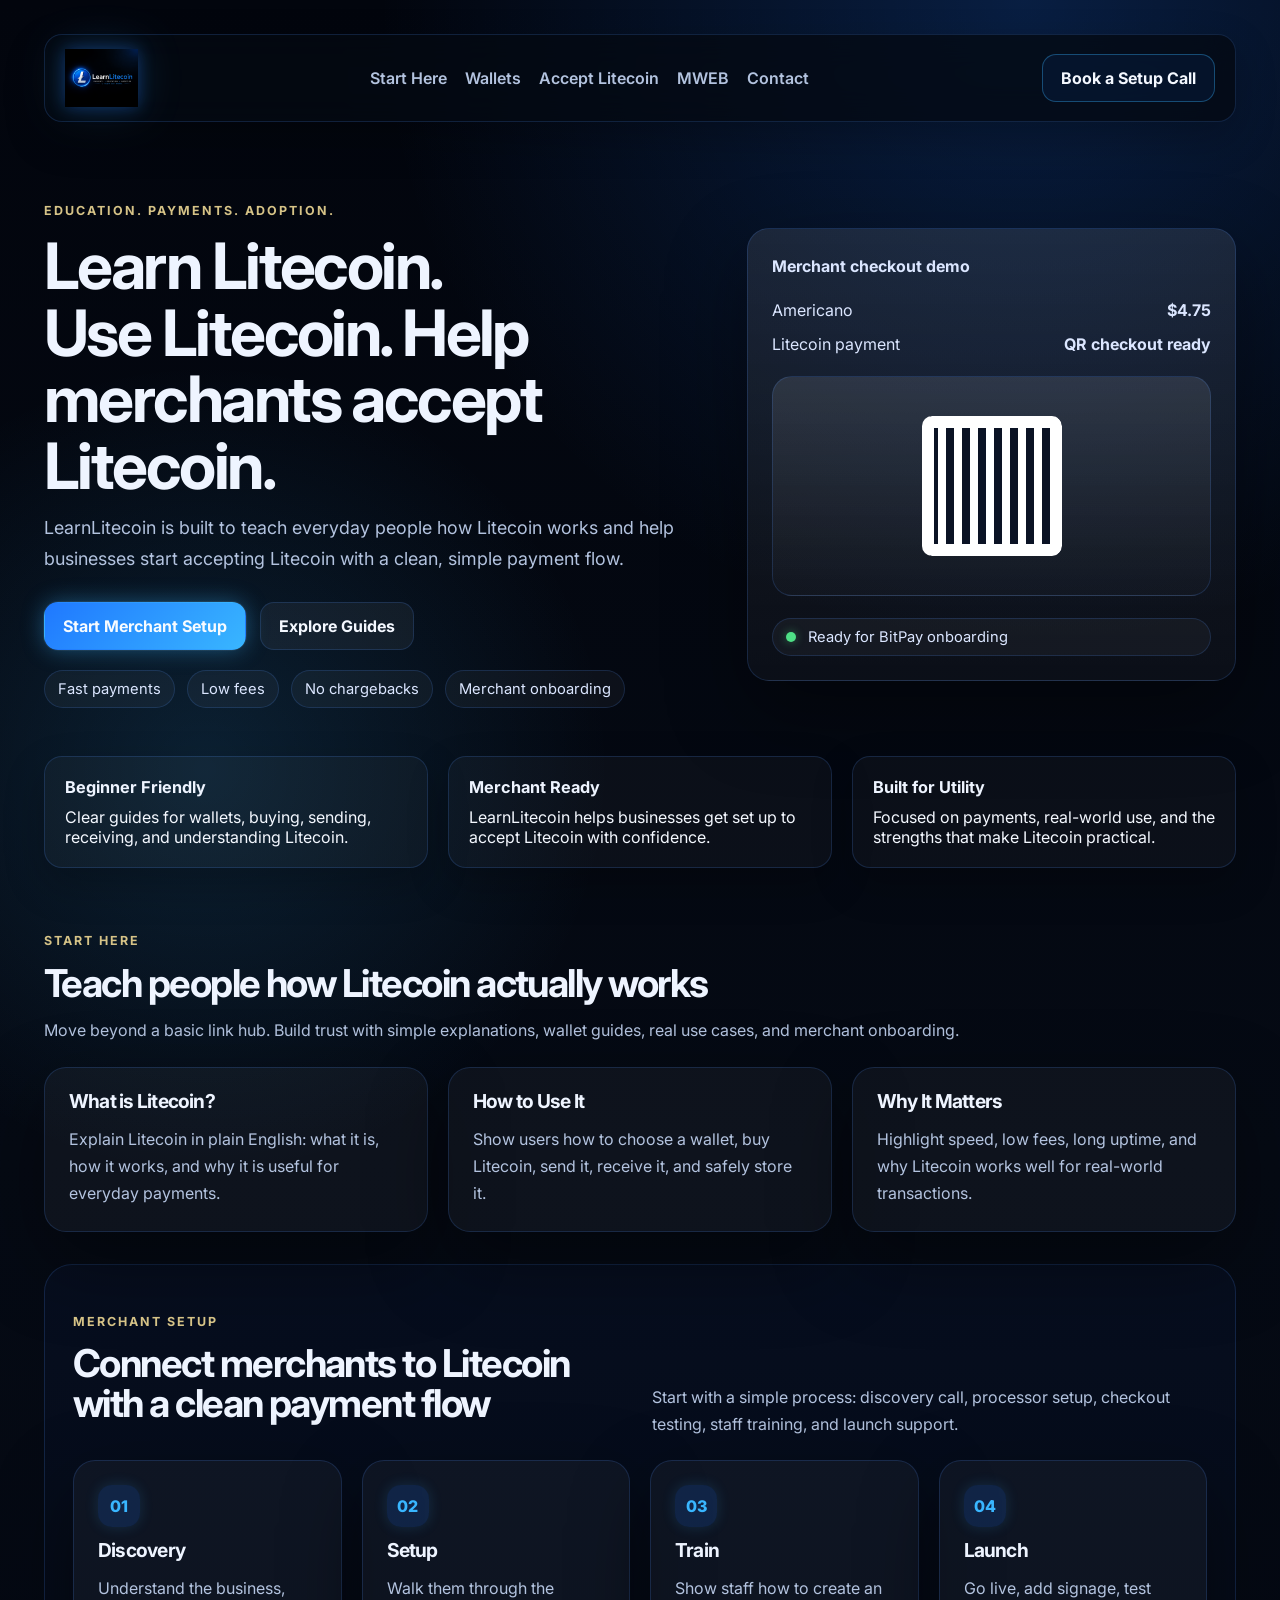
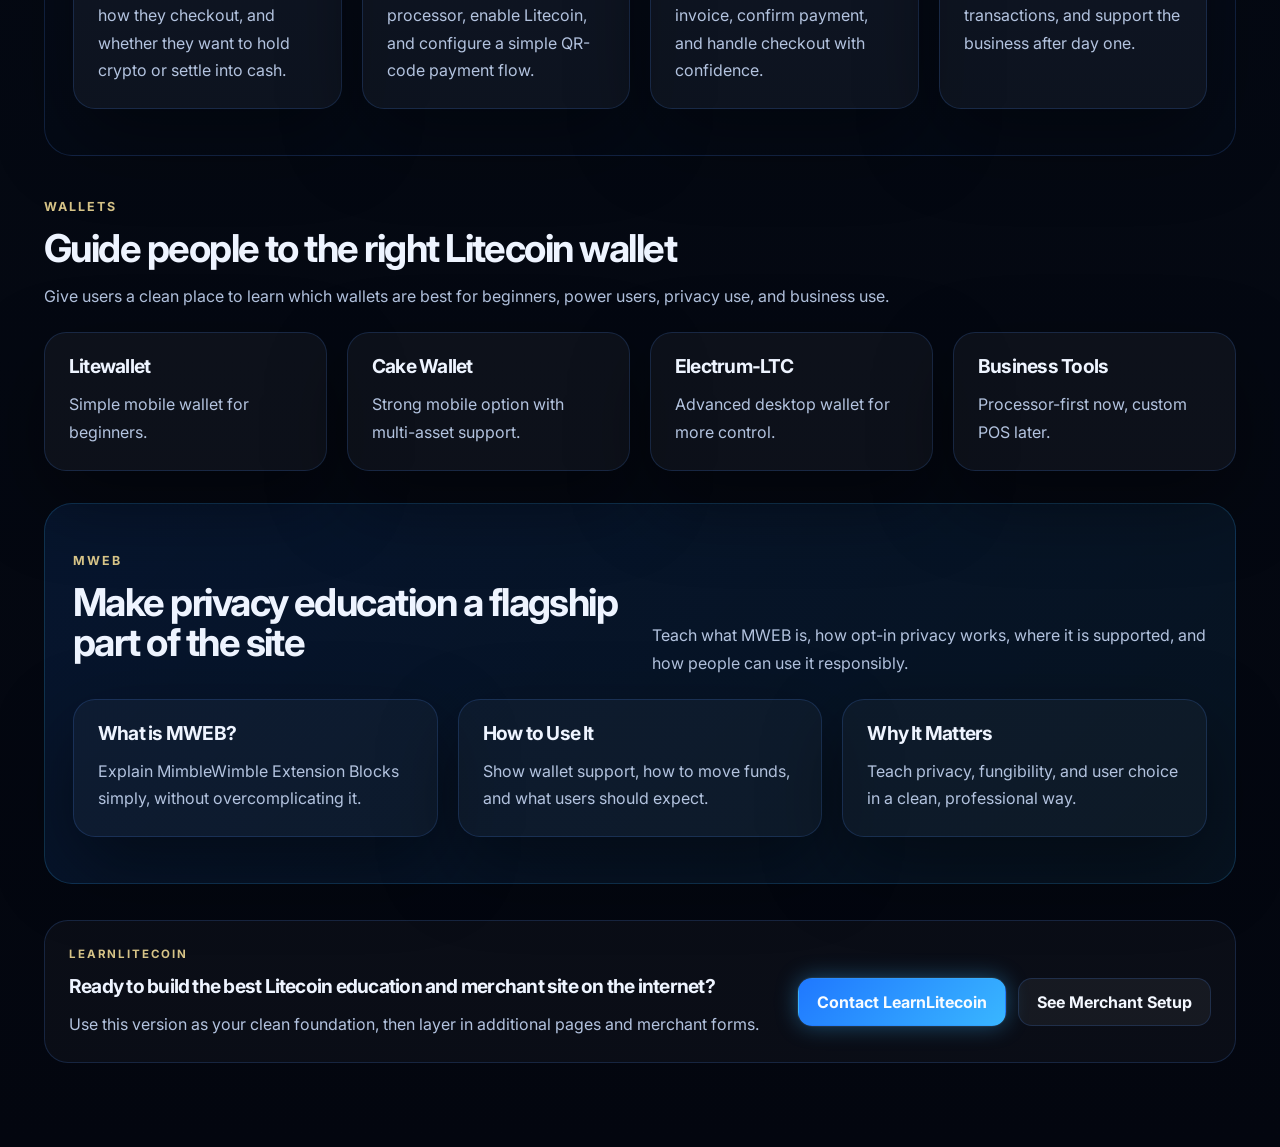
==== index.html @ 33ce9381 "Add files via upload" ====
<!DOCTYPE html>
<html lang="en">
<head>
  <meta charset="UTF-8" />
  <meta name="viewport" content="width=device-width, initial-scale=1.0" />
  <title>LearnLitecoin | Learn, Use, and Accept Litecoin</title>
  <meta name="description" content="LearnLitecoin helps people and businesses understand, use, and accept Litecoin with practical education and merchant onboarding." />
  <link rel="icon" type="image/png" href="learnlitecoin-logo.png" />
  <link rel="preconnect" href="https://fonts.googleapis.com">
  <link rel="preconnect" href="https://fonts.gstatic.com" crossorigin>
  <link href="https://fonts.googleapis.com/css2?family=Inter:wght@400;500;600;700;800;900&display=swap" rel="stylesheet">
  <link rel="stylesheet" href="styles.css" />
</head>
<body>
  <div class="site-shell">
    <header class="topbar">
      <a class="brand" href="index.html" aria-label="LearnLitecoin home">
        <img src="learnlitecoin-logo.png" alt="LearnLitecoin logo" class="logo-img" />
      </a>

      <nav class="nav">
        <a href="#start">Start Here</a>
        <a href="#wallets">Wallets</a>
        <a href="#merchants">Accept Litecoin</a>
        <a href="#mweb">MWEB</a>
        <a href="#contact">Contact</a>
      </nav>

      <a class="btn btn-outline" href="#contact">Book a Setup Call</a>
    </header>

    <main>
      <section class="hero">
        <div class="hero-copy">
          <p class="eyebrow">Education. Payments. Adoption.</p>
          <h1>Learn Litecoin. Use Litecoin. Help merchants accept Litecoin.</h1>
          <p class="lead">LearnLitecoin is built to teach everyday people how Litecoin works and help businesses start accepting Litecoin with a clean, simple payment flow.</p>
          <div class="hero-actions">
            <a class="btn btn-primary" href="#merchants">Start Merchant Setup</a>
            <a class="btn btn-secondary" href="#start">Explore Guides</a>
          </div>
          <div class="hero-points">
            <span>Fast payments</span>
            <span>Low fees</span>
            <span>No chargebacks</span>
            <span>Merchant onboarding</span>
          </div>
        </div>

        <div class="hero-panel">
          <div class="panel-card glass">
            <p class="panel-kicker">Merchant checkout demo</p>
            <div class="invoice-row">
              <span>Americano</span>
              <strong>$4.75</strong>
            </div>
            <div class="invoice-row">
              <span>Litecoin payment</span>
              <strong>QR checkout ready</strong>
            </div>
            <div class="qr-box" aria-hidden="true">
              <div class="qr-grid"></div>
            </div>
            <div class="status-pill">
              <span class="status-dot"></span>
              Ready for BitPay onboarding
            </div>
          </div>
        </div>
      </section>

      <section class="stats-strip">
        <article>
          <strong>Beginner Friendly</strong>
          <span>Clear guides for wallets, buying, sending, receiving, and understanding Litecoin.</span>
        </article>
        <article>
          <strong>Merchant Ready</strong>
          <span>LearnLitecoin helps businesses get set up to accept Litecoin with confidence.</span>
        </article>
        <article>
          <strong>Built for Utility</strong>
          <span>Focused on payments, real-world use, and the strengths that make Litecoin practical.</span>
        </article>
      </section>

      <section class="section" id="start">
        <div class="section-heading">
          <p class="eyebrow">Start here</p>
          <h2>Teach people how Litecoin actually works</h2>
          <p>Move beyond a basic link hub. Build trust with simple explanations, wallet guides, real use cases, and merchant onboarding.</p>
        </div>
        <div class="card-grid three-up">
          <article class="feature-card">
            <h3>What is Litecoin?</h3>
            <p>Explain Litecoin in plain English: what it is, how it works, and why it is useful for everyday payments.</p>
          </article>
          <article class="feature-card">
            <h3>How to Use It</h3>
            <p>Show users how to choose a wallet, buy Litecoin, send it, receive it, and safely store it.</p>
          </article>
          <article class="feature-card">
            <h3>Why It Matters</h3>
            <p>Highlight speed, low fees, long uptime, and why Litecoin works well for real-world transactions.</p>
          </article>
        </div>
      </section>

      <section class="section contrast" id="merchants">
        <div class="section-heading split">
          <div>
            <p class="eyebrow">Merchant setup</p>
            <h2>Connect merchants to Litecoin with a clean payment flow</h2>
          </div>
          <p>Start with a simple process: discovery call, processor setup, checkout testing, staff training, and launch support.</p>
        </div>

        <div class="steps-grid">
          <article class="step-card">
            <span>01</span>
            <h3>Discovery</h3>
            <p>Understand the business, how they checkout, and whether they want to hold crypto or settle into cash.</p>
          </article>
          <article class="step-card">
            <span>02</span>
            <h3>Setup</h3>
            <p>Walk them through the processor, enable Litecoin, and configure a simple QR-code payment flow.</p>
          </article>
          <article class="step-card">
            <span>03</span>
            <h3>Train</h3>
            <p>Show staff how to create an invoice, confirm payment, and handle checkout with confidence.</p>
          </article>
          <article class="step-card">
            <span>04</span>
            <h3>Launch</h3>
            <p>Go live, add signage, test transactions, and support the business after day one.</p>
          </article>
        </div>
      </section>

      <section class="section" id="wallets">
        <div class="section-heading">
          <p class="eyebrow">Wallets</p>
          <h2>Guide people to the right Litecoin wallet</h2>
          <p>Give users a clean place to learn which wallets are best for beginners, power users, privacy use, and business use.</p>
        </div>
        <div class="card-grid four-up">
          <article class="wallet-card"><h3>Litewallet</h3><p>Simple mobile wallet for beginners.</p></article>
          <article class="wallet-card"><h3>Cake Wallet</h3><p>Strong mobile option with multi-asset support.</p></article>
          <article class="wallet-card"><h3>Electrum-LTC</h3><p>Advanced desktop wallet for more control.</p></article>
          <article class="wallet-card"><h3>Business Tools</h3><p>Processor-first now, custom POS later.</p></article>
        </div>
      </section>

      <section class="section accent" id="mweb">
        <div class="section-heading split">
          <div>
            <p class="eyebrow">MWEB</p>
            <h2>Make privacy education a flagship part of the site</h2>
          </div>
          <p>Teach what MWEB is, how opt-in privacy works, where it is supported, and how people can use it responsibly.</p>
        </div>
        <div class="card-grid three-up">
          <article class="feature-card alt">
            <h3>What is MWEB?</h3>
            <p>Explain MimbleWimble Extension Blocks simply, without overcomplicating it.</p>
          </article>
          <article class="feature-card alt">
            <h3>How to Use It</h3>
            <p>Show wallet support, how to move funds, and what users should expect.</p>
          </article>
          <article class="feature-card alt">
            <h3>Why It Matters</h3>
            <p>Teach privacy, fungibility, and user choice in a clean, professional way.</p>
          </article>
        </div>
      </section>
    </main>

    <footer class="footer" id="contact">
      <div class="footer-panel">
        <div>
          <p class="eyebrow small">LearnLitecoin</p>
          <h3>Ready to build the best Litecoin education and merchant site on the internet?</h3>
          <p>Use this version as your clean foundation, then layer in additional pages and merchant forms.</p>
        </div>
        <div class="contact-cta">
          <a class="btn btn-primary" href="mailto:hello@learnlitecoin.com">Contact LearnLitecoin</a>
          <a class="btn btn-secondary" href="#merchants">See Merchant Setup</a>
        </div>
      </div>
    </footer>
  </div>
</body>
</html>
---- styles.css ----
:root {
  --bg: #030811;
  --bg-soft: #091325;
  --surface: rgba(255,255,255,.05);
  --border: rgba(78, 146, 255, .18);

  --text: #f4f8ff;
  --muted: #b3c3df;
  --muted-strong: #dbe6ff;

  --blue: #1f78ff;
  --blue-strong: #39b6ff;
  --blue-deep: #0e47c8;
  --blue-glow: rgba(57, 182, 255, .38);

  --silver: #eef4ff;
  --gold: #d6c387;

  --shadow: 0 30px 80px rgba(0,0,0,.40);
  --shadow-soft: 0 16px 40px rgba(0,0,0,.24);
}

* { box-sizing: border-box; }

html { scroll-behavior: smooth; }

body {
  margin: 0;
  font-family: 'Inter', system-ui, sans-serif;
  color: var(--text);
  background:
    radial-gradient(circle at 80% 0%, rgba(31,120,255,.22), transparent 22%),
    radial-gradient(circle at 16% 28%, rgba(57,182,255,.14), transparent 18%),
    linear-gradient(180deg, #02050d 0%, #050a14 42%, #03060f 100%);
}

a { color: inherit; text-decoration: none; }

.site-shell {
  max-width: 1240px;
  margin: 0 auto;
  padding: 24px;
}

.topbar {
  position: sticky;
  top: 0;
  z-index: 20;
  display: flex;
  align-items: center;
  justify-content: space-between;
  gap: 20px;
  padding: 14px 20px;
  margin-top: 10px;
  border: 1px solid var(--border);
  border-radius: 18px;
  background: rgba(4, 9, 18, .78);
  backdrop-filter: blur(16px);
  box-shadow: var(--shadow-soft);
}

.brand {
  display: flex;
  align-items: center;
  max-width: 360px;
  flex: 0 0 auto;
}

.logo-img {
  display: block;
  height: 58px;
  width: auto;
  max-width: 100%;
  object-fit: contain;
  filter:
    drop-shadow(0 0 8px rgba(31,120,255,.32))
    drop-shadow(0 0 20px rgba(57,182,255,.18));
}

.nav {
  display: flex;
  gap: 18px;
  flex-wrap: wrap;
  justify-content: center;
}

.nav a {
  color: var(--muted);
  font-weight: 600;
  transition: .2s ease;
}

.nav a:hover,
.nav a.active {
  color: var(--text);
  text-shadow: 0 0 10px rgba(57,182,255,.18);
}

.btn {
  display: inline-flex;
  align-items: center;
  justify-content: center;
  gap: 10px;
  padding: 13px 18px;
  border-radius: 14px;
  font-weight: 700;
  transition: .2s ease;
  border: 1px solid transparent;
}

.btn:hover { transform: translateY(-1px); }

.btn-primary {
  background: linear-gradient(135deg, var(--blue), var(--blue-strong));
  color: #f7fbff;
  box-shadow:
    0 0 0 1px rgba(255,255,255,.06),
    0 0 22px var(--blue-glow);
}

.btn-primary:hover {
  box-shadow:
    0 0 0 1px rgba(255,255,255,.08),
    0 0 28px rgba(57,182,255,.48);
}

.btn-secondary {
  background: rgba(255,255,255,.05);
  border: 1px solid var(--border);
  color: var(--text);
}

.btn-outline {
  border: 1px solid rgba(57,182,255,.35);
  background: rgba(31,120,255,.08);
  color: var(--text);
}

.hero {
  display: grid;
  grid-template-columns: 1.15fr .85fr;
  gap: 42px;
  align-items: center;
  padding: 78px 0 48px;
}

.eyebrow {
  margin: 0 0 12px;
  color: var(--gold);
  font-weight: 700;
  text-transform: uppercase;
  letter-spacing: .16em;
  font-size: .78rem;
}

.eyebrow.small { font-size: .72rem; }

h1, h2, h3 {
  margin: 0 0 14px;
  line-height: 1.04;
  letter-spacing: -.04em;
  color: var(--silver);
}

h1 {
  font-size: clamp(2.6rem, 5vw, 5.4rem);
  max-width: 12ch;
}

h2 { font-size: clamp(1.8rem, 3vw, 3rem); }
h3 { font-size: 1.2rem; }

p {
  margin: 0;
  color: var(--muted);
  line-height: 1.7;
}

.lead {
  font-size: 1.12rem;
  max-width: 60ch;
}

.hero-actions {
  display: flex;
  gap: 14px;
  flex-wrap: wrap;
  margin: 28px 0 18px;
}

.hero-points {
  display: flex;
  gap: 12px;
  flex-wrap: wrap;
  margin-top: 20px;
}

.hero-points span,
.status-pill {
  border: 1px solid var(--border);
  border-radius: 999px;
  padding: 9px 13px;
  background: rgba(255,255,255,.04);
  font-size: .92rem;
  color: var(--muted-strong);
}

.panel-card,
.feature-card,
.step-card,
.wallet-card {
  border: 1px solid var(--border);
  border-radius: 22px;
  padding: 24px;
  background: rgba(255,255,255,.04);
  box-shadow: var(--shadow);
}

.glass {
  background: linear-gradient(180deg, rgba(255,255,255,.09), rgba(255,255,255,.03));
}

.panel-kicker {
  color: var(--muted-strong);
  font-weight: 700;
  margin-bottom: 20px;
}

.invoice-row {
  display: flex;
  justify-content: space-between;
  margin: 14px 0;
  color: var(--muted-strong);
}

.qr-box {
  display: grid;
  place-items: center;
  height: 220px;
  border-radius: 20px;
  margin: 22px 0;
  background: linear-gradient(180deg, rgba(255,255,255,.10), rgba(255,255,255,.02));
  border: 1px solid var(--border);
}

.qr-grid {
  width: 140px;
  height: 140px;
  border-radius: 10px;
  background-image:
    linear-gradient(90deg, #fff 50%, #0a1224 50%),
    linear-gradient(#fff 50%, #0a1224 50%);
  background-size: 16px 16px;
  background-position: 0 0, 8px 8px;
  box-shadow: inset 0 0 0 12px #fff;
}

.status-dot {
  display: inline-block;
  width: 10px;
  height: 10px;
  border-radius: 50%;
  background: #4ee086;
  margin-right: 8px;
  box-shadow: 0 0 10px rgba(78,224,134,.45);
}

.stats-strip,
.card-grid,
.steps-grid {
  display: grid;
  gap: 20px;
}

.stats-strip {
  grid-template-columns: repeat(3, 1fr);
  margin-bottom: 22px;
}

.stats-strip article {
  border: 1px solid var(--border);
  border-radius: 18px;
  padding: 20px;
  background: rgba(255,255,255,.03);
  box-shadow: var(--shadow-soft);
}

.stats-strip strong {
  display: block;
  margin-bottom: 10px;
  font-size: 1.02rem;
  color: var(--silver);
}

.section { padding: 40px 0 32px; }

.section.contrast {
  padding: 46px 28px;
  border: 1px solid var(--border);
  border-radius: 28px;
  background: linear-gradient(180deg, rgba(7,15,32,.92), rgba(4,10,22,.98));
}

.section.accent {
  padding: 46px 28px;
  border-radius: 28px;
  background: linear-gradient(135deg, rgba(31,120,255,.12), rgba(57,182,255,.07));
  border: 1px solid rgba(57,182,255,.20);
}

.section-heading { margin-bottom: 22px; }

.section-heading.split {
  display: grid;
  grid-template-columns: 1fr 1fr;
  gap: 24px;
  align-items: end;
}

.three-up { grid-template-columns: repeat(3, 1fr); }
.four-up { grid-template-columns: repeat(4, 1fr); }
.steps-grid { grid-template-columns: repeat(4, 1fr); }

.step-card span {
  display: inline-flex;
  width: 42px;
  height: 42px;
  align-items: center;
  justify-content: center;
  border-radius: 14px;
  background: rgba(31,120,255,.16);
  color: var(--blue-strong);
  font-weight: 800;
  margin-bottom: 14px;
  box-shadow: 0 0 14px rgba(57,182,255,.16);
}

.feature-card.alt { background: rgba(255,255,255,.03); }

.footer { padding: 36px 0 60px; }

.footer-panel {
  display: flex;
  flex-wrap: wrap;
  align-items: center;
  justify-content: space-between;
  gap: 18px;
  border: 1px solid var(--border);
  border-radius: 24px;
  padding: 24px;
  background: rgba(255,255,255,.03);
}

.contact-cta {
  display: flex;
  gap: 12px;
  flex-wrap: wrap;
  margin-top: 22px;
}

@media (max-width: 1100px) {
  .topbar {
    flex-wrap: wrap;
    justify-content: center;
  }

  .brand {
    max-width: 100%;
    justify-content: center;
    width: 100%;
  }

  .hero,
  .stats-strip,
  .three-up,
  .four-up,
  .steps-grid,
  .section-heading.split {
    grid-template-columns: 1fr 1fr;
  }

  h1 { max-width: 100%; }
}

@media (max-width: 760px) {
  .site-shell { padding: 16px; }

  .topbar {
    position: static;
    padding: 16px;
  }

  .nav {
    width: 100%;
    justify-content: center;
  }

  .hero,
  .stats-strip,
  .three-up,
  .four-up,
  .steps-grid,
  .section-heading.split {
    grid-template-columns: 1fr;
  }

  .hero-actions,
  .contact-cta {
    flex-direction: column;
  }

  .btn {
    width: 100%;
  }

  .logo-img {
    height: 50px;
  }

  .section.contrast,
  .section.accent {
    padding: 28px 18px;
  }
}
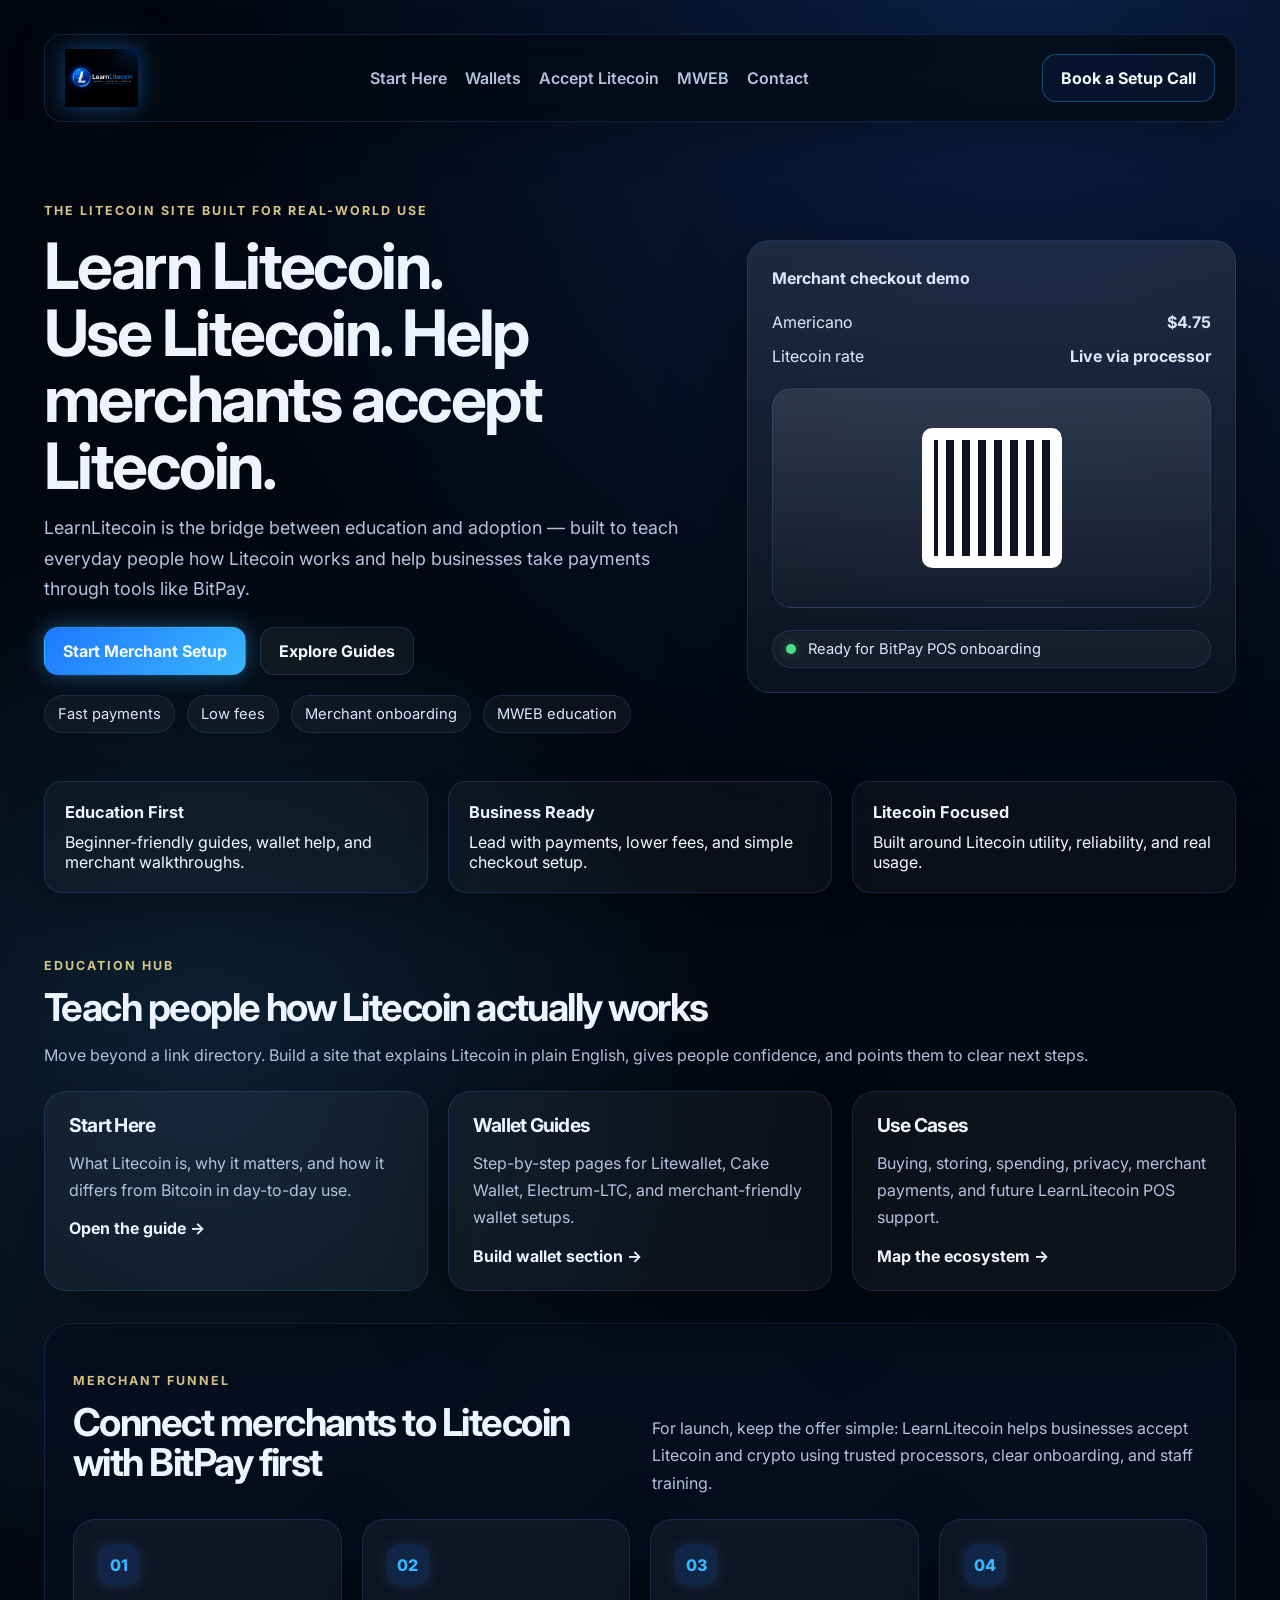
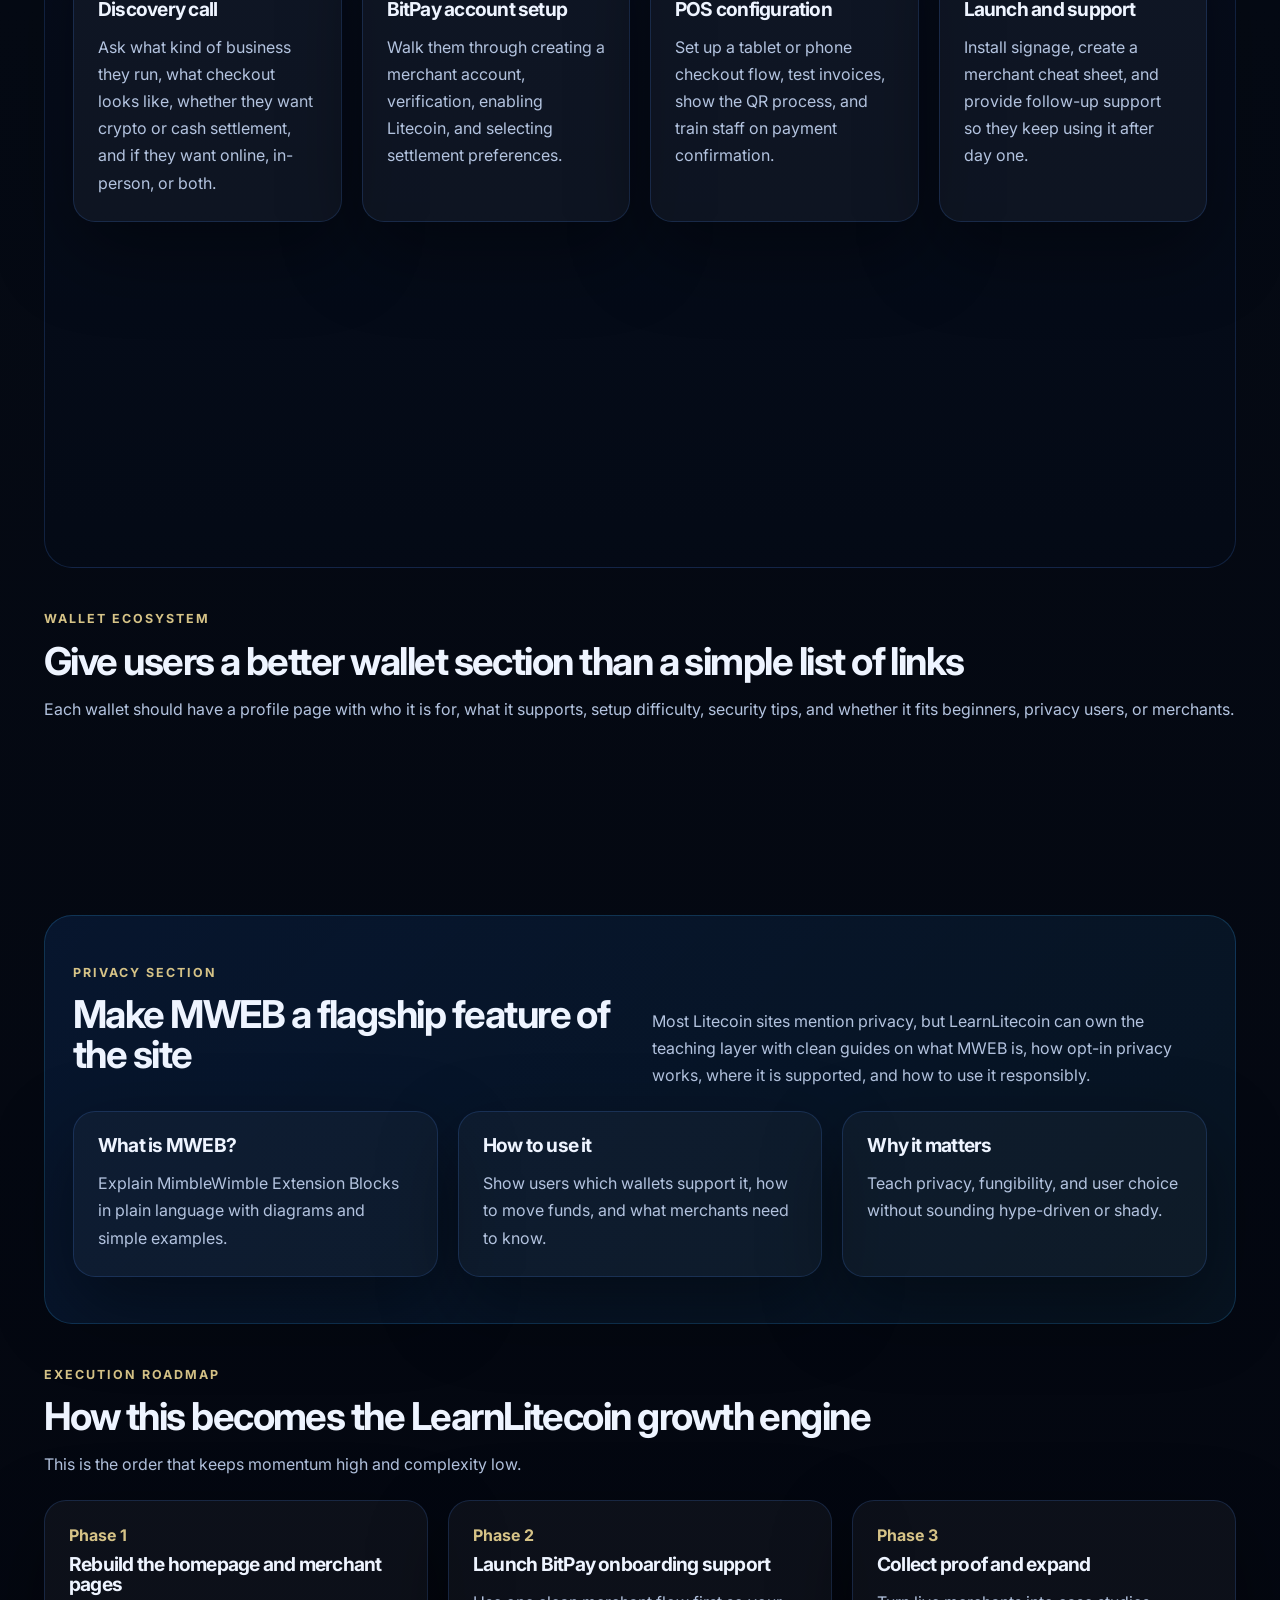
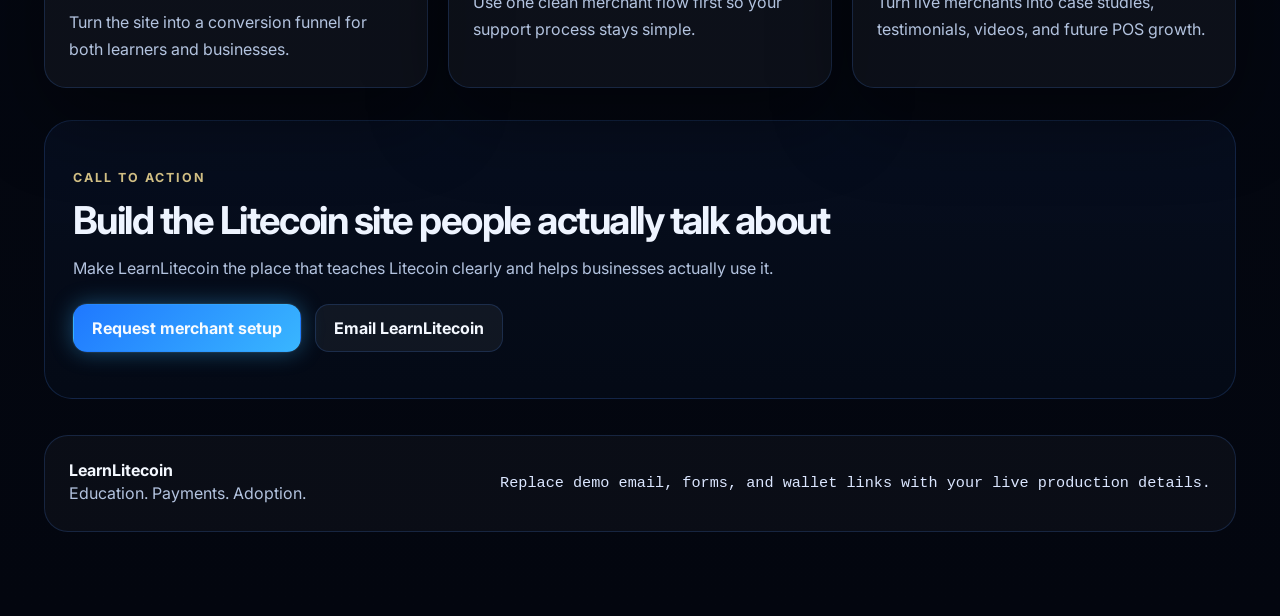
==== commit 12fbe72f: "Add files via upload" ====
--- a/index.html
+++ b/index.html
@@ -3,8 +3,8 @@
 <head>
   <meta charset="UTF-8" />
   <meta name="viewport" content="width=device-width, initial-scale=1.0" />
-  <title>LearnLitecoin | Learn, Use, and Accept Litecoin</title>
-  <meta name="description" content="LearnLitecoin helps people and businesses understand, use, and accept Litecoin with practical education and merchant onboarding." />
+  <title>LearnLitecoin — Learn, Use, and Accept Litecoin</title>
+  <meta name="description" content="LearnLitecoin helps people and businesses understand, use, and accept Litecoin with practical guides, wallet education, and merchant setup support." />
   <link rel="icon" type="image/png" href="learnlitecoin-logo.png" />
   <link rel="preconnect" href="https://fonts.googleapis.com">
   <link rel="preconnect" href="https://fonts.gstatic.com" crossorigin>
@@ -17,36 +17,33 @@
       <a class="brand" href="index.html" aria-label="LearnLitecoin home">
         <img src="learnlitecoin-logo.png" alt="LearnLitecoin logo" class="logo-img" />
       </a>
-
       <nav class="nav">
-        <a href="#start">Start Here</a>
-        <a href="#wallets">Wallets</a>
-        <a href="#merchants">Accept Litecoin</a>
-        <a href="#mweb">MWEB</a>
-        <a href="#contact">Contact</a>
+        <a href="start-here.html">Start Here</a>
+        <a href="wallets.html">Wallets</a>
+        <a href="accept-litecoin.html">Accept Litecoin</a>
+        <a href="mweb.html">MWEB</a>
+        <a href="contact.html">Contact</a>
       </nav>
-
-      <a class="btn btn-outline" href="#contact">Book a Setup Call</a>
+      <a class="btn btn-outline" href="contact.html">Book a Setup Call</a>
     </header>
 
     <main>
       <section class="hero">
         <div class="hero-copy">
-          <p class="eyebrow">Education. Payments. Adoption.</p>
+          <p class="eyebrow">The Litecoin site built for real-world use</p>
           <h1>Learn Litecoin. Use Litecoin. Help merchants accept Litecoin.</h1>
-          <p class="lead">LearnLitecoin is built to teach everyday people how Litecoin works and help businesses start accepting Litecoin with a clean, simple payment flow.</p>
+          <p class="lead">LearnLitecoin is the bridge between education and adoption — built to teach everyday people how Litecoin works and help businesses take payments through tools like BitPay.</p>
           <div class="hero-actions">
-            <a class="btn btn-primary" href="#merchants">Start Merchant Setup</a>
-            <a class="btn btn-secondary" href="#start">Explore Guides</a>
+            <a class="btn btn-primary" href="accept-litecoin.html">Start Merchant Setup</a>
+            <a class="btn btn-secondary" href="start-here.html">Explore Guides</a>
           </div>
           <div class="hero-points">
             <span>Fast payments</span>
             <span>Low fees</span>
-            <span>No chargebacks</span>
             <span>Merchant onboarding</span>
-          </div>
-        </div>
-
+            <span>MWEB education</span>
+          </div>
+        </div>
         <div class="hero-panel">
           <div class="panel-card glass">
             <p class="panel-kicker">Merchant checkout demo</p>
@@ -55,15 +52,15 @@
               <strong>$4.75</strong>
             </div>
             <div class="invoice-row">
-              <span>Litecoin payment</span>
-              <strong>QR checkout ready</strong>
+              <span>Litecoin rate</span>
+              <strong>Live via processor</strong>
             </div>
             <div class="qr-box" aria-hidden="true">
               <div class="qr-grid"></div>
             </div>
             <div class="status-pill">
               <span class="status-dot"></span>
-              Ready for BitPay onboarding
+              Ready for BitPay POS onboarding
             </div>
           </div>
         </div>
@@ -71,37 +68,40 @@
 
       <section class="stats-strip">
         <article>
-          <strong>Beginner Friendly</strong>
-          <span>Clear guides for wallets, buying, sending, receiving, and understanding Litecoin.</span>
+          <strong>Education First</strong>
+          <span>Beginner-friendly guides, wallet help, and merchant walkthroughs.</span>
         </article>
         <article>
-          <strong>Merchant Ready</strong>
-          <span>LearnLitecoin helps businesses get set up to accept Litecoin with confidence.</span>
+          <strong>Business Ready</strong>
+          <span>Lead with payments, lower fees, and simple checkout setup.</span>
         </article>
         <article>
-          <strong>Built for Utility</strong>
-          <span>Focused on payments, real-world use, and the strengths that make Litecoin practical.</span>
+          <strong>Litecoin Focused</strong>
+          <span>Built around Litecoin utility, reliability, and real usage.</span>
         </article>
       </section>
 
-      <section class="section" id="start">
-        <div class="section-heading">
-          <p class="eyebrow">Start here</p>
+      <section class="section" id="learn">
+        <div class="section-heading">
+          <p class="eyebrow">Education hub</p>
           <h2>Teach people how Litecoin actually works</h2>
-          <p>Move beyond a basic link hub. Build trust with simple explanations, wallet guides, real use cases, and merchant onboarding.</p>
+          <p>Move beyond a link directory. Build a site that explains Litecoin in plain English, gives people confidence, and points them to clear next steps.</p>
         </div>
         <div class="card-grid three-up">
           <article class="feature-card">
-            <h3>What is Litecoin?</h3>
-            <p>Explain Litecoin in plain English: what it is, how it works, and why it is useful for everyday payments.</p>
+            <h3>Start Here</h3>
+            <p>What Litecoin is, why it matters, and how it differs from Bitcoin in day-to-day use.</p>
+            <a href="start-here.html">Open the guide →</a>
           </article>
           <article class="feature-card">
-            <h3>How to Use It</h3>
-            <p>Show users how to choose a wallet, buy Litecoin, send it, receive it, and safely store it.</p>
+            <h3>Wallet Guides</h3>
+            <p>Step-by-step pages for Litewallet, Cake Wallet, Electrum-LTC, and merchant-friendly wallet setups.</p>
+            <a href="wallets.html">Build wallet section →</a>
           </article>
           <article class="feature-card">
-            <h3>Why It Matters</h3>
-            <p>Highlight speed, low fees, long uptime, and why Litecoin works well for real-world transactions.</p>
+            <h3>Use Cases</h3>
+            <p>Buying, storing, spending, privacy, merchant payments, and future LearnLitecoin POS support.</p>
+            <a href="accept-litecoin.html">Map the ecosystem →</a>
           </article>
         </div>
       </section>
@@ -109,88 +109,148 @@
       <section class="section contrast" id="merchants">
         <div class="section-heading split">
           <div>
-            <p class="eyebrow">Merchant setup</p>
-            <h2>Connect merchants to Litecoin with a clean payment flow</h2>
-          </div>
-          <p>Start with a simple process: discovery call, processor setup, checkout testing, staff training, and launch support.</p>
-        </div>
-
+            <p class="eyebrow">Merchant funnel</p>
+            <h2>Connect merchants to Litecoin with BitPay first</h2>
+          </div>
+          <p>For launch, keep the offer simple: LearnLitecoin helps businesses accept Litecoin and crypto using trusted processors, clear onboarding, and staff training.</p>
+        </div>
         <div class="steps-grid">
           <article class="step-card">
             <span>01</span>
-            <h3>Discovery</h3>
-            <p>Understand the business, how they checkout, and whether they want to hold crypto or settle into cash.</p>
+            <h3>Discovery call</h3>
+            <p>Ask what kind of business they run, what checkout looks like, whether they want crypto or cash settlement, and if they want online, in-person, or both.</p>
           </article>
           <article class="step-card">
             <span>02</span>
-            <h3>Setup</h3>
-            <p>Walk them through the processor, enable Litecoin, and configure a simple QR-code payment flow.</p>
+            <h3>BitPay account setup</h3>
+            <p>Walk them through creating a merchant account, verification, enabling Litecoin, and selecting settlement preferences.</p>
           </article>
           <article class="step-card">
             <span>03</span>
-            <h3>Train</h3>
-            <p>Show staff how to create an invoice, confirm payment, and handle checkout with confidence.</p>
+            <h3>POS configuration</h3>
+            <p>Set up a tablet or phone checkout flow, test invoices, show the QR process, and train staff on payment confirmation.</p>
           </article>
           <article class="step-card">
             <span>04</span>
-            <h3>Launch</h3>
-            <p>Go live, add signage, test transactions, and support the business after day one.</p>
+            <h3>Launch and support</h3>
+            <p>Install signage, create a merchant cheat sheet, and provide follow-up support so they keep using it after day one.</p>
+          </article>
+        </div>
+        <div class="merchant-layout">
+          <article class="merchant-card glass">
+            <p class="eyebrow small">Why a business would care</p>
+            <h3>Lower fees. New customers. No chargebacks.</h3>
+            <ul>
+              <li>Accept Litecoin without building custom infrastructure.</li>
+              <li>Use BitPay for a familiar merchant experience and fiat settlement options.</li>
+              <li>Train staff with a simple QR-code checkout flow.</li>
+              <li>Position the business as forward-looking without overwhelming the owner.</li>
+            </ul>
+          </article>
+          <article class="merchant-card dark">
+            <p class="eyebrow small">Suggested service packages</p>
+            <div class="package">
+              <strong>Starter Setup</strong>
+              <span>Wallet or BitPay setup, test payment, signage, quick training.</span>
+            </div>
+            <div class="package">
+              <strong>Business Setup</strong>
+              <span>In-person POS, staff training, FAQ sheet, launch support.</span>
+            </div>
+            <div class="package">
+              <strong>Growth Support</strong>
+              <span>Ongoing updates, onboarding new staff, future wallet/POS migration.</span>
+            </div>
           </article>
         </div>
       </section>
 
       <section class="section" id="wallets">
         <div class="section-heading">
-          <p class="eyebrow">Wallets</p>
-          <h2>Guide people to the right Litecoin wallet</h2>
-          <p>Give users a clean place to learn which wallets are best for beginners, power users, privacy use, and business use.</p>
+          <p class="eyebrow">Wallet ecosystem</p>
+          <h2>Give users a better wallet section than a simple list of links</h2>
+          <p>Each wallet should have a profile page with who it is for, what it supports, setup difficulty, security tips, and whether it fits beginners, privacy users, or merchants.</p>
         </div>
         <div class="card-grid four-up">
-          <article class="wallet-card"><h3>Litewallet</h3><p>Simple mobile wallet for beginners.</p></article>
-          <article class="wallet-card"><h3>Cake Wallet</h3><p>Strong mobile option with multi-asset support.</p></article>
-          <article class="wallet-card"><h3>Electrum-LTC</h3><p>Advanced desktop wallet for more control.</p></article>
-          <article class="wallet-card"><h3>Business Tools</h3><p>Processor-first now, custom POS later.</p></article>
+          <article class="wallet-card"><h3>Litewallet</h3><p>Simple starter wallet for everyday Litecoin users.</p></article>
+          <article class="wallet-card"><h3>Cake Wallet</h3><p>Useful for multi-asset users and strong mobile experience.</p></article>
+          <article class="wallet-card"><h3>Electrum-LTC</h3><p>Advanced desktop option for users who want more control.</p></article>
+          <article class="wallet-card"><h3>Merchant Stack</h3><p>BitPay now, future LearnLitecoin POS later.</p></article>
         </div>
       </section>
 
       <section class="section accent" id="mweb">
         <div class="section-heading split">
           <div>
-            <p class="eyebrow">MWEB</p>
-            <h2>Make privacy education a flagship part of the site</h2>
-          </div>
-          <p>Teach what MWEB is, how opt-in privacy works, where it is supported, and how people can use it responsibly.</p>
-        </div>
-        <div class="card-grid three-up">
+            <p class="eyebrow">Privacy section</p>
+            <h2>Make MWEB a flagship feature of the site</h2>
+          </div>
+          <p>Most Litecoin sites mention privacy, but LearnLitecoin can own the teaching layer with clean guides on what MWEB is, how opt-in privacy works, where it is supported, and how to use it responsibly.</p>
+        </div>
+        <div class="mweb-grid three-up">
           <article class="feature-card alt">
             <h3>What is MWEB?</h3>
-            <p>Explain MimbleWimble Extension Blocks simply, without overcomplicating it.</p>
+            <p>Explain MimbleWimble Extension Blocks in plain language with diagrams and simple examples.</p>
           </article>
           <article class="feature-card alt">
-            <h3>How to Use It</h3>
-            <p>Show wallet support, how to move funds, and what users should expect.</p>
+            <h3>How to use it</h3>
+            <p>Show users which wallets support it, how to move funds, and what merchants need to know.</p>
           </article>
           <article class="feature-card alt">
-            <h3>Why It Matters</h3>
-            <p>Teach privacy, fungibility, and user choice in a clean, professional way.</p>
-          </article>
+            <h3>Why it matters</h3>
+            <p>Teach privacy, fungibility, and user choice without sounding hype-driven or shady.</p>
+          </article>
+        </div>
+      </section>
+
+      <section class="section" id="roadmap">
+        <div class="section-heading">
+          <p class="eyebrow">Execution roadmap</p>
+          <h2>How this becomes the LearnLitecoin growth engine</h2>
+          <p>This is the order that keeps momentum high and complexity low.</p>
+        </div>
+        <div class="timeline">
+          <article>
+            <span>Phase 1</span>
+            <h3>Rebuild the homepage and merchant pages</h3>
+            <p>Turn the site into a conversion funnel for both learners and businesses.</p>
+          </article>
+          <article>
+            <span>Phase 2</span>
+            <h3>Launch BitPay onboarding support</h3>
+            <p>Use one clean merchant flow first so your support process stays simple.</p>
+          </article>
+          <article>
+            <span>Phase 3</span>
+            <h3>Collect proof and expand</h3>
+            <p>Turn live merchants into case studies, testimonials, videos, and future POS growth.</p>
+          </article>
+        </div>
+      </section>
+
+      <section class="section contrast">
+        <div class="section-heading">
+          <p class="eyebrow">Call to action</p>
+          <h2>Build the Litecoin site people actually talk about</h2>
+          <p>Make LearnLitecoin the place that teaches Litecoin clearly and helps businesses actually use it.</p>
+        </div>
+        <div class="contact-cta">
+          <a class="btn btn-primary" href="contact.html">Request merchant setup</a>
+          <a class="btn btn-secondary" href="mailto:hello@learnlitecoin.com">Email LearnLitecoin</a>
         </div>
       </section>
     </main>
 
-    <footer class="footer" id="contact">
+    <footer class="footer">
       <div class="footer-panel">
         <div>
-          <p class="eyebrow small">LearnLitecoin</p>
-          <h3>Ready to build the best Litecoin education and merchant site on the internet?</h3>
-          <p>Use this version as your clean foundation, then layer in additional pages and merchant forms.</p>
-        </div>
-        <div class="contact-cta">
-          <a class="btn btn-primary" href="mailto:hello@learnlitecoin.com">Contact LearnLitecoin</a>
-          <a class="btn btn-secondary" href="#merchants">See Merchant Setup</a>
-        </div>
+          <strong>LearnLitecoin</strong>
+          <p>Education. Payments. Adoption.</p>
+        </div>
+        <div class="mono">Replace demo email, forms, and wallet links with your live production details.</div>
       </div>
     </footer>
   </div>
+  <script src="script.js"></script>
 </body>
 </html>
--- a/styles.css
+++ b/styles.css
@@ -2,6 +2,7 @@
   --bg: #030811;
   --bg-soft: #091325;
   --surface: rgba(255,255,255,.05);
+  --surface-strong: rgba(255,255,255,.08);
   --border: rgba(78, 146, 255, .18);
 
   --text: #f4f8ff;
@@ -21,7 +22,6 @@
 }
 
 * { box-sizing: border-box; }
-
 html { scroll-behavior: smooth; }
 
 body {
@@ -41,6 +41,8 @@
   margin: 0 auto;
   padding: 24px;
 }
+
+.inner-page { min-height: 100vh; }
 
 .topbar {
   position: sticky;
@@ -136,12 +138,19 @@
   color: var(--text);
 }
 
-.hero {
+.btn.full { width: 100%; }
+
+.hero, .page-hero {
   display: grid;
-  grid-template-columns: 1.15fr .85fr;
   gap: 42px;
   align-items: center;
   padding: 78px 0 48px;
+}
+
+.hero { grid-template-columns: 1.15fr .85fr; }
+.page-hero.compact {
+  text-align: center;
+  padding: 74px 0 18px;
 }
 
 .eyebrow {
@@ -167,6 +176,11 @@
   max-width: 12ch;
 }
 
+.page-hero h1 {
+  max-width: 14ch;
+  margin-inline: auto;
+}
+
 h2 { font-size: clamp(1.8rem, 3vw, 3rem); }
 h3 { font-size: 1.2rem; }
 
@@ -176,16 +190,14 @@
   line-height: 1.7;
 }
 
-.lead {
-  font-size: 1.12rem;
-  max-width: 60ch;
-}
-
-.hero-actions {
+.lead { font-size: 1.12rem; max-width: 60ch; }
+.lead.narrow { margin-inline: auto; max-width: 52ch; }
+
+.hero-actions, .contact-cta {
   display: flex;
   gap: 14px;
   flex-wrap: wrap;
-  margin: 28px 0 18px;
+  margin-top: 22px;
 }
 
 .hero-points {
@@ -208,7 +220,9 @@
 .panel-card,
 .feature-card,
 .step-card,
-.wallet-card {
+.wallet-card,
+.merchant-card,
+.timeline article {
   border: 1px solid var(--border);
   border-radius: 22px;
   padding: 24px;
@@ -218,6 +232,10 @@
 
 .glass {
   background: linear-gradient(180deg, rgba(255,255,255,.09), rgba(255,255,255,.03));
+}
+
+.dark {
+  background: linear-gradient(180deg, rgba(3,9,20,.96), rgba(6,14,28,.96));
 }
 
 .panel-kicker {
@@ -267,15 +285,15 @@
 
 .stats-strip,
 .card-grid,
-.steps-grid {
+.steps-grid,
+.merchant-layout,
+.mweb-grid,
+.timeline {
   display: grid;
   gap: 20px;
 }
 
-.stats-strip {
-  grid-template-columns: repeat(3, 1fr);
-  margin-bottom: 22px;
-}
+.stats-strip { grid-template-columns: repeat(3, 1fr); margin-bottom: 22px; }
 
 .stats-strip article {
   border: 1px solid var(--border);
@@ -309,7 +327,6 @@
 }
 
 .section-heading { margin-bottom: 22px; }
-
 .section-heading.split {
   display: grid;
   grid-template-columns: 1fr 1fr;
@@ -319,7 +336,9 @@
 
 .three-up { grid-template-columns: repeat(3, 1fr); }
 .four-up { grid-template-columns: repeat(4, 1fr); }
+.two-up { grid-template-columns: repeat(2, 1fr); }
 .steps-grid { grid-template-columns: repeat(4, 1fr); }
+.steps-grid.three-cols { grid-template-columns: repeat(3, 1fr); }
 
 .step-card span {
   display: inline-flex;
@@ -335,7 +354,42 @@
   box-shadow: 0 0 14px rgba(57,182,255,.16);
 }
 
+.feature-card a {
+  display: inline-block;
+  margin-top: 14px;
+  color: var(--silver);
+  font-weight: 700;
+}
+
+.feature-card a:hover { color: var(--blue-strong); }
 .feature-card.alt { background: rgba(255,255,255,.03); }
+
+.wallet-card.detailed ul,
+.merchant-card ul {
+  margin: 16px 0 0;
+  padding-left: 18px;
+  color: var(--muted-strong);
+}
+
+.wallet-card.detailed li,
+.merchant-card li { margin: 8px 0; }
+
+.merchant-layout { grid-template-columns: repeat(2, 1fr); }
+
+.package {
+  padding: 16px 0;
+  border-top: 1px solid rgba(255,255,255,.08);
+}
+
+.package:first-of-type { border-top: 0; }
+
+.timeline { grid-template-columns: repeat(3, 1fr); }
+.timeline span {
+  display: inline-block;
+  margin-bottom: 10px;
+  color: var(--gold);
+  font-weight: 700;
+}
 
 .footer { padding: 36px 0 60px; }
 
@@ -351,11 +405,10 @@
   background: rgba(255,255,255,.03);
 }
 
-.contact-cta {
-  display: flex;
-  gap: 12px;
-  flex-wrap: wrap;
-  margin-top: 22px;
+.mono {
+  color: var(--muted-strong);
+  font-family: ui-monospace, SFMono-Regular, Menlo, monospace;
+  font-size: .95rem;
 }
 
 @media (max-width: 1100px) {
@@ -374,7 +427,10 @@
   .stats-strip,
   .three-up,
   .four-up,
+  .two-up,
   .steps-grid,
+  .merchant-layout,
+  .timeline,
   .section-heading.split {
     grid-template-columns: 1fr 1fr;
   }
@@ -399,7 +455,10 @@
   .stats-strip,
   .three-up,
   .four-up,
+  .two-up,
   .steps-grid,
+  .merchant-layout,
+  .timeline,
   .section-heading.split {
     grid-template-columns: 1fr;
   }
@@ -409,13 +468,9 @@
     flex-direction: column;
   }
 
-  .btn {
-    width: 100%;
-  }
-
-  .logo-img {
-    height: 50px;
-  }
+  .btn { width: 100%; }
+
+  .logo-img { height: 50px; }
 
   .section.contrast,
   .section.accent {
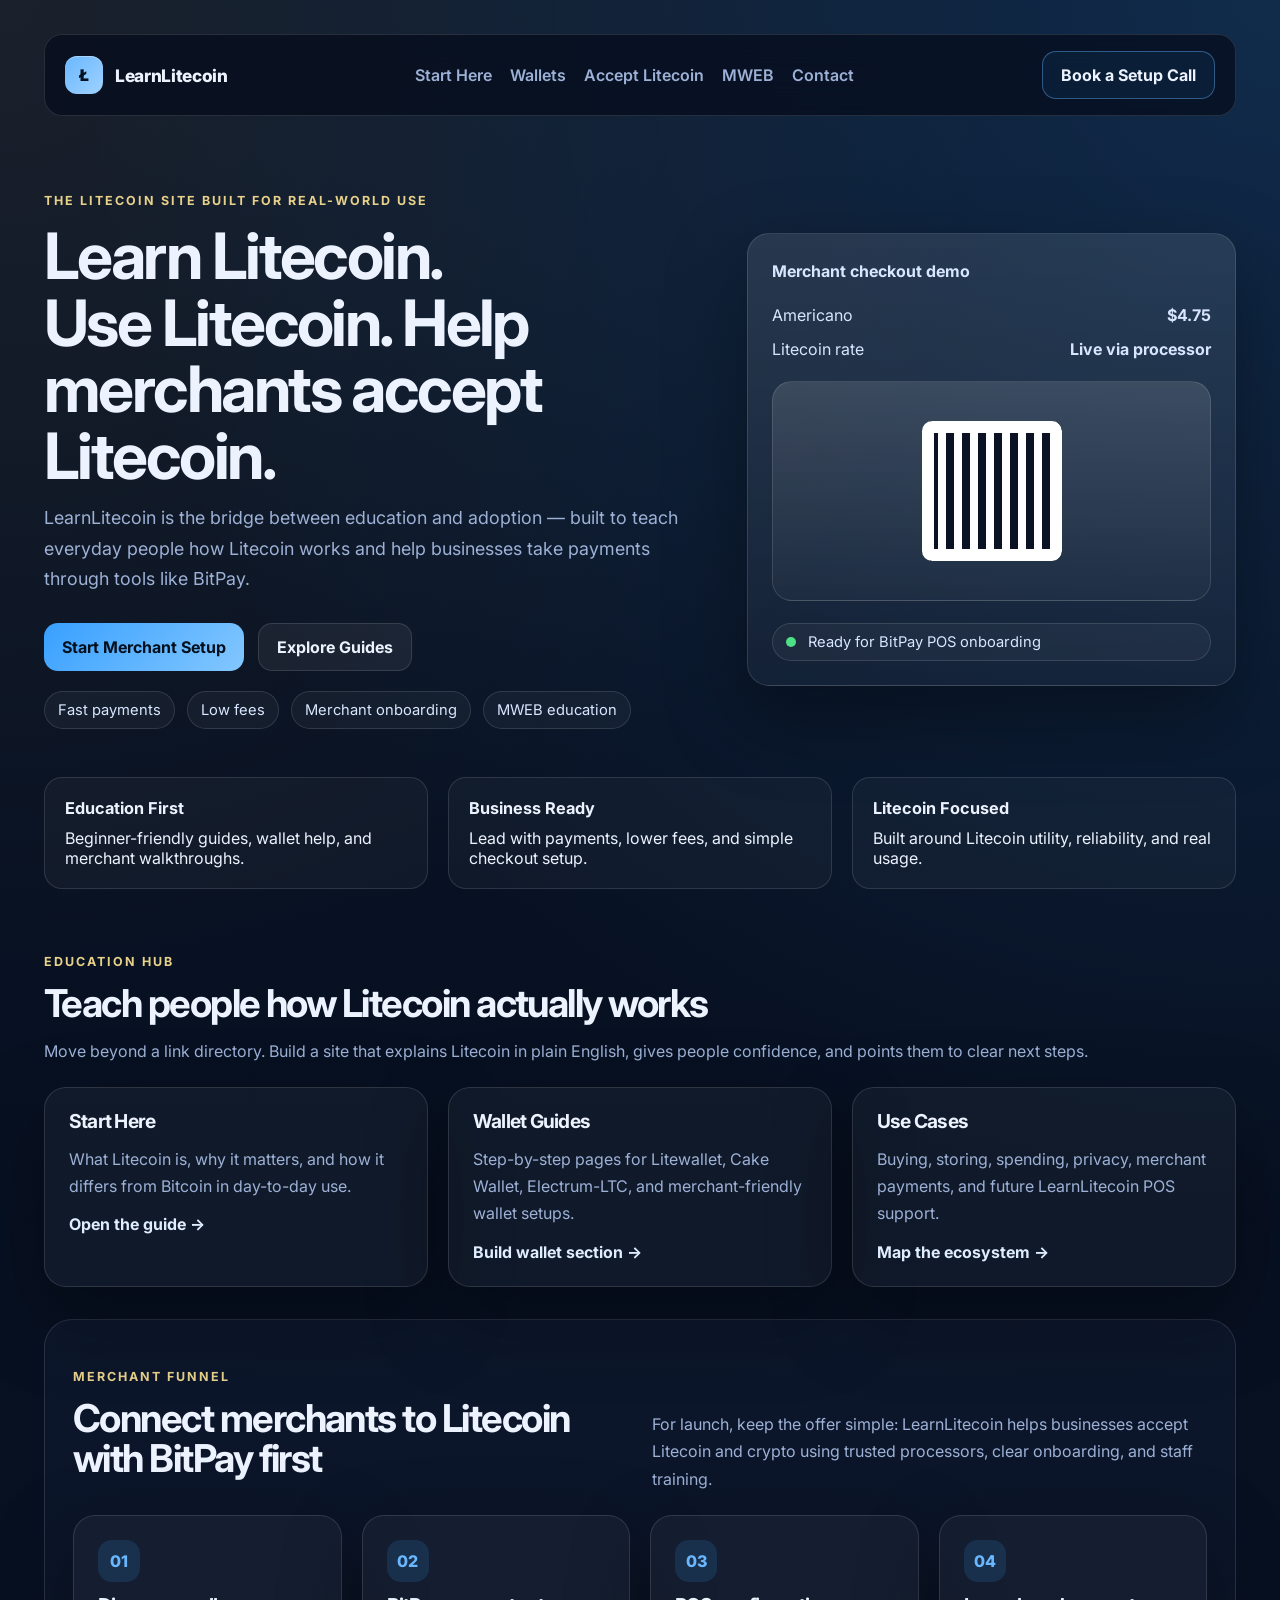
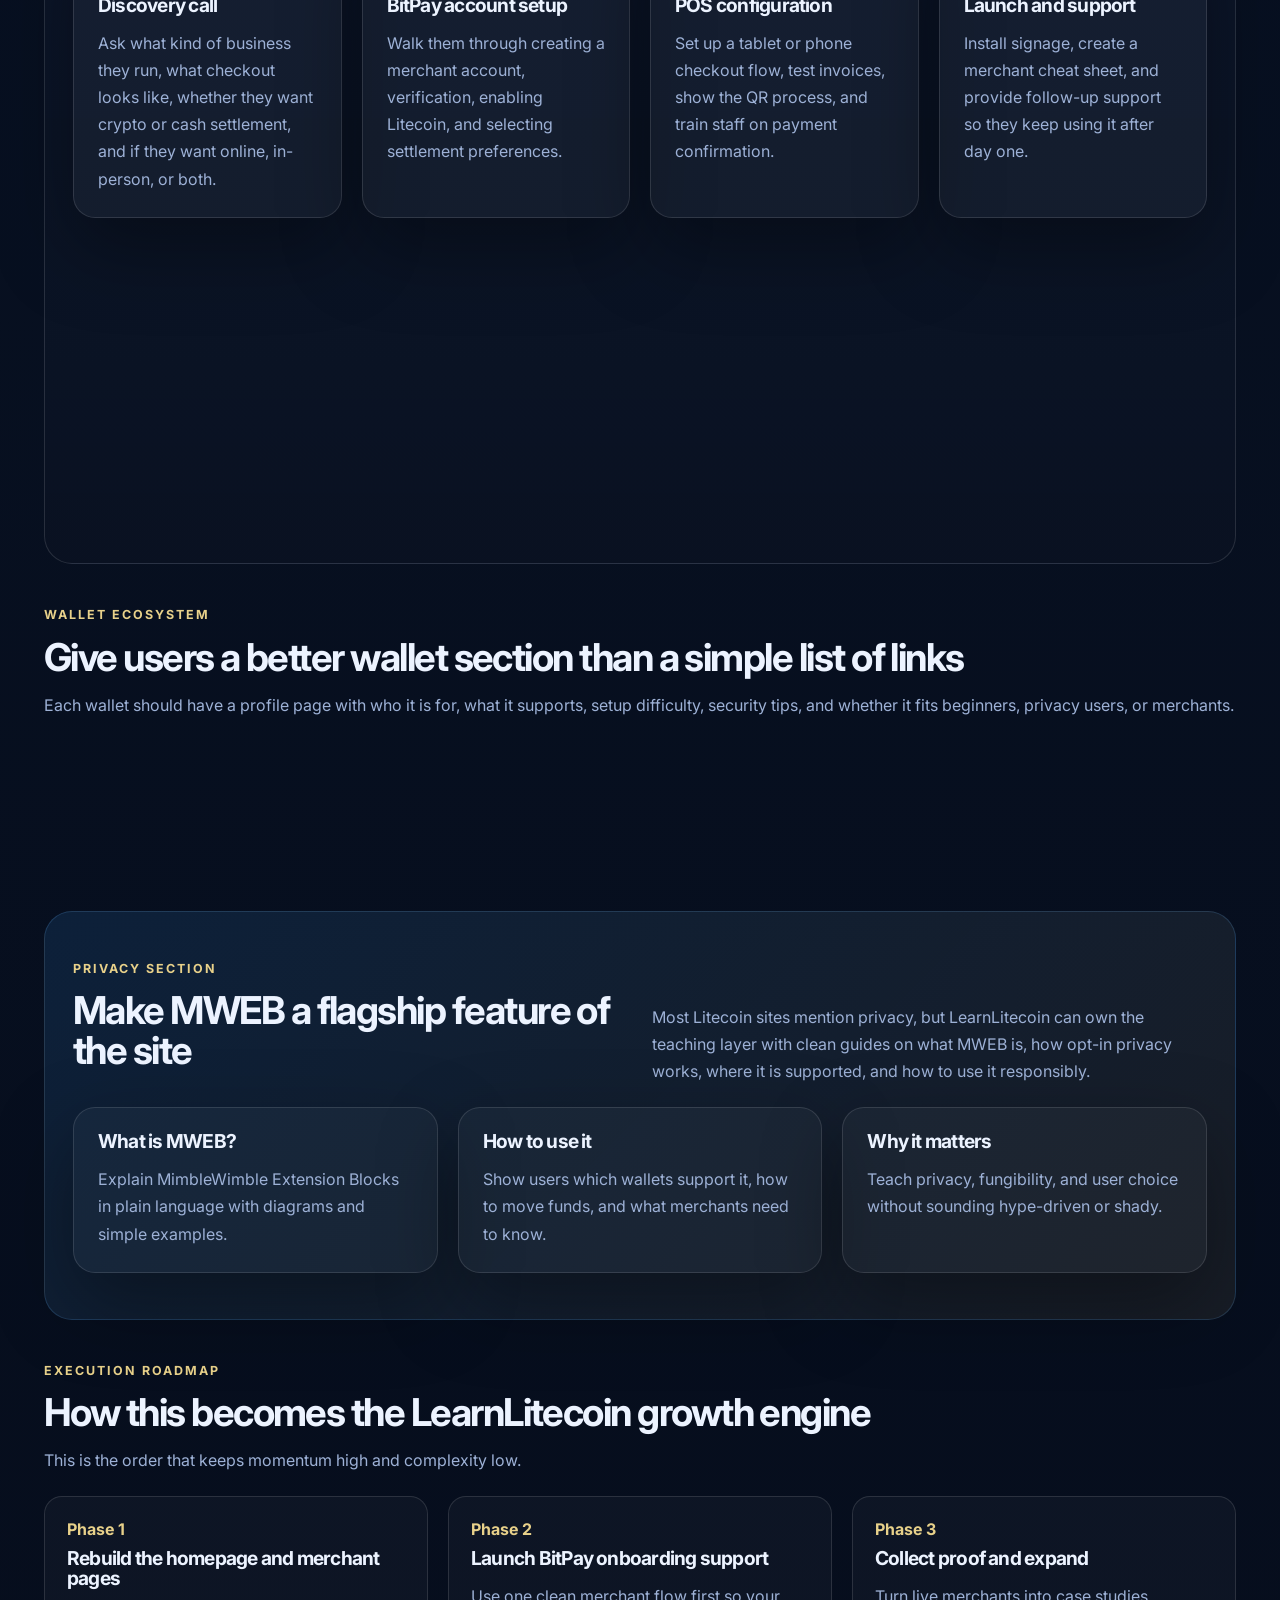
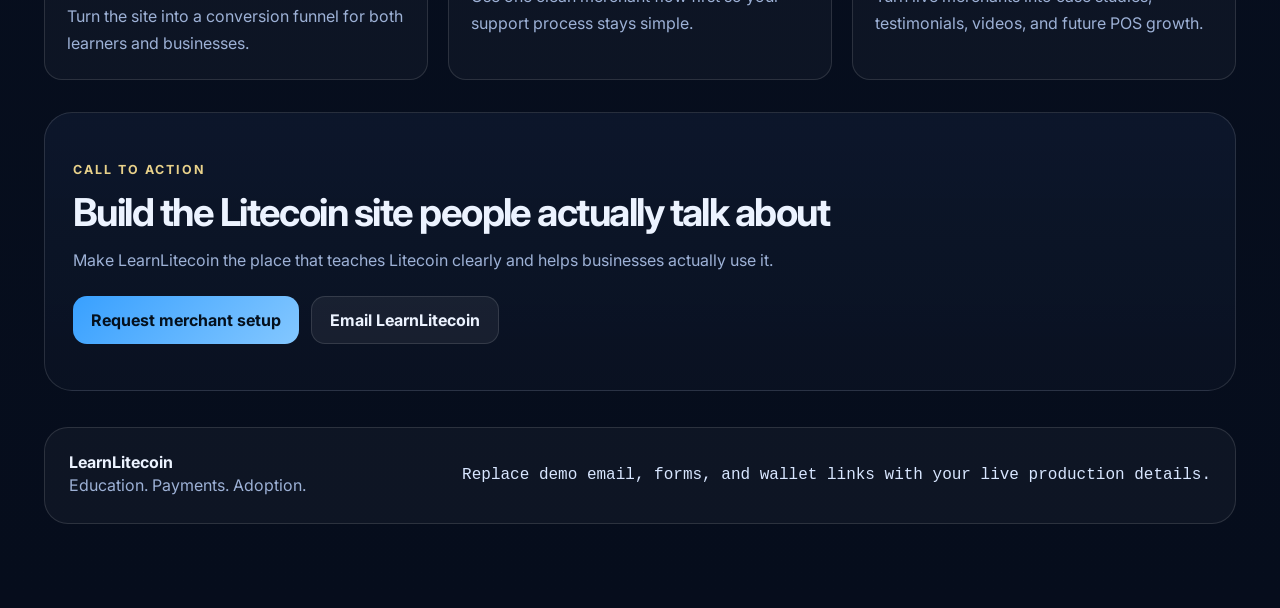
==== commit 09fa51f4: "Add files via upload" ====
--- a/index.html
+++ b/index.html
@@ -5,7 +5,6 @@
   <meta name="viewport" content="width=device-width, initial-scale=1.0" />
   <title>LearnLitecoin — Learn, Use, and Accept Litecoin</title>
   <meta name="description" content="LearnLitecoin helps people and businesses understand, use, and accept Litecoin with practical guides, wallet education, and merchant setup support." />
-  <link rel="icon" type="image/png" href="learnlitecoin-logo.png" />
   <link rel="preconnect" href="https://fonts.googleapis.com">
   <link rel="preconnect" href="https://fonts.gstatic.com" crossorigin>
   <link href="https://fonts.googleapis.com/css2?family=Inter:wght@400;500;600;700;800;900&display=swap" rel="stylesheet">
@@ -15,7 +14,8 @@
   <div class="site-shell">
     <header class="topbar">
       <a class="brand" href="index.html" aria-label="LearnLitecoin home">
-        <img src="learnlitecoin-logo.png" alt="LearnLitecoin logo" class="logo-img" />
+        <span class="brand-mark">Ł</span>
+        <span class="brand-text">LearnLitecoin</span>
       </a>
       <nav class="nav">
         <a href="start-here.html">Start Here</a>
--- a/styles.css
+++ b/styles.css
@@ -1,270 +1,91 @@
 :root {
-  --bg: #030811;
-  --bg-soft: #091325;
-  --surface: rgba(255,255,255,.05);
-  --surface-strong: rgba(255,255,255,.08);
-  --border: rgba(78, 146, 255, .18);
-
-  --text: #f4f8ff;
-  --muted: #b3c3df;
-  --muted-strong: #dbe6ff;
-
-  --blue: #1f78ff;
-  --blue-strong: #39b6ff;
-  --blue-deep: #0e47c8;
-  --blue-glow: rgba(57, 182, 255, .38);
-
-  --silver: #eef4ff;
-  --gold: #d6c387;
-
-  --shadow: 0 30px 80px rgba(0,0,0,.40);
-  --shadow-soft: 0 16px 40px rgba(0,0,0,.24);
+  --bg: #07101f;
+  --bg-soft: #0d1730;
+  --surface: rgba(255,255,255,.06);
+  --surface-strong: rgba(255,255,255,.1);
+  --border: rgba(255,255,255,.12);
+  --text: #ecf3ff;
+  --muted: #9db1d6;
+  --blue: #6ab7ff;
+  --blue-strong: #38a0ff;
+  --gold: #e8d18a;
+  --shadow: 0 30px 80px rgba(0,0,0,.35);
 }
 
 * { box-sizing: border-box; }
 html { scroll-behavior: smooth; }
-
 body {
   margin: 0;
   font-family: 'Inter', system-ui, sans-serif;
   color: var(--text);
   background:
-    radial-gradient(circle at 80% 0%, rgba(31,120,255,.22), transparent 22%),
-    radial-gradient(circle at 16% 28%, rgba(57,182,255,.14), transparent 18%),
-    linear-gradient(180deg, #02050d 0%, #050a14 42%, #03060f 100%);
+    radial-gradient(circle at top right, rgba(56,160,255,.18), transparent 30%),
+    radial-gradient(circle at top left, rgba(232,209,138,.08), transparent 25%),
+    linear-gradient(180deg, #081224 0%, #060d1c 100%);
 }
-
 a { color: inherit; text-decoration: none; }
-
-.site-shell {
-  max-width: 1240px;
-  margin: 0 auto;
-  padding: 24px;
+.site-shell { max-width: 1240px; margin: 0 auto; padding: 24px; }
+.topbar {
+  position: sticky; top: 0; z-index: 20;
+  display: flex; align-items: center; justify-content: space-between; gap: 20px;
+  padding: 16px 20px; margin-top: 10px;
+  border: 1px solid var(--border); border-radius: 18px;
+  background: rgba(6, 13, 28, .75); backdrop-filter: blur(16px);
 }
-
-.inner-page { min-height: 100vh; }
-
-.topbar {
-  position: sticky;
-  top: 0;
-  z-index: 20;
-  display: flex;
-  align-items: center;
-  justify-content: space-between;
-  gap: 20px;
-  padding: 14px 20px;
-  margin-top: 10px;
-  border: 1px solid var(--border);
-  border-radius: 18px;
-  background: rgba(4, 9, 18, .78);
-  backdrop-filter: blur(16px);
-  box-shadow: var(--shadow-soft);
+.brand { display: flex; align-items: center; gap: 12px; font-weight: 800; letter-spacing: -.02em; }
+.brand-mark {
+  display: inline-grid; place-items: center; width: 38px; height: 38px; border-radius: 12px;
+  background: linear-gradient(135deg, var(--blue), #9fd2ff); color: #031120; font-weight: 900;
+  box-shadow: inset 0 1px 0 rgba(255,255,255,.35);
 }
-
-.brand {
-  display: flex;
-  align-items: center;
-  max-width: 360px;
-  flex: 0 0 auto;
+.brand-text { font-size: 1.08rem; }
+.nav { display: flex; gap: 18px; flex-wrap: wrap; }
+.nav a { color: var(--muted); font-weight: 600; }
+.nav a:hover, .nav a.active { color: var(--text); }
+.btn {
+  display: inline-flex; align-items: center; justify-content: center; gap: 10px;
+  padding: 13px 18px; border-radius: 14px; font-weight: 700; transition: .2s ease;
 }
-
-.logo-img {
-  display: block;
-  height: 58px;
-  width: auto;
-  max-width: 100%;
-  object-fit: contain;
-  filter:
-    drop-shadow(0 0 8px rgba(31,120,255,.32))
-    drop-shadow(0 0 20px rgba(57,182,255,.18));
+.btn:hover { transform: translateY(-1px); }
+.btn-primary { background: linear-gradient(135deg, var(--blue-strong), #83c7ff); color: #04101d; }
+.btn-secondary { background: rgba(255,255,255,.06); border: 1px solid var(--border); }
+.btn-outline { border: 1px solid rgba(106,183,255,.4); background: rgba(56,160,255,.08); }
+.btn.full { width: 100%; }
+.hero, .page-hero {
+  display: grid; gap: 42px; align-items: center;
+  padding: 74px 0 48px;
 }
-
-.nav {
-  display: flex;
-  gap: 18px;
-  flex-wrap: wrap;
-  justify-content: center;
-}
-
-.nav a {
-  color: var(--muted);
-  font-weight: 600;
-  transition: .2s ease;
-}
-
-.nav a:hover,
-.nav a.active {
-  color: var(--text);
-  text-shadow: 0 0 10px rgba(57,182,255,.18);
-}
-
-.btn {
-  display: inline-flex;
-  align-items: center;
-  justify-content: center;
-  gap: 10px;
-  padding: 13px 18px;
-  border-radius: 14px;
-  font-weight: 700;
-  transition: .2s ease;
-  border: 1px solid transparent;
-}
-
-.btn:hover { transform: translateY(-1px); }
-
-.btn-primary {
-  background: linear-gradient(135deg, var(--blue), var(--blue-strong));
-  color: #f7fbff;
-  box-shadow:
-    0 0 0 1px rgba(255,255,255,.06),
-    0 0 22px var(--blue-glow);
-}
-
-.btn-primary:hover {
-  box-shadow:
-    0 0 0 1px rgba(255,255,255,.08),
-    0 0 28px rgba(57,182,255,.48);
-}
-
-.btn-secondary {
-  background: rgba(255,255,255,.05);
-  border: 1px solid var(--border);
-  color: var(--text);
-}
-
-.btn-outline {
-  border: 1px solid rgba(57,182,255,.35);
-  background: rgba(31,120,255,.08);
-  color: var(--text);
-}
-
-.btn.full { width: 100%; }
-
-.hero, .page-hero {
-  display: grid;
-  gap: 42px;
-  align-items: center;
-  padding: 78px 0 48px;
-}
-
 .hero { grid-template-columns: 1.15fr .85fr; }
-.page-hero.compact {
-  text-align: center;
-  padding: 74px 0 18px;
-}
-
-.eyebrow {
-  margin: 0 0 12px;
-  color: var(--gold);
-  font-weight: 700;
-  text-transform: uppercase;
-  letter-spacing: .16em;
-  font-size: .78rem;
-}
-
+.page-hero.compact { text-align: center; padding: 74px 0 18px; }
+.eyebrow { margin: 0 0 12px; color: var(--gold); font-weight: 700; text-transform: uppercase; letter-spacing: .16em; font-size: .78rem; }
 .eyebrow.small { font-size: .72rem; }
-
-h1, h2, h3 {
-  margin: 0 0 14px;
-  line-height: 1.04;
-  letter-spacing: -.04em;
-  color: var(--silver);
-}
-
-h1 {
-  font-size: clamp(2.6rem, 5vw, 5.4rem);
-  max-width: 12ch;
-}
-
-.page-hero h1 {
-  max-width: 14ch;
-  margin-inline: auto;
-}
-
+h1, h2, h3 { margin: 0 0 14px; line-height: 1.04; letter-spacing: -.04em; }
+h1 { font-size: clamp(2.6rem, 5vw, 5.4rem); max-width: 12ch; }
+.page-hero h1 { max-width: 14ch; margin-inline: auto; }
 h2 { font-size: clamp(1.8rem, 3vw, 3rem); }
 h3 { font-size: 1.2rem; }
-
-p {
-  margin: 0;
-  color: var(--muted);
-  line-height: 1.7;
-}
-
+p { margin: 0; color: var(--muted); line-height: 1.7; }
 .lead { font-size: 1.12rem; max-width: 60ch; }
 .lead.narrow { margin-inline: auto; max-width: 52ch; }
-
-.hero-actions, .contact-cta {
-  display: flex;
-  gap: 14px;
-  flex-wrap: wrap;
-  margin-top: 22px;
+.hero-actions { display: flex; gap: 14px; flex-wrap: wrap; margin: 28px 0 18px; }
+.hero-points { display: flex; gap: 12px; flex-wrap: wrap; margin-top: 20px; }
+.hero-points span, .status-pill {
+  border: 1px solid var(--border); border-radius: 999px; padding: 9px 13px; background: rgba(255,255,255,.04);
+  font-size: .92rem; color: #d8e6ff;
 }
-
-.hero-points {
-  display: flex;
-  gap: 12px;
-  flex-wrap: wrap;
-  margin-top: 20px;
+.panel-card, .feature-card, .step-card, .wallet-card, .merchant-card {
+  border: 1px solid var(--border); border-radius: 22px; padding: 24px; background: rgba(255,255,255,.04); box-shadow: var(--shadow);
 }
-
-.hero-points span,
-.status-pill {
-  border: 1px solid var(--border);
-  border-radius: 999px;
-  padding: 9px 13px;
-  background: rgba(255,255,255,.04);
-  font-size: .92rem;
-  color: var(--muted-strong);
+.glass { background: linear-gradient(180deg, rgba(255,255,255,.1), rgba(255,255,255,.04)); }
+.dark { background: linear-gradient(180deg, rgba(4,11,22,.95), rgba(9,17,34,.95)); }
+.panel-kicker { color: #d7e7ff; font-weight: 700; margin-bottom: 20px; }
+.invoice-row { display: flex; justify-content: space-between; margin: 14px 0; color: #d8e5ff; }
+.qr-box {
+  display: grid; place-items: center; height: 220px; border-radius: 20px; margin: 22px 0;
+  background: linear-gradient(180deg, rgba(255,255,255,.12), rgba(255,255,255,.03)); border: 1px solid var(--border);
 }
-
-.panel-card,
-.feature-card,
-.step-card,
-.wallet-card,
-.merchant-card,
-.timeline article {
-  border: 1px solid var(--border);
-  border-radius: 22px;
-  padding: 24px;
-  background: rgba(255,255,255,.04);
-  box-shadow: var(--shadow);
-}
-
-.glass {
-  background: linear-gradient(180deg, rgba(255,255,255,.09), rgba(255,255,255,.03));
-}
-
-.dark {
-  background: linear-gradient(180deg, rgba(3,9,20,.96), rgba(6,14,28,.96));
-}
-
-.panel-kicker {
-  color: var(--muted-strong);
-  font-weight: 700;
-  margin-bottom: 20px;
-}
-
-.invoice-row {
-  display: flex;
-  justify-content: space-between;
-  margin: 14px 0;
-  color: var(--muted-strong);
-}
-
-.qr-box {
-  display: grid;
-  place-items: center;
-  height: 220px;
-  border-radius: 20px;
-  margin: 22px 0;
-  background: linear-gradient(180deg, rgba(255,255,255,.10), rgba(255,255,255,.02));
-  border: 1px solid var(--border);
-}
-
 .qr-grid {
-  width: 140px;
-  height: 140px;
-  border-radius: 10px;
+  width: 140px; height: 140px; border-radius: 10px;
   background-image:
     linear-gradient(90deg, #fff 50%, #0a1224 50%),
     linear-gradient(#fff 50%, #0a1224 50%);
@@ -272,208 +93,56 @@
   background-position: 0 0, 8px 8px;
   box-shadow: inset 0 0 0 12px #fff;
 }
-
-.status-dot {
-  display: inline-block;
-  width: 10px;
-  height: 10px;
-  border-radius: 50%;
-  background: #4ee086;
-  margin-right: 8px;
-  box-shadow: 0 0 10px rgba(78,224,134,.45);
+.status-dot { display: inline-block; width: 10px; height: 10px; border-radius: 50%; background: #4ee086; margin-right: 8px; }
+.stats-strip, .card-grid, .steps-grid, .merchant-layout, .mweb-grid, .timeline {
+  display: grid; gap: 20px;
 }
-
-.stats-strip,
-.card-grid,
-.steps-grid,
-.merchant-layout,
-.mweb-grid,
-.timeline {
-  display: grid;
-  gap: 20px;
+.stats-strip { grid-template-columns: repeat(3, 1fr); margin-bottom: 22px; }
+.stats-strip article {
+  border: 1px solid var(--border); border-radius: 18px; padding: 20px; background: rgba(255,255,255,.035);
 }
-
-.stats-strip { grid-template-columns: repeat(3, 1fr); margin-bottom: 22px; }
-
-.stats-strip article {
-  border: 1px solid var(--border);
-  border-radius: 18px;
-  padding: 20px;
-  background: rgba(255,255,255,.03);
-  box-shadow: var(--shadow-soft);
-}
-
-.stats-strip strong {
-  display: block;
-  margin-bottom: 10px;
-  font-size: 1.02rem;
-  color: var(--silver);
-}
-
+.stats-strip strong { display: block; margin-bottom: 10px; font-size: 1.02rem; }
 .section { padding: 40px 0 32px; }
-
-.section.contrast {
-  padding: 46px 28px;
-  border: 1px solid var(--border);
-  border-radius: 28px;
-  background: linear-gradient(180deg, rgba(7,15,32,.92), rgba(4,10,22,.98));
-}
-
-.section.accent {
-  padding: 46px 28px;
-  border-radius: 28px;
-  background: linear-gradient(135deg, rgba(31,120,255,.12), rgba(57,182,255,.07));
-  border: 1px solid rgba(57,182,255,.20);
-}
-
+.section.contrast { padding: 46px 28px; border: 1px solid var(--border); border-radius: 28px; background: linear-gradient(180deg, rgba(14,24,45,.88), rgba(10,18,34,.95)); }
+.section.accent { padding: 46px 28px; border-radius: 28px; background: linear-gradient(135deg, rgba(56,160,255,.12), rgba(232,209,138,.08)); border: 1px solid rgba(106,183,255,.18); }
 .section-heading { margin-bottom: 22px; }
-.section-heading.split {
-  display: grid;
-  grid-template-columns: 1fr 1fr;
-  gap: 24px;
-  align-items: end;
-}
-
+.section-heading.split { display: grid; grid-template-columns: 1fr 1fr; gap: 24px; align-items: end; }
 .three-up { grid-template-columns: repeat(3, 1fr); }
 .four-up { grid-template-columns: repeat(4, 1fr); }
 .two-up { grid-template-columns: repeat(2, 1fr); }
 .steps-grid { grid-template-columns: repeat(4, 1fr); }
 .steps-grid.three-cols { grid-template-columns: repeat(3, 1fr); }
-
 .step-card span {
-  display: inline-flex;
-  width: 42px;
-  height: 42px;
-  align-items: center;
-  justify-content: center;
-  border-radius: 14px;
-  background: rgba(31,120,255,.16);
-  color: var(--blue-strong);
-  font-weight: 800;
-  margin-bottom: 14px;
-  box-shadow: 0 0 14px rgba(57,182,255,.16);
+  display: inline-flex; width: 42px; height: 42px; align-items: center; justify-content: center;
+  border-radius: 14px; background: rgba(56,160,255,.14); color: var(--blue); font-weight: 800; margin-bottom: 14px;
 }
-
-.feature-card a {
-  display: inline-block;
-  margin-top: 14px;
-  color: var(--silver);
-  font-weight: 700;
+.feature-card a { display: inline-block; margin-top: 14px; color: #dfeeff; font-weight: 700; }
+.feature-card.alt { background: rgba(255,255,255,.03); }
+.wallet-card.detailed ul, .merchant-card ul { margin: 16px 0 0; padding-left: 18px; color: #d8e5ff; }
+.wallet-card.detailed li, .merchant-card li { margin: 8px 0; }
+.merchant-layout { grid-template-columns: repeat(2, 1fr); }
+.package { padding: 16px 0; border-top: 1px solid rgba(255,255,255,.08); }
+.package:first-of-type { border-top: 0; }
+.timeline { grid-template-columns: repeat(3, 1fr); }
+.timeline article { border: 1px solid var(--border); border-radius: 18px; padding: 22px; background: rgba(255,255,255,.03); }
+.timeline span { display: inline-block; margin-bottom: 10px; color: var(--gold); font-weight: 700; }
+.footer { padding: 36px 0 60px; }
+.footer-panel {
+  display: flex; flex-wrap: wrap; align-items: center; justify-content: space-between; gap: 18px;
+  border: 1px solid var(--border); border-radius: 24px; padding: 24px; background: rgba(255,255,255,.035);
 }
-
-.feature-card a:hover { color: var(--blue-strong); }
-.feature-card.alt { background: rgba(255,255,255,.03); }
-
-.wallet-card.detailed ul,
-.merchant-card ul {
-  margin: 16px 0 0;
-  padding-left: 18px;
-  color: var(--muted-strong);
+.contact-cta { display: flex; gap: 12px; flex-wrap: wrap; margin-top: 22px; }
+.mono { color: #d8e6ff; font-family: ui-monospace, SFMono-Regular, Menlo, monospace; }
+@media (max-width: 1060px) {
+  .hero, .section-heading.split, .stats-strip, .three-up, .four-up, .two-up, .steps-grid, .merchant-layout, .timeline { grid-template-columns: 1fr 1fr; }
+  .page-hero h1, h1 { max-width: 100%; }
 }
-
-.wallet-card.detailed li,
-.merchant-card li { margin: 8px 0; }
-
-.merchant-layout { grid-template-columns: repeat(2, 1fr); }
-
-.package {
-  padding: 16px 0;
-  border-top: 1px solid rgba(255,255,255,.08);
-}
-
-.package:first-of-type { border-top: 0; }
-
-.timeline { grid-template-columns: repeat(3, 1fr); }
-.timeline span {
-  display: inline-block;
-  margin-bottom: 10px;
-  color: var(--gold);
-  font-weight: 700;
-}
-
-.footer { padding: 36px 0 60px; }
-
-.footer-panel {
-  display: flex;
-  flex-wrap: wrap;
-  align-items: center;
-  justify-content: space-between;
-  gap: 18px;
-  border: 1px solid var(--border);
-  border-radius: 24px;
-  padding: 24px;
-  background: rgba(255,255,255,.03);
-}
-
-.mono {
-  color: var(--muted-strong);
-  font-family: ui-monospace, SFMono-Regular, Menlo, monospace;
-  font-size: .95rem;
-}
-
-@media (max-width: 1100px) {
-  .topbar {
-    flex-wrap: wrap;
-    justify-content: center;
-  }
-
-  .brand {
-    max-width: 100%;
-    justify-content: center;
-    width: 100%;
-  }
-
-  .hero,
-  .stats-strip,
-  .three-up,
-  .four-up,
-  .two-up,
-  .steps-grid,
-  .merchant-layout,
-  .timeline,
-  .section-heading.split {
-    grid-template-columns: 1fr 1fr;
-  }
-
-  h1 { max-width: 100%; }
-}
-
 @media (max-width: 760px) {
   .site-shell { padding: 16px; }
-
-  .topbar {
-    position: static;
-    padding: 16px;
-  }
-
-  .nav {
-    width: 100%;
-    justify-content: center;
-  }
-
-  .hero,
-  .stats-strip,
-  .three-up,
-  .four-up,
-  .two-up,
-  .steps-grid,
-  .merchant-layout,
-  .timeline,
-  .section-heading.split {
-    grid-template-columns: 1fr;
-  }
-
-  .hero-actions,
-  .contact-cta {
-    flex-direction: column;
-  }
-
+  .topbar { position: static; flex-direction: column; align-items: stretch; }
+  .nav { justify-content: center; }
+  .hero, .section-heading.split, .stats-strip, .three-up, .four-up, .two-up, .steps-grid, .merchant-layout, .timeline { grid-template-columns: 1fr; }
+  .hero-actions, .contact-cta { flex-direction: column; }
   .btn { width: 100%; }
-
-  .logo-img { height: 50px; }
-
-  .section.contrast,
-  .section.accent {
-    padding: 28px 18px;
-  }
+  .section.contrast, .section.accent { padding: 28px 18px; }
 }
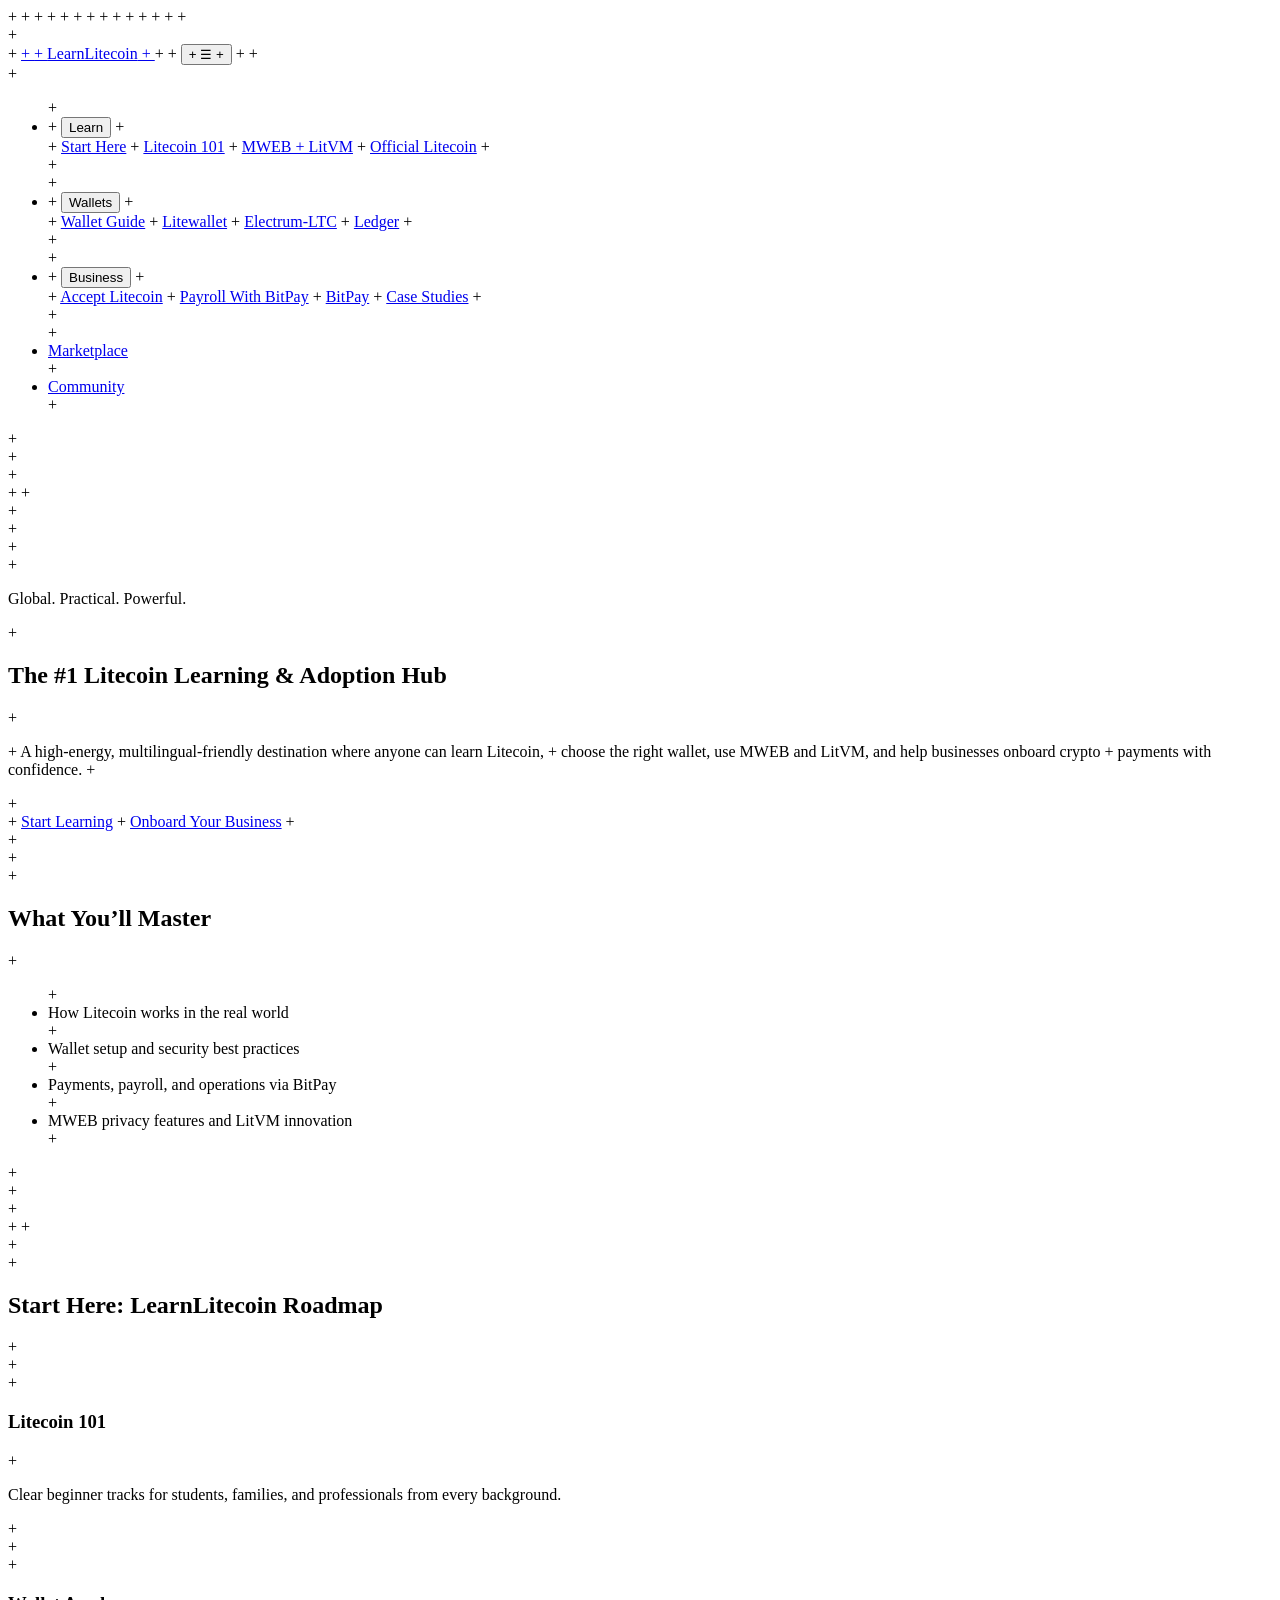
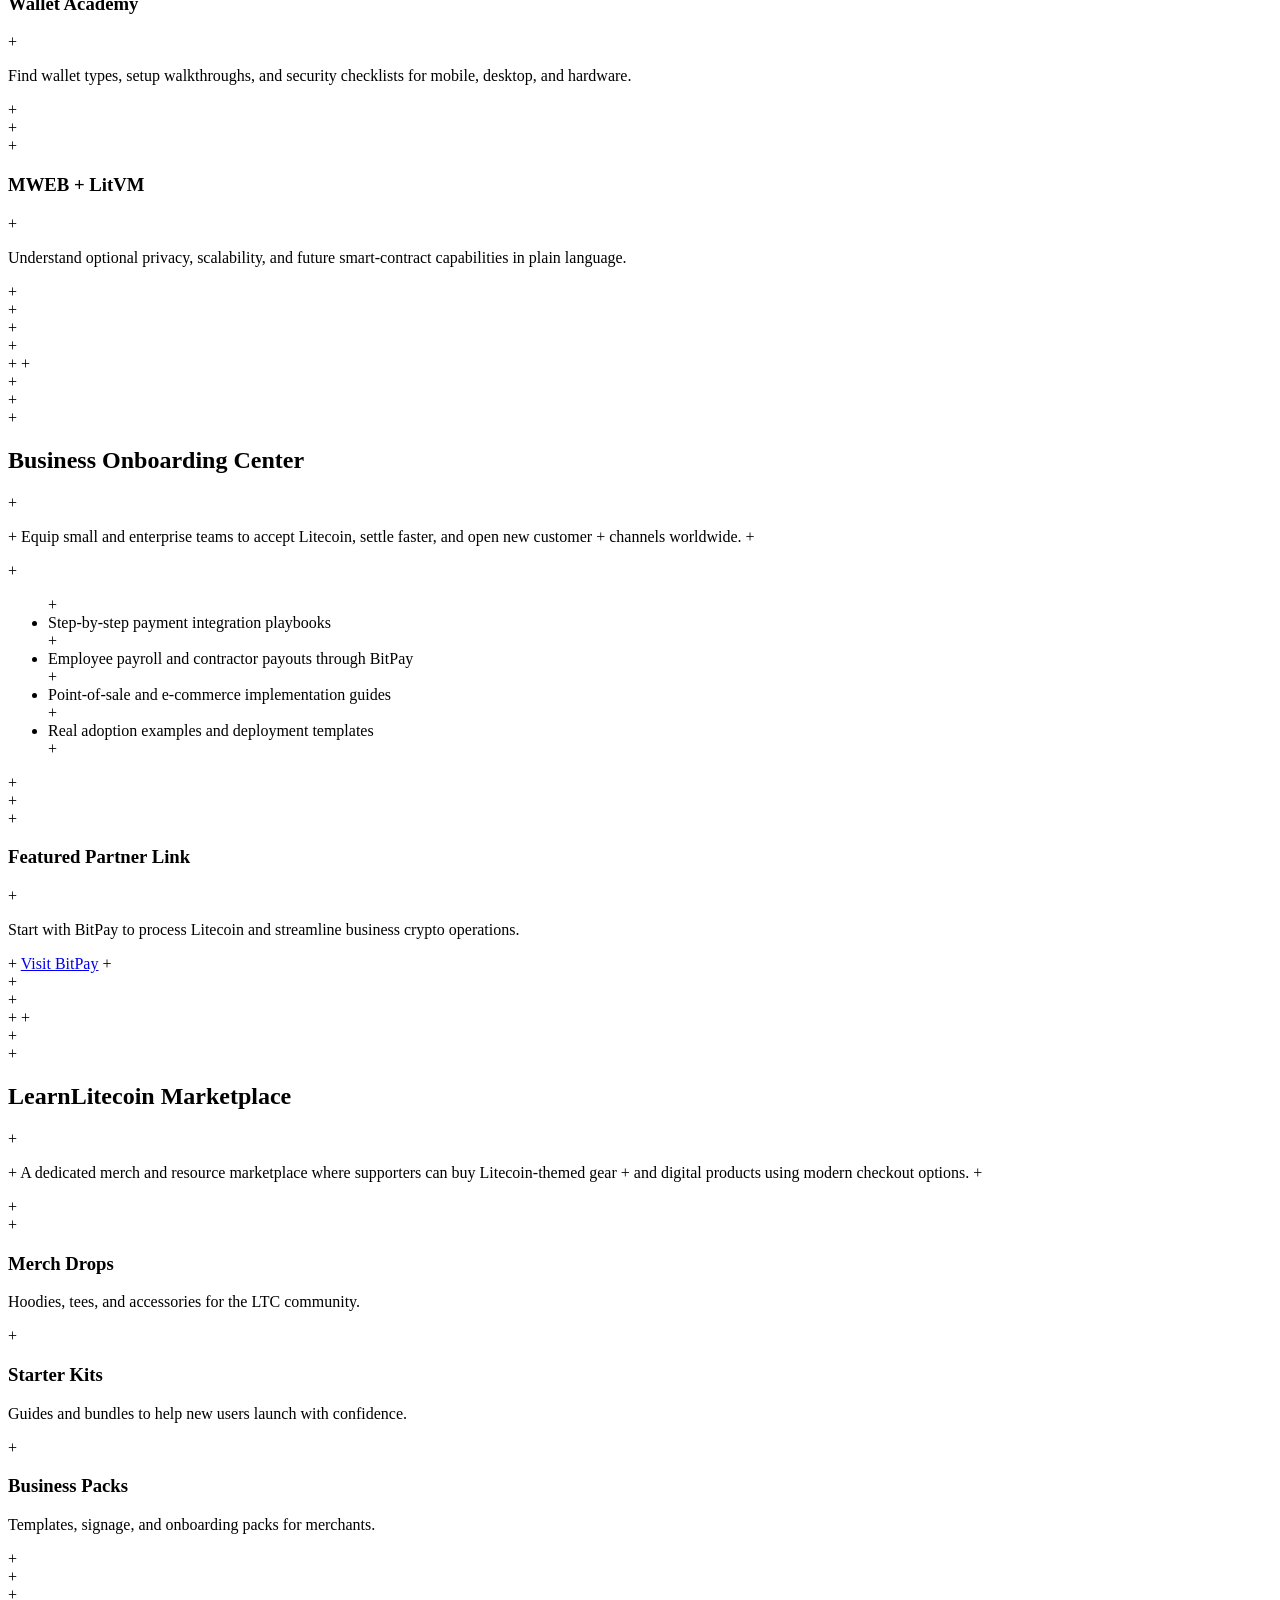
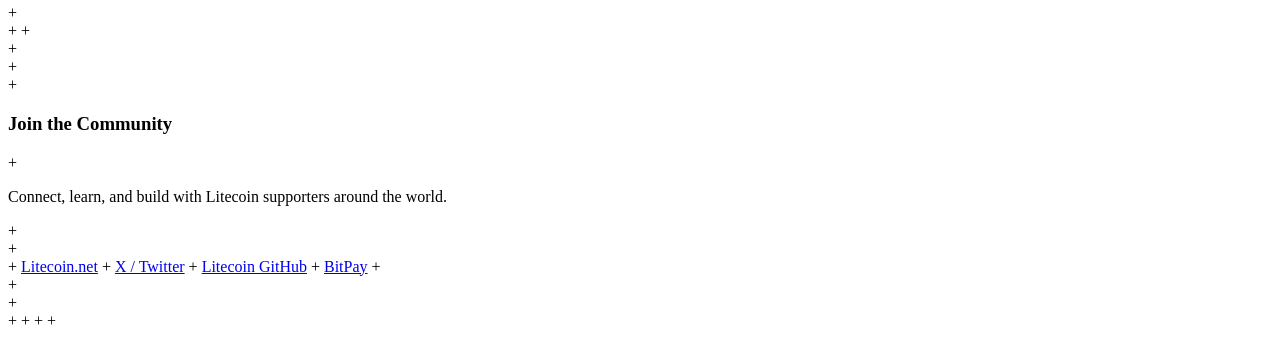
==== commit 9072bcdb: "Create index.html" ====
--- a/index.html
+++ b/index.html
@@ -1,256 +1,171 @@
-<!DOCTYPE html>
-<html lang="en">
-<head>
-  <meta charset="UTF-8" />
-  <meta name="viewport" content="width=device-width, initial-scale=1.0" />
-  <title>LearnLitecoin — Learn, Use, and Accept Litecoin</title>
-  <meta name="description" content="LearnLitecoin helps people and businesses understand, use, and accept Litecoin with practical guides, wallet education, and merchant setup support." />
-  <link rel="preconnect" href="https://fonts.googleapis.com">
-  <link rel="preconnect" href="https://fonts.gstatic.com" crossorigin>
-  <link href="https://fonts.googleapis.com/css2?family=Inter:wght@400;500;600;700;800;900&display=swap" rel="stylesheet">
-  <link rel="stylesheet" href="styles.css" />
-</head>
-<body>
-  <div class="site-shell">
-    <header class="topbar">
-      <a class="brand" href="index.html" aria-label="LearnLitecoin home">
-        <span class="brand-mark">Ł</span>
-        <span class="brand-text">LearnLitecoin</span>
-      </a>
-      <nav class="nav">
-        <a href="start-here.html">Start Here</a>
-        <a href="wallets.html">Wallets</a>
-        <a href="accept-litecoin.html">Accept Litecoin</a>
-        <a href="mweb.html">MWEB</a>
-        <a href="contact.html">Contact</a>
-      </nav>
-      <a class="btn btn-outline" href="contact.html">Book a Setup Call</a>
-    </header>
-
-    <main>
-      <section class="hero">
-        <div class="hero-copy">
-          <p class="eyebrow">The Litecoin site built for real-world use</p>
-          <h1>Learn Litecoin. Use Litecoin. Help merchants accept Litecoin.</h1>
-          <p class="lead">LearnLitecoin is the bridge between education and adoption — built to teach everyday people how Litecoin works and help businesses take payments through tools like BitPay.</p>
-          <div class="hero-actions">
-            <a class="btn btn-primary" href="accept-litecoin.html">Start Merchant Setup</a>
-            <a class="btn btn-secondary" href="start-here.html">Explore Guides</a>
-          </div>
-          <div class="hero-points">
-            <span>Fast payments</span>
-            <span>Low fees</span>
-            <span>Merchant onboarding</span>
-            <span>MWEB education</span>
-          </div>
-        </div>
-        <div class="hero-panel">
-          <div class="panel-card glass">
-            <p class="panel-kicker">Merchant checkout demo</p>
-            <div class="invoice-row">
-              <span>Americano</span>
-              <strong>$4.75</strong>
-            </div>
-            <div class="invoice-row">
-              <span>Litecoin rate</span>
-              <strong>Live via processor</strong>
-            </div>
-            <div class="qr-box" aria-hidden="true">
-              <div class="qr-grid"></div>
-            </div>
-            <div class="status-pill">
-              <span class="status-dot"></span>
-              Ready for BitPay POS onboarding
-            </div>
-          </div>
-        </div>
-      </section>
-
-      <section class="stats-strip">
-        <article>
-          <strong>Education First</strong>
-          <span>Beginner-friendly guides, wallet help, and merchant walkthroughs.</span>
-        </article>
-        <article>
-          <strong>Business Ready</strong>
-          <span>Lead with payments, lower fees, and simple checkout setup.</span>
-        </article>
-        <article>
-          <strong>Litecoin Focused</strong>
-          <span>Built around Litecoin utility, reliability, and real usage.</span>
-        </article>
-      </section>
-
-      <section class="section" id="learn">
-        <div class="section-heading">
-          <p class="eyebrow">Education hub</p>
-          <h2>Teach people how Litecoin actually works</h2>
-          <p>Move beyond a link directory. Build a site that explains Litecoin in plain English, gives people confidence, and points them to clear next steps.</p>
-        </div>
-        <div class="card-grid three-up">
-          <article class="feature-card">
-            <h3>Start Here</h3>
-            <p>What Litecoin is, why it matters, and how it differs from Bitcoin in day-to-day use.</p>
-            <a href="start-here.html">Open the guide →</a>
-          </article>
-          <article class="feature-card">
-            <h3>Wallet Guides</h3>
-            <p>Step-by-step pages for Litewallet, Cake Wallet, Electrum-LTC, and merchant-friendly wallet setups.</p>
-            <a href="wallets.html">Build wallet section →</a>
-          </article>
-          <article class="feature-card">
-            <h3>Use Cases</h3>
-            <p>Buying, storing, spending, privacy, merchant payments, and future LearnLitecoin POS support.</p>
-            <a href="accept-litecoin.html">Map the ecosystem →</a>
-          </article>
-        </div>
-      </section>
-
-      <section class="section contrast" id="merchants">
-        <div class="section-heading split">
-          <div>
-            <p class="eyebrow">Merchant funnel</p>
-            <h2>Connect merchants to Litecoin with BitPay first</h2>
-          </div>
-          <p>For launch, keep the offer simple: LearnLitecoin helps businesses accept Litecoin and crypto using trusted processors, clear onboarding, and staff training.</p>
-        </div>
-        <div class="steps-grid">
-          <article class="step-card">
-            <span>01</span>
-            <h3>Discovery call</h3>
-            <p>Ask what kind of business they run, what checkout looks like, whether they want crypto or cash settlement, and if they want online, in-person, or both.</p>
-          </article>
-          <article class="step-card">
-            <span>02</span>
-            <h3>BitPay account setup</h3>
-            <p>Walk them through creating a merchant account, verification, enabling Litecoin, and selecting settlement preferences.</p>
-          </article>
-          <article class="step-card">
-            <span>03</span>
-            <h3>POS configuration</h3>
-            <p>Set up a tablet or phone checkout flow, test invoices, show the QR process, and train staff on payment confirmation.</p>
-          </article>
-          <article class="step-card">
-            <span>04</span>
-            <h3>Launch and support</h3>
-            <p>Install signage, create a merchant cheat sheet, and provide follow-up support so they keep using it after day one.</p>
-          </article>
-        </div>
-        <div class="merchant-layout">
-          <article class="merchant-card glass">
-            <p class="eyebrow small">Why a business would care</p>
-            <h3>Lower fees. New customers. No chargebacks.</h3>
-            <ul>
-              <li>Accept Litecoin without building custom infrastructure.</li>
-              <li>Use BitPay for a familiar merchant experience and fiat settlement options.</li>
-              <li>Train staff with a simple QR-code checkout flow.</li>
-              <li>Position the business as forward-looking without overwhelming the owner.</li>
-            </ul>
-          </article>
-          <article class="merchant-card dark">
-            <p class="eyebrow small">Suggested service packages</p>
-            <div class="package">
-              <strong>Starter Setup</strong>
-              <span>Wallet or BitPay setup, test payment, signage, quick training.</span>
-            </div>
-            <div class="package">
-              <strong>Business Setup</strong>
-              <span>In-person POS, staff training, FAQ sheet, launch support.</span>
-            </div>
-            <div class="package">
-              <strong>Growth Support</strong>
-              <span>Ongoing updates, onboarding new staff, future wallet/POS migration.</span>
-            </div>
-          </article>
-        </div>
-      </section>
-
-      <section class="section" id="wallets">
-        <div class="section-heading">
-          <p class="eyebrow">Wallet ecosystem</p>
-          <h2>Give users a better wallet section than a simple list of links</h2>
-          <p>Each wallet should have a profile page with who it is for, what it supports, setup difficulty, security tips, and whether it fits beginners, privacy users, or merchants.</p>
-        </div>
-        <div class="card-grid four-up">
-          <article class="wallet-card"><h3>Litewallet</h3><p>Simple starter wallet for everyday Litecoin users.</p></article>
-          <article class="wallet-card"><h3>Cake Wallet</h3><p>Useful for multi-asset users and strong mobile experience.</p></article>
-          <article class="wallet-card"><h3>Electrum-LTC</h3><p>Advanced desktop option for users who want more control.</p></article>
-          <article class="wallet-card"><h3>Merchant Stack</h3><p>BitPay now, future LearnLitecoin POS later.</p></article>
-        </div>
-      </section>
-
-      <section class="section accent" id="mweb">
-        <div class="section-heading split">
-          <div>
-            <p class="eyebrow">Privacy section</p>
-            <h2>Make MWEB a flagship feature of the site</h2>
-          </div>
-          <p>Most Litecoin sites mention privacy, but LearnLitecoin can own the teaching layer with clean guides on what MWEB is, how opt-in privacy works, where it is supported, and how to use it responsibly.</p>
-        </div>
-        <div class="mweb-grid three-up">
-          <article class="feature-card alt">
-            <h3>What is MWEB?</h3>
-            <p>Explain MimbleWimble Extension Blocks in plain language with diagrams and simple examples.</p>
-          </article>
-          <article class="feature-card alt">
-            <h3>How to use it</h3>
-            <p>Show users which wallets support it, how to move funds, and what merchants need to know.</p>
-          </article>
-          <article class="feature-card alt">
-            <h3>Why it matters</h3>
-            <p>Teach privacy, fungibility, and user choice without sounding hype-driven or shady.</p>
-          </article>
-        </div>
-      </section>
-
-      <section class="section" id="roadmap">
-        <div class="section-heading">
-          <p class="eyebrow">Execution roadmap</p>
-          <h2>How this becomes the LearnLitecoin growth engine</h2>
-          <p>This is the order that keeps momentum high and complexity low.</p>
-        </div>
-        <div class="timeline">
-          <article>
-            <span>Phase 1</span>
-            <h3>Rebuild the homepage and merchant pages</h3>
-            <p>Turn the site into a conversion funnel for both learners and businesses.</p>
-          </article>
-          <article>
-            <span>Phase 2</span>
-            <h3>Launch BitPay onboarding support</h3>
-            <p>Use one clean merchant flow first so your support process stays simple.</p>
-          </article>
-          <article>
-            <span>Phase 3</span>
-            <h3>Collect proof and expand</h3>
-            <p>Turn live merchants into case studies, testimonials, videos, and future POS growth.</p>
-          </article>
-        </div>
-      </section>
-
-      <section class="section contrast">
-        <div class="section-heading">
-          <p class="eyebrow">Call to action</p>
-          <h2>Build the Litecoin site people actually talk about</h2>
-          <p>Make LearnLitecoin the place that teaches Litecoin clearly and helps businesses actually use it.</p>
-        </div>
-        <div class="contact-cta">
-          <a class="btn btn-primary" href="contact.html">Request merchant setup</a>
-          <a class="btn btn-secondary" href="mailto:hello@learnlitecoin.com">Email LearnLitecoin</a>
-        </div>
-      </section>
-    </main>
-
-    <footer class="footer">
-      <div class="footer-panel">
-        <div>
-          <strong>LearnLitecoin</strong>
-          <p>Education. Payments. Adoption.</p>
-        </div>
-        <div class="mono">Replace demo email, forms, and wallet links with your live production details.</div>
-      </div>
-    </footer>
-  </div>
-  <script src="script.js"></script>
-</body>
-</html>
++<!doctype html>
++<html lang="en">
++  <head>
++    <meta charset="UTF-8" />
++    <meta name="viewport" content="width=device-width, initial-scale=1.0" />
++    <title>LearnLitecoin | The #1 Hub for Litecoin Education</title>
++    <meta
++      name="description"
++      content="LearnLitecoin is the global hub to learn Litecoin, wallets, MWEB, LitVM, business adoption, and practical crypto use for everyone."
++    />
++    <link rel="preconnect" href="https://fonts.googleapis.com" />
++    <link rel="preconnect" href="https://fonts.gstatic.com" crossorigin />
++    <link
++      href="https://fonts.googleapis.com/css2?family=Inter:wght@400;500;700;800;900&display=swap"
++      rel="stylesheet"
++    />
++    <link rel="stylesheet" href="styles.css" />
++  </head>
++  <body>
++    <header class="site-header" id="top">
++      <div class="container nav-wrap">
++        <a class="logo" href="#top" aria-label="LearnLitecoin Home">
++          <span class="logo-dot"></span>
++          <span>LearnLitecoin</span>
++        </a>
++
++        <button class="menu-toggle" id="menuToggle" aria-expanded="false" aria-controls="mainNav">
++          ☰
++        </button>
++
++        <nav id="mainNav" class="main-nav" aria-label="Main navigation">
++          <ul>
++            <li class="dropdown">
++              <button class="dropdown-btn">Learn</button>
++              <div class="dropdown-content">
++                <a href="#start-here">Start Here</a>
++                <a href="#litecoin-101">Litecoin 101</a>
++                <a href="#mweb-litvm">MWEB + LitVM</a>
++                <a href="https://www.litecoin.net" target="_blank" rel="noopener noreferrer">Official Litecoin</a>
++              </div>
++            </li>
++            <li class="dropdown">
++              <button class="dropdown-btn">Wallets</button>
++              <div class="dropdown-content">
++                <a href="#wallets">Wallet Guide</a>
++                <a href="https://litewallet.io" target="_blank" rel="noopener noreferrer">Litewallet</a>
++                <a href="https://electrum-ltc.org" target="_blank" rel="noopener noreferrer">Electrum-LTC</a>
++                <a href="https://www.ledger.com" target="_blank" rel="noopener noreferrer">Ledger</a>
++              </div>
++            </li>
++            <li class="dropdown">
++              <button class="dropdown-btn">Business</button>
++              <div class="dropdown-content">
++                <a href="#business">Accept Litecoin</a>
++                <a href="#payroll">Payroll With BitPay</a>
++                <a href="https://www.bitpay.com" target="_blank" rel="noopener noreferrer">BitPay</a>
++                <a href="#case-studies">Case Studies</a>
++              </div>
++            </li>
++            <li><a href="#marketplace">Marketplace</a></li>
++            <li><a href="#community">Community</a></li>
++          </ul>
++        </nav>
++      </div>
++    </header>
++
++    <main>
++      <section class="hero">
++        <div class="container hero-grid">
++          <div>
++            <p class="eyebrow">Global. Practical. Powerful.</p>
++            <h1>The #1 Litecoin Learning & Adoption Hub</h1>
++            <p>
++              A high-energy, multilingual-friendly destination where anyone can learn Litecoin,
++              choose the right wallet, use MWEB and LitVM, and help businesses onboard crypto
++              payments with confidence.
++            </p>
++            <div class="hero-cta">
++              <a class="btn btn-primary" href="#start-here">Start Learning</a>
++              <a class="btn btn-secondary" href="#business">Onboard Your Business</a>
++            </div>
++          </div>
++          <div class="hero-card">
++            <h2>What You’ll Master</h2>
++            <ul>
++              <li>How Litecoin works in the real world</li>
++              <li>Wallet setup and security best practices</li>
++              <li>Payments, payroll, and operations via BitPay</li>
++              <li>MWEB privacy features and LitVM innovation</li>
++            </ul>
++          </div>
++        </div>
++      </section>
++
++      <section class="section" id="start-here">
++        <div class="container">
++          <h2>Start Here: LearnLitecoin Roadmap</h2>
++          <div class="cards">
++            <article class="card" id="litecoin-101">
++              <h3>Litecoin 101</h3>
++              <p>Clear beginner tracks for students, families, and professionals from every background.</p>
++            </article>
++            <article class="card" id="wallets">
++              <h3>Wallet Academy</h3>
++              <p>Find wallet types, setup walkthroughs, and security checklists for mobile, desktop, and hardware.</p>
++            </article>
++            <article class="card" id="mweb-litvm">
++              <h3>MWEB + LitVM</h3>
++              <p>Understand optional privacy, scalability, and future smart-contract capabilities in plain language.</p>
++            </article>
++          </div>
++        </div>
++      </section>
++
++      <section class="section alt" id="business">
++        <div class="container split">
++          <div>
++            <h2>Business Onboarding Center</h2>
++            <p>
++              Equip small and enterprise teams to accept Litecoin, settle faster, and open new customer
++              channels worldwide.
++            </p>
++            <ul>
++              <li>Step-by-step payment integration playbooks</li>
++              <li id="payroll">Employee payroll and contractor payouts through BitPay</li>
++              <li>Point-of-sale and e-commerce implementation guides</li>
++              <li id="case-studies">Real adoption examples and deployment templates</li>
++            </ul>
++          </div>
++          <aside class="callout">
++            <h3>Featured Partner Link</h3>
++            <p>Start with BitPay to process Litecoin and streamline business crypto operations.</p>
++            <a class="btn btn-primary" href="https://www.bitpay.com" target="_blank" rel="noopener noreferrer">Visit BitPay</a>
++          </aside>
++        </div>
++      </section>
++
++      <section class="section" id="marketplace">
++        <div class="container">
++          <h2>LearnLitecoin Marketplace</h2>
++          <p>
++            A dedicated merch and resource marketplace where supporters can buy Litecoin-themed gear
++            and digital products using modern checkout options.
++          </p>
++          <div class="cards marketplace-cards">
++            <article class="card"><h3>Merch Drops</h3><p>Hoodies, tees, and accessories for the LTC community.</p></article>
++            <article class="card"><h3>Starter Kits</h3><p>Guides and bundles to help new users launch with confidence.</p></article>
++            <article class="card"><h3>Business Packs</h3><p>Templates, signage, and onboarding packs for merchants.</p></article>
++          </div>
++        </div>
++      </section>
++    </main>
++
++    <footer class="site-footer" id="community">
++      <div class="container footer-grid">
++        <div>
++          <h3>Join the Community</h3>
++          <p>Connect, learn, and build with Litecoin supporters around the world.</p>
++        </div>
++        <div class="footer-links">
++          <a href="https://www.litecoin.net" target="_blank" rel="noopener noreferrer">Litecoin.net</a>
++          <a href="https://twitter.com/litecoin" target="_blank" rel="noopener noreferrer">X / Twitter</a>
++          <a href="https://github.com/litecoin-project" target="_blank" rel="noopener noreferrer">Litecoin GitHub</a>
++          <a href="https://www.bitpay.com" target="_blank" rel="noopener noreferrer">BitPay</a>
++        </div>
++      </div>
++    </footer>
++
++    <script src="script.js"></script>
++  </body>
++</html>
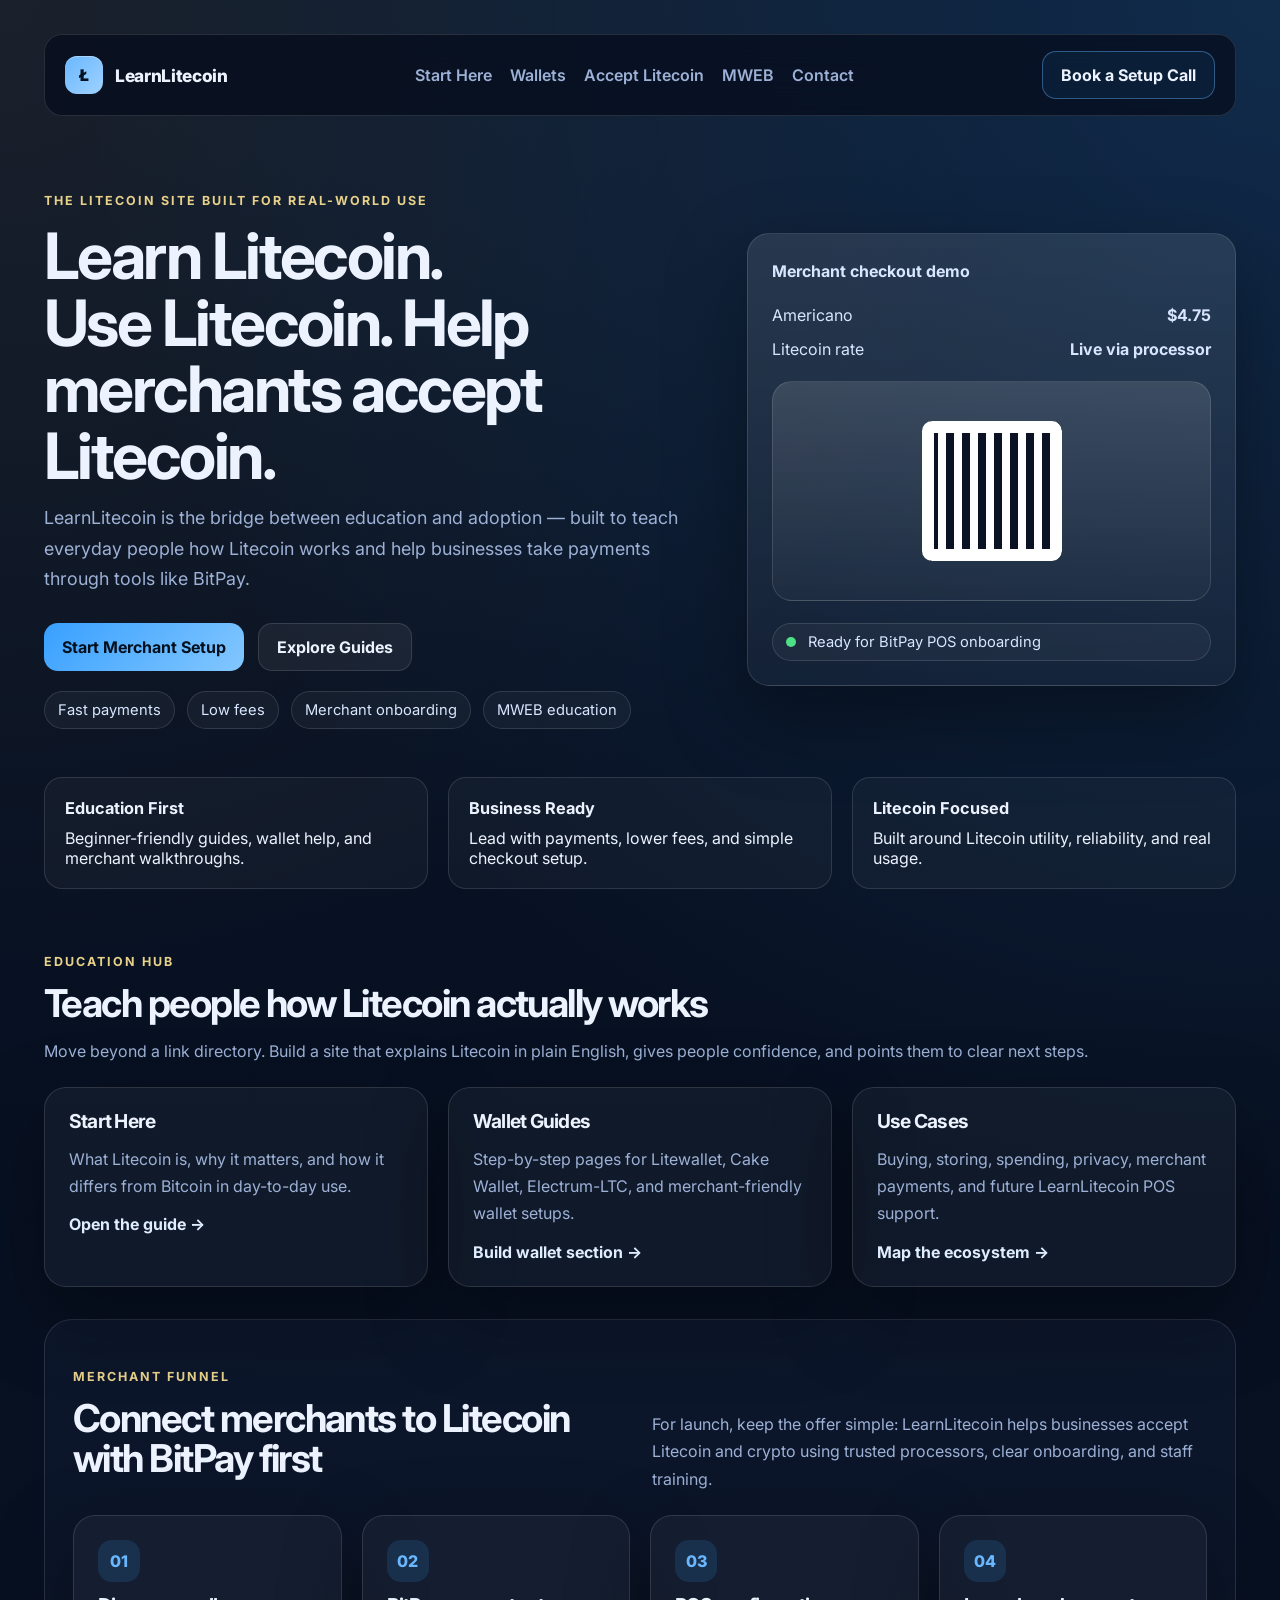
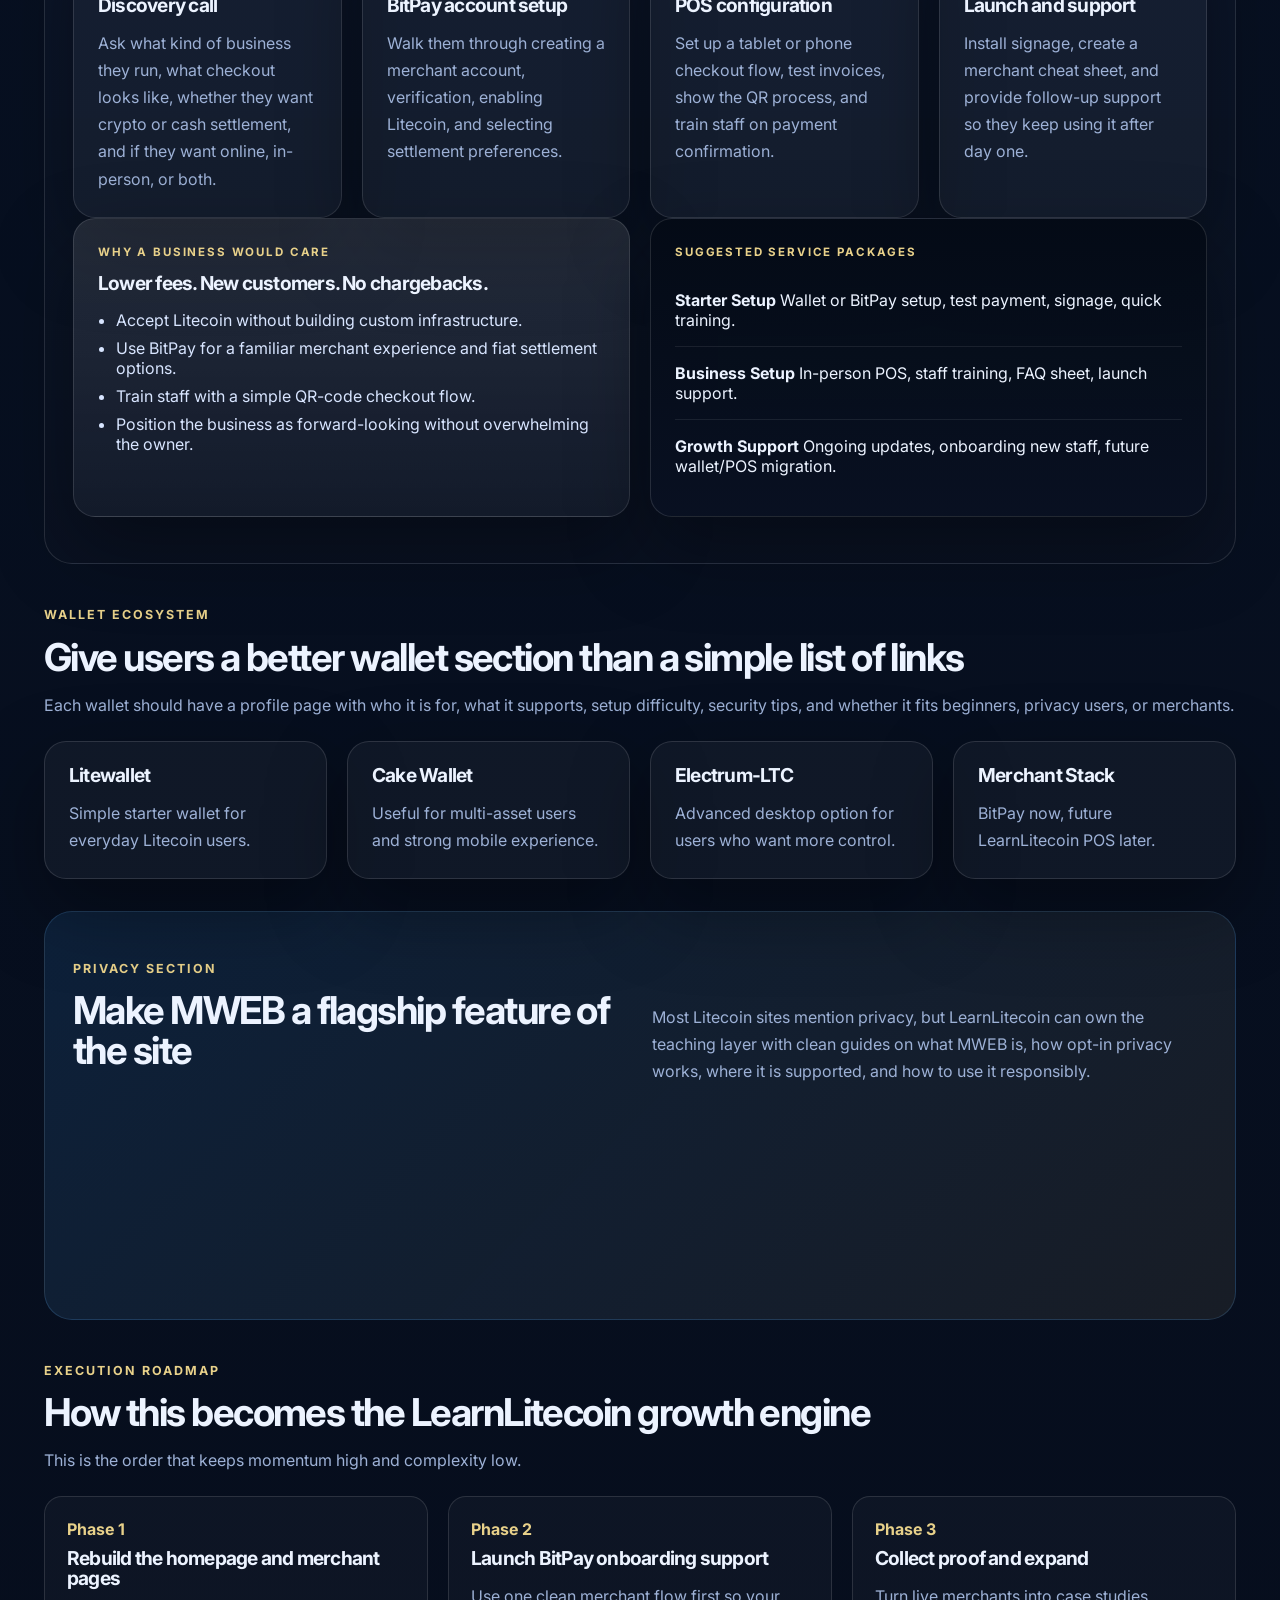
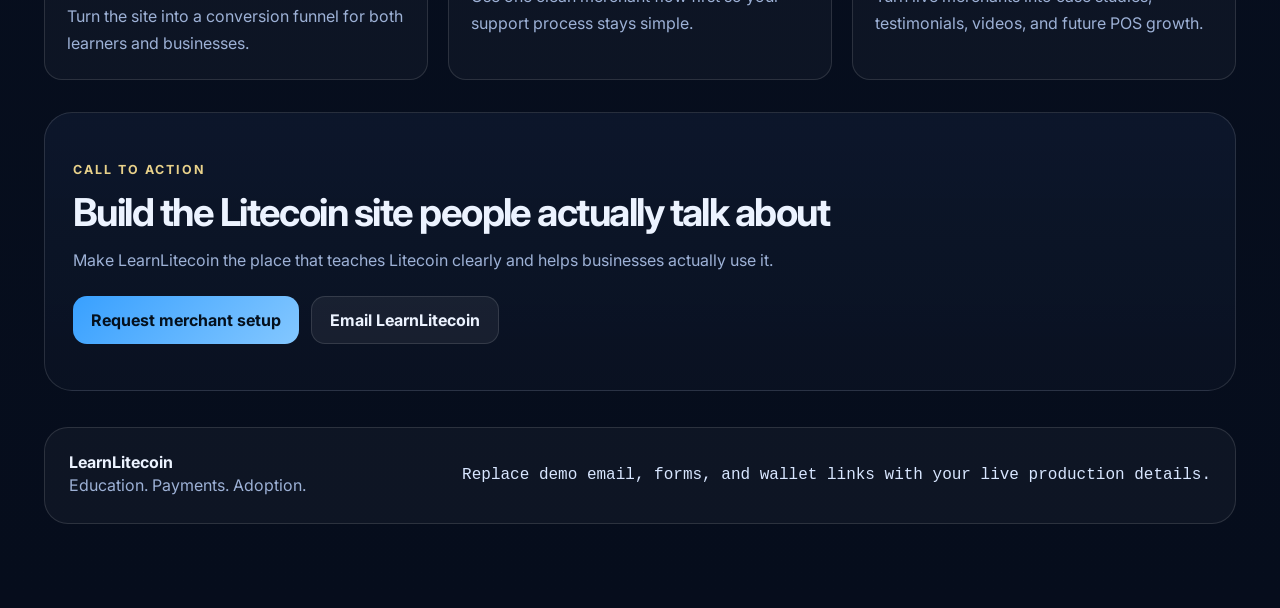
==== commit 498dd139: "Add files via upload" ====
--- a/index.html
+++ b/index.html
@@ -1,171 +1,256 @@
-+<!doctype html>
-+<html lang="en">
-+  <head>
-+    <meta charset="UTF-8" />
-+    <meta name="viewport" content="width=device-width, initial-scale=1.0" />
-+    <title>LearnLitecoin | The #1 Hub for Litecoin Education</title>
-+    <meta
-+      name="description"
-+      content="LearnLitecoin is the global hub to learn Litecoin, wallets, MWEB, LitVM, business adoption, and practical crypto use for everyone."
-+    />
-+    <link rel="preconnect" href="https://fonts.googleapis.com" />
-+    <link rel="preconnect" href="https://fonts.gstatic.com" crossorigin />
-+    <link
-+      href="https://fonts.googleapis.com/css2?family=Inter:wght@400;500;700;800;900&display=swap"
-+      rel="stylesheet"
-+    />
-+    <link rel="stylesheet" href="styles.css" />
-+  </head>
-+  <body>
-+    <header class="site-header" id="top">
-+      <div class="container nav-wrap">
-+        <a class="logo" href="#top" aria-label="LearnLitecoin Home">
-+          <span class="logo-dot"></span>
-+          <span>LearnLitecoin</span>
-+        </a>
-+
-+        <button class="menu-toggle" id="menuToggle" aria-expanded="false" aria-controls="mainNav">
-+          ☰
-+        </button>
-+
-+        <nav id="mainNav" class="main-nav" aria-label="Main navigation">
-+          <ul>
-+            <li class="dropdown">
-+              <button class="dropdown-btn">Learn</button>
-+              <div class="dropdown-content">
-+                <a href="#start-here">Start Here</a>
-+                <a href="#litecoin-101">Litecoin 101</a>
-+                <a href="#mweb-litvm">MWEB + LitVM</a>
-+                <a href="https://www.litecoin.net" target="_blank" rel="noopener noreferrer">Official Litecoin</a>
-+              </div>
-+            </li>
-+            <li class="dropdown">
-+              <button class="dropdown-btn">Wallets</button>
-+              <div class="dropdown-content">
-+                <a href="#wallets">Wallet Guide</a>
-+                <a href="https://litewallet.io" target="_blank" rel="noopener noreferrer">Litewallet</a>
-+                <a href="https://electrum-ltc.org" target="_blank" rel="noopener noreferrer">Electrum-LTC</a>
-+                <a href="https://www.ledger.com" target="_blank" rel="noopener noreferrer">Ledger</a>
-+              </div>
-+            </li>
-+            <li class="dropdown">
-+              <button class="dropdown-btn">Business</button>
-+              <div class="dropdown-content">
-+                <a href="#business">Accept Litecoin</a>
-+                <a href="#payroll">Payroll With BitPay</a>
-+                <a href="https://www.bitpay.com" target="_blank" rel="noopener noreferrer">BitPay</a>
-+                <a href="#case-studies">Case Studies</a>
-+              </div>
-+            </li>
-+            <li><a href="#marketplace">Marketplace</a></li>
-+            <li><a href="#community">Community</a></li>
-+          </ul>
-+        </nav>
-+      </div>
-+    </header>
-+
-+    <main>
-+      <section class="hero">
-+        <div class="container hero-grid">
-+          <div>
-+            <p class="eyebrow">Global. Practical. Powerful.</p>
-+            <h1>The #1 Litecoin Learning & Adoption Hub</h1>
-+            <p>
-+              A high-energy, multilingual-friendly destination where anyone can learn Litecoin,
-+              choose the right wallet, use MWEB and LitVM, and help businesses onboard crypto
-+              payments with confidence.
-+            </p>
-+            <div class="hero-cta">
-+              <a class="btn btn-primary" href="#start-here">Start Learning</a>
-+              <a class="btn btn-secondary" href="#business">Onboard Your Business</a>
-+            </div>
-+          </div>
-+          <div class="hero-card">
-+            <h2>What You’ll Master</h2>
-+            <ul>
-+              <li>How Litecoin works in the real world</li>
-+              <li>Wallet setup and security best practices</li>
-+              <li>Payments, payroll, and operations via BitPay</li>
-+              <li>MWEB privacy features and LitVM innovation</li>
-+            </ul>
-+          </div>
-+        </div>
-+      </section>
-+
-+      <section class="section" id="start-here">
-+        <div class="container">
-+          <h2>Start Here: LearnLitecoin Roadmap</h2>
-+          <div class="cards">
-+            <article class="card" id="litecoin-101">
-+              <h3>Litecoin 101</h3>
-+              <p>Clear beginner tracks for students, families, and professionals from every background.</p>
-+            </article>
-+            <article class="card" id="wallets">
-+              <h3>Wallet Academy</h3>
-+              <p>Find wallet types, setup walkthroughs, and security checklists for mobile, desktop, and hardware.</p>
-+            </article>
-+            <article class="card" id="mweb-litvm">
-+              <h3>MWEB + LitVM</h3>
-+              <p>Understand optional privacy, scalability, and future smart-contract capabilities in plain language.</p>
-+            </article>
-+          </div>
-+        </div>
-+      </section>
-+
-+      <section class="section alt" id="business">
-+        <div class="container split">
-+          <div>
-+            <h2>Business Onboarding Center</h2>
-+            <p>
-+              Equip small and enterprise teams to accept Litecoin, settle faster, and open new customer
-+              channels worldwide.
-+            </p>
-+            <ul>
-+              <li>Step-by-step payment integration playbooks</li>
-+              <li id="payroll">Employee payroll and contractor payouts through BitPay</li>
-+              <li>Point-of-sale and e-commerce implementation guides</li>
-+              <li id="case-studies">Real adoption examples and deployment templates</li>
-+            </ul>
-+          </div>
-+          <aside class="callout">
-+            <h3>Featured Partner Link</h3>
-+            <p>Start with BitPay to process Litecoin and streamline business crypto operations.</p>
-+            <a class="btn btn-primary" href="https://www.bitpay.com" target="_blank" rel="noopener noreferrer">Visit BitPay</a>
-+          </aside>
-+        </div>
-+      </section>
-+
-+      <section class="section" id="marketplace">
-+        <div class="container">
-+          <h2>LearnLitecoin Marketplace</h2>
-+          <p>
-+            A dedicated merch and resource marketplace where supporters can buy Litecoin-themed gear
-+            and digital products using modern checkout options.
-+          </p>
-+          <div class="cards marketplace-cards">
-+            <article class="card"><h3>Merch Drops</h3><p>Hoodies, tees, and accessories for the LTC community.</p></article>
-+            <article class="card"><h3>Starter Kits</h3><p>Guides and bundles to help new users launch with confidence.</p></article>
-+            <article class="card"><h3>Business Packs</h3><p>Templates, signage, and onboarding packs for merchants.</p></article>
-+          </div>
-+        </div>
-+      </section>
-+    </main>
-+
-+    <footer class="site-footer" id="community">
-+      <div class="container footer-grid">
-+        <div>
-+          <h3>Join the Community</h3>
-+          <p>Connect, learn, and build with Litecoin supporters around the world.</p>
-+        </div>
-+        <div class="footer-links">
-+          <a href="https://www.litecoin.net" target="_blank" rel="noopener noreferrer">Litecoin.net</a>
-+          <a href="https://twitter.com/litecoin" target="_blank" rel="noopener noreferrer">X / Twitter</a>
-+          <a href="https://github.com/litecoin-project" target="_blank" rel="noopener noreferrer">Litecoin GitHub</a>
-+          <a href="https://www.bitpay.com" target="_blank" rel="noopener noreferrer">BitPay</a>
-+        </div>
-+      </div>
-+    </footer>
-+
-+    <script src="script.js"></script>
-+  </body>
-+</html>
+<!DOCTYPE html>
+<html lang="en">
+<head>
+  <meta charset="UTF-8" />
+  <meta name="viewport" content="width=device-width, initial-scale=1.0" />
+  <title>LearnLitecoin — Learn, Use, and Accept Litecoin</title>
+  <meta name="description" content="LearnLitecoin helps people and businesses understand, use, and accept Litecoin with practical guides, wallet education, and merchant setup support." />
+  <link rel="preconnect" href="https://fonts.googleapis.com">
+  <link rel="preconnect" href="https://fonts.gstatic.com" crossorigin>
+  <link href="https://fonts.googleapis.com/css2?family=Inter:wght@400;500;600;700;800;900&display=swap" rel="stylesheet">
+  <link rel="stylesheet" href="styles.css" />
+</head>
+<body>
+  <div class="site-shell">
+    <header class="topbar">
+      <a class="brand" href="index.html" aria-label="LearnLitecoin home">
+        <span class="brand-mark">Ł</span>
+        <span class="brand-text">LearnLitecoin</span>
+      </a>
+      <nav class="nav">
+        <a href="start-here.html">Start Here</a>
+        <a href="wallets.html">Wallets</a>
+        <a href="accept-litecoin.html">Accept Litecoin</a>
+        <a href="mweb.html">MWEB</a>
+        <a href="contact.html">Contact</a>
+      </nav>
+      <a class="btn btn-outline" href="contact.html">Book a Setup Call</a>
+    </header>
+
+    <main>
+      <section class="hero">
+        <div class="hero-copy">
+          <p class="eyebrow">The Litecoin site built for real-world use</p>
+          <h1>Learn Litecoin. Use Litecoin. Help merchants accept Litecoin.</h1>
+          <p class="lead">LearnLitecoin is the bridge between education and adoption — built to teach everyday people how Litecoin works and help businesses take payments through tools like BitPay.</p>
+          <div class="hero-actions">
+            <a class="btn btn-primary" href="accept-litecoin.html">Start Merchant Setup</a>
+            <a class="btn btn-secondary" href="start-here.html">Explore Guides</a>
+          </div>
+          <div class="hero-points">
+            <span>Fast payments</span>
+            <span>Low fees</span>
+            <span>Merchant onboarding</span>
+            <span>MWEB education</span>
+          </div>
+        </div>
+        <div class="hero-panel">
+          <div class="panel-card glass">
+            <p class="panel-kicker">Merchant checkout demo</p>
+            <div class="invoice-row">
+              <span>Americano</span>
+              <strong>$4.75</strong>
+            </div>
+            <div class="invoice-row">
+              <span>Litecoin rate</span>
+              <strong>Live via processor</strong>
+            </div>
+            <div class="qr-box" aria-hidden="true">
+              <div class="qr-grid"></div>
+            </div>
+            <div class="status-pill">
+              <span class="status-dot"></span>
+              Ready for BitPay POS onboarding
+            </div>
+          </div>
+        </div>
+      </section>
+
+      <section class="stats-strip">
+        <article>
+          <strong>Education First</strong>
+          <span>Beginner-friendly guides, wallet help, and merchant walkthroughs.</span>
+        </article>
+        <article>
+          <strong>Business Ready</strong>
+          <span>Lead with payments, lower fees, and simple checkout setup.</span>
+        </article>
+        <article>
+          <strong>Litecoin Focused</strong>
+          <span>Built around Litecoin utility, reliability, and real usage.</span>
+        </article>
+      </section>
+
+      <section class="section" id="learn">
+        <div class="section-heading">
+          <p class="eyebrow">Education hub</p>
+          <h2>Teach people how Litecoin actually works</h2>
+          <p>Move beyond a link directory. Build a site that explains Litecoin in plain English, gives people confidence, and points them to clear next steps.</p>
+        </div>
+        <div class="card-grid three-up">
+          <article class="feature-card">
+            <h3>Start Here</h3>
+            <p>What Litecoin is, why it matters, and how it differs from Bitcoin in day-to-day use.</p>
+            <a href="start-here.html">Open the guide →</a>
+          </article>
+          <article class="feature-card">
+            <h3>Wallet Guides</h3>
+            <p>Step-by-step pages for Litewallet, Cake Wallet, Electrum-LTC, and merchant-friendly wallet setups.</p>
+            <a href="wallets.html">Build wallet section →</a>
+          </article>
+          <article class="feature-card">
+            <h3>Use Cases</h3>
+            <p>Buying, storing, spending, privacy, merchant payments, and future LearnLitecoin POS support.</p>
+            <a href="accept-litecoin.html">Map the ecosystem →</a>
+          </article>
+        </div>
+      </section>
+
+      <section class="section contrast" id="merchants">
+        <div class="section-heading split">
+          <div>
+            <p class="eyebrow">Merchant funnel</p>
+            <h2>Connect merchants to Litecoin with BitPay first</h2>
+          </div>
+          <p>For launch, keep the offer simple: LearnLitecoin helps businesses accept Litecoin and crypto using trusted processors, clear onboarding, and staff training.</p>
+        </div>
+        <div class="steps-grid">
+          <article class="step-card">
+            <span>01</span>
+            <h3>Discovery call</h3>
+            <p>Ask what kind of business they run, what checkout looks like, whether they want crypto or cash settlement, and if they want online, in-person, or both.</p>
+          </article>
+          <article class="step-card">
+            <span>02</span>
+            <h3>BitPay account setup</h3>
+            <p>Walk them through creating a merchant account, verification, enabling Litecoin, and selecting settlement preferences.</p>
+          </article>
+          <article class="step-card">
+            <span>03</span>
+            <h3>POS configuration</h3>
+            <p>Set up a tablet or phone checkout flow, test invoices, show the QR process, and train staff on payment confirmation.</p>
+          </article>
+          <article class="step-card">
+            <span>04</span>
+            <h3>Launch and support</h3>
+            <p>Install signage, create a merchant cheat sheet, and provide follow-up support so they keep using it after day one.</p>
+          </article>
+        </div>
+        <div class="merchant-layout">
+          <article class="merchant-card glass">
+            <p class="eyebrow small">Why a business would care</p>
+            <h3>Lower fees. New customers. No chargebacks.</h3>
+            <ul>
+              <li>Accept Litecoin without building custom infrastructure.</li>
+              <li>Use BitPay for a familiar merchant experience and fiat settlement options.</li>
+              <li>Train staff with a simple QR-code checkout flow.</li>
+              <li>Position the business as forward-looking without overwhelming the owner.</li>
+            </ul>
+          </article>
+          <article class="merchant-card dark">
+            <p class="eyebrow small">Suggested service packages</p>
+            <div class="package">
+              <strong>Starter Setup</strong>
+              <span>Wallet or BitPay setup, test payment, signage, quick training.</span>
+            </div>
+            <div class="package">
+              <strong>Business Setup</strong>
+              <span>In-person POS, staff training, FAQ sheet, launch support.</span>
+            </div>
+            <div class="package">
+              <strong>Growth Support</strong>
+              <span>Ongoing updates, onboarding new staff, future wallet/POS migration.</span>
+            </div>
+          </article>
+        </div>
+      </section>
+
+      <section class="section" id="wallets">
+        <div class="section-heading">
+          <p class="eyebrow">Wallet ecosystem</p>
+          <h2>Give users a better wallet section than a simple list of links</h2>
+          <p>Each wallet should have a profile page with who it is for, what it supports, setup difficulty, security tips, and whether it fits beginners, privacy users, or merchants.</p>
+        </div>
+        <div class="card-grid four-up">
+          <article class="wallet-card"><h3>Litewallet</h3><p>Simple starter wallet for everyday Litecoin users.</p></article>
+          <article class="wallet-card"><h3>Cake Wallet</h3><p>Useful for multi-asset users and strong mobile experience.</p></article>
+          <article class="wallet-card"><h3>Electrum-LTC</h3><p>Advanced desktop option for users who want more control.</p></article>
+          <article class="wallet-card"><h3>Merchant Stack</h3><p>BitPay now, future LearnLitecoin POS later.</p></article>
+        </div>
+      </section>
+
+      <section class="section accent" id="mweb">
+        <div class="section-heading split">
+          <div>
+            <p class="eyebrow">Privacy section</p>
+            <h2>Make MWEB a flagship feature of the site</h2>
+          </div>
+          <p>Most Litecoin sites mention privacy, but LearnLitecoin can own the teaching layer with clean guides on what MWEB is, how opt-in privacy works, where it is supported, and how to use it responsibly.</p>
+        </div>
+        <div class="mweb-grid three-up">
+          <article class="feature-card alt">
+            <h3>What is MWEB?</h3>
+            <p>Explain MimbleWimble Extension Blocks in plain language with diagrams and simple examples.</p>
+          </article>
+          <article class="feature-card alt">
+            <h3>How to use it</h3>
+            <p>Show users which wallets support it, how to move funds, and what merchants need to know.</p>
+          </article>
+          <article class="feature-card alt">
+            <h3>Why it matters</h3>
+            <p>Teach privacy, fungibility, and user choice without sounding hype-driven or shady.</p>
+          </article>
+        </div>
+      </section>
+
+      <section class="section" id="roadmap">
+        <div class="section-heading">
+          <p class="eyebrow">Execution roadmap</p>
+          <h2>How this becomes the LearnLitecoin growth engine</h2>
+          <p>This is the order that keeps momentum high and complexity low.</p>
+        </div>
+        <div class="timeline">
+          <article>
+            <span>Phase 1</span>
+            <h3>Rebuild the homepage and merchant pages</h3>
+            <p>Turn the site into a conversion funnel for both learners and businesses.</p>
+          </article>
+          <article>
+            <span>Phase 2</span>
+            <h3>Launch BitPay onboarding support</h3>
+            <p>Use one clean merchant flow first so your support process stays simple.</p>
+          </article>
+          <article>
+            <span>Phase 3</span>
+            <h3>Collect proof and expand</h3>
+            <p>Turn live merchants into case studies, testimonials, videos, and future POS growth.</p>
+          </article>
+        </div>
+      </section>
+
+      <section class="section contrast">
+        <div class="section-heading">
+          <p class="eyebrow">Call to action</p>
+          <h2>Build the Litecoin site people actually talk about</h2>
+          <p>Make LearnLitecoin the place that teaches Litecoin clearly and helps businesses actually use it.</p>
+        </div>
+        <div class="contact-cta">
+          <a class="btn btn-primary" href="contact.html">Request merchant setup</a>
+          <a class="btn btn-secondary" href="mailto:hello@learnlitecoin.com">Email LearnLitecoin</a>
+        </div>
+      </section>
+    </main>
+
+    <footer class="footer">
+      <div class="footer-panel">
+        <div>
+          <strong>LearnLitecoin</strong>
+          <p>Education. Payments. Adoption.</p>
+        </div>
+        <div class="mono">Replace demo email, forms, and wallet links with your live production details.</div>
+      </div>
+    </footer>
+  </div>
+  <script src="script.js"></script>
+</body>
+</html>
--- a/styles.css
+++ b/styles.css
@@ -0,0 +1,148 @@
+:root {
+  --bg: #07101f;
+  --bg-soft: #0d1730;
+  --surface: rgba(255,255,255,.06);
+  --surface-strong: rgba(255,255,255,.1);
+  --border: rgba(255,255,255,.12);
+  --text: #ecf3ff;
+  --muted: #9db1d6;
+  --blue: #6ab7ff;
+  --blue-strong: #38a0ff;
+  --gold: #e8d18a;
+  --shadow: 0 30px 80px rgba(0,0,0,.35);
+}
+
+* { box-sizing: border-box; }
+html { scroll-behavior: smooth; }
+body {
+  margin: 0;
+  font-family: 'Inter', system-ui, sans-serif;
+  color: var(--text);
+  background:
+    radial-gradient(circle at top right, rgba(56,160,255,.18), transparent 30%),
+    radial-gradient(circle at top left, rgba(232,209,138,.08), transparent 25%),
+    linear-gradient(180deg, #081224 0%, #060d1c 100%);
+}
+a { color: inherit; text-decoration: none; }
+.site-shell { max-width: 1240px; margin: 0 auto; padding: 24px; }
+.topbar {
+  position: sticky; top: 0; z-index: 20;
+  display: flex; align-items: center; justify-content: space-between; gap: 20px;
+  padding: 16px 20px; margin-top: 10px;
+  border: 1px solid var(--border); border-radius: 18px;
+  background: rgba(6, 13, 28, .75); backdrop-filter: blur(16px);
+}
+.brand { display: flex; align-items: center; gap: 12px; font-weight: 800; letter-spacing: -.02em; }
+.brand-mark {
+  display: inline-grid; place-items: center; width: 38px; height: 38px; border-radius: 12px;
+  background: linear-gradient(135deg, var(--blue), #9fd2ff); color: #031120; font-weight: 900;
+  box-shadow: inset 0 1px 0 rgba(255,255,255,.35);
+}
+.brand-text { font-size: 1.08rem; }
+.nav { display: flex; gap: 18px; flex-wrap: wrap; }
+.nav a { color: var(--muted); font-weight: 600; }
+.nav a:hover, .nav a.active { color: var(--text); }
+.btn {
+  display: inline-flex; align-items: center; justify-content: center; gap: 10px;
+  padding: 13px 18px; border-radius: 14px; font-weight: 700; transition: .2s ease;
+}
+.btn:hover { transform: translateY(-1px); }
+.btn-primary { background: linear-gradient(135deg, var(--blue-strong), #83c7ff); color: #04101d; }
+.btn-secondary { background: rgba(255,255,255,.06); border: 1px solid var(--border); }
+.btn-outline { border: 1px solid rgba(106,183,255,.4); background: rgba(56,160,255,.08); }
+.btn.full { width: 100%; }
+.hero, .page-hero {
+  display: grid; gap: 42px; align-items: center;
+  padding: 74px 0 48px;
+}
+.hero { grid-template-columns: 1.15fr .85fr; }
+.page-hero.compact { text-align: center; padding: 74px 0 18px; }
+.eyebrow { margin: 0 0 12px; color: var(--gold); font-weight: 700; text-transform: uppercase; letter-spacing: .16em; font-size: .78rem; }
+.eyebrow.small { font-size: .72rem; }
+h1, h2, h3 { margin: 0 0 14px; line-height: 1.04; letter-spacing: -.04em; }
+h1 { font-size: clamp(2.6rem, 5vw, 5.4rem); max-width: 12ch; }
+.page-hero h1 { max-width: 14ch; margin-inline: auto; }
+h2 { font-size: clamp(1.8rem, 3vw, 3rem); }
+h3 { font-size: 1.2rem; }
+p { margin: 0; color: var(--muted); line-height: 1.7; }
+.lead { font-size: 1.12rem; max-width: 60ch; }
+.lead.narrow { margin-inline: auto; max-width: 52ch; }
+.hero-actions { display: flex; gap: 14px; flex-wrap: wrap; margin: 28px 0 18px; }
+.hero-points { display: flex; gap: 12px; flex-wrap: wrap; margin-top: 20px; }
+.hero-points span, .status-pill {
+  border: 1px solid var(--border); border-radius: 999px; padding: 9px 13px; background: rgba(255,255,255,.04);
+  font-size: .92rem; color: #d8e6ff;
+}
+.panel-card, .feature-card, .step-card, .wallet-card, .merchant-card {
+  border: 1px solid var(--border); border-radius: 22px; padding: 24px; background: rgba(255,255,255,.04); box-shadow: var(--shadow);
+}
+.glass { background: linear-gradient(180deg, rgba(255,255,255,.1), rgba(255,255,255,.04)); }
+.dark { background: linear-gradient(180deg, rgba(4,11,22,.95), rgba(9,17,34,.95)); }
+.panel-kicker { color: #d7e7ff; font-weight: 700; margin-bottom: 20px; }
+.invoice-row { display: flex; justify-content: space-between; margin: 14px 0; color: #d8e5ff; }
+.qr-box {
+  display: grid; place-items: center; height: 220px; border-radius: 20px; margin: 22px 0;
+  background: linear-gradient(180deg, rgba(255,255,255,.12), rgba(255,255,255,.03)); border: 1px solid var(--border);
+}
+.qr-grid {
+  width: 140px; height: 140px; border-radius: 10px;
+  background-image:
+    linear-gradient(90deg, #fff 50%, #0a1224 50%),
+    linear-gradient(#fff 50%, #0a1224 50%);
+  background-size: 16px 16px;
+  background-position: 0 0, 8px 8px;
+  box-shadow: inset 0 0 0 12px #fff;
+}
+.status-dot { display: inline-block; width: 10px; height: 10px; border-radius: 50%; background: #4ee086; margin-right: 8px; }
+.stats-strip, .card-grid, .steps-grid, .merchant-layout, .mweb-grid, .timeline {
+  display: grid; gap: 20px;
+}
+.stats-strip { grid-template-columns: repeat(3, 1fr); margin-bottom: 22px; }
+.stats-strip article {
+  border: 1px solid var(--border); border-radius: 18px; padding: 20px; background: rgba(255,255,255,.035);
+}
+.stats-strip strong { display: block; margin-bottom: 10px; font-size: 1.02rem; }
+.section { padding: 40px 0 32px; }
+.section.contrast { padding: 46px 28px; border: 1px solid var(--border); border-radius: 28px; background: linear-gradient(180deg, rgba(14,24,45,.88), rgba(10,18,34,.95)); }
+.section.accent { padding: 46px 28px; border-radius: 28px; background: linear-gradient(135deg, rgba(56,160,255,.12), rgba(232,209,138,.08)); border: 1px solid rgba(106,183,255,.18); }
+.section-heading { margin-bottom: 22px; }
+.section-heading.split { display: grid; grid-template-columns: 1fr 1fr; gap: 24px; align-items: end; }
+.three-up { grid-template-columns: repeat(3, 1fr); }
+.four-up { grid-template-columns: repeat(4, 1fr); }
+.two-up { grid-template-columns: repeat(2, 1fr); }
+.steps-grid { grid-template-columns: repeat(4, 1fr); }
+.steps-grid.three-cols { grid-template-columns: repeat(3, 1fr); }
+.step-card span {
+  display: inline-flex; width: 42px; height: 42px; align-items: center; justify-content: center;
+  border-radius: 14px; background: rgba(56,160,255,.14); color: var(--blue); font-weight: 800; margin-bottom: 14px;
+}
+.feature-card a { display: inline-block; margin-top: 14px; color: #dfeeff; font-weight: 700; }
+.feature-card.alt { background: rgba(255,255,255,.03); }
+.wallet-card.detailed ul, .merchant-card ul { margin: 16px 0 0; padding-left: 18px; color: #d8e5ff; }
+.wallet-card.detailed li, .merchant-card li { margin: 8px 0; }
+.merchant-layout { grid-template-columns: repeat(2, 1fr); }
+.package { padding: 16px 0; border-top: 1px solid rgba(255,255,255,.08); }
+.package:first-of-type { border-top: 0; }
+.timeline { grid-template-columns: repeat(3, 1fr); }
+.timeline article { border: 1px solid var(--border); border-radius: 18px; padding: 22px; background: rgba(255,255,255,.03); }
+.timeline span { display: inline-block; margin-bottom: 10px; color: var(--gold); font-weight: 700; }
+.footer { padding: 36px 0 60px; }
+.footer-panel {
+  display: flex; flex-wrap: wrap; align-items: center; justify-content: space-between; gap: 18px;
+  border: 1px solid var(--border); border-radius: 24px; padding: 24px; background: rgba(255,255,255,.035);
+}
+.contact-cta { display: flex; gap: 12px; flex-wrap: wrap; margin-top: 22px; }
+.mono { color: #d8e6ff; font-family: ui-monospace, SFMono-Regular, Menlo, monospace; }
+@media (max-width: 1060px) {
+  .hero, .section-heading.split, .stats-strip, .three-up, .four-up, .two-up, .steps-grid, .merchant-layout, .timeline { grid-template-columns: 1fr 1fr; }
+  .page-hero h1, h1 { max-width: 100%; }
+}
+@media (max-width: 760px) {
+  .site-shell { padding: 16px; }
+  .topbar { position: static; flex-direction: column; align-items: stretch; }
+  .nav { justify-content: center; }
+  .hero, .section-heading.split, .stats-strip, .three-up, .four-up, .two-up, .steps-grid, .merchant-layout, .timeline { grid-template-columns: 1fr; }
+  .hero-actions, .contact-cta { flex-direction: column; }
+  .btn { width: 100%; }
+  .section.contrast, .section.accent { padding: 28px 18px; }
+}
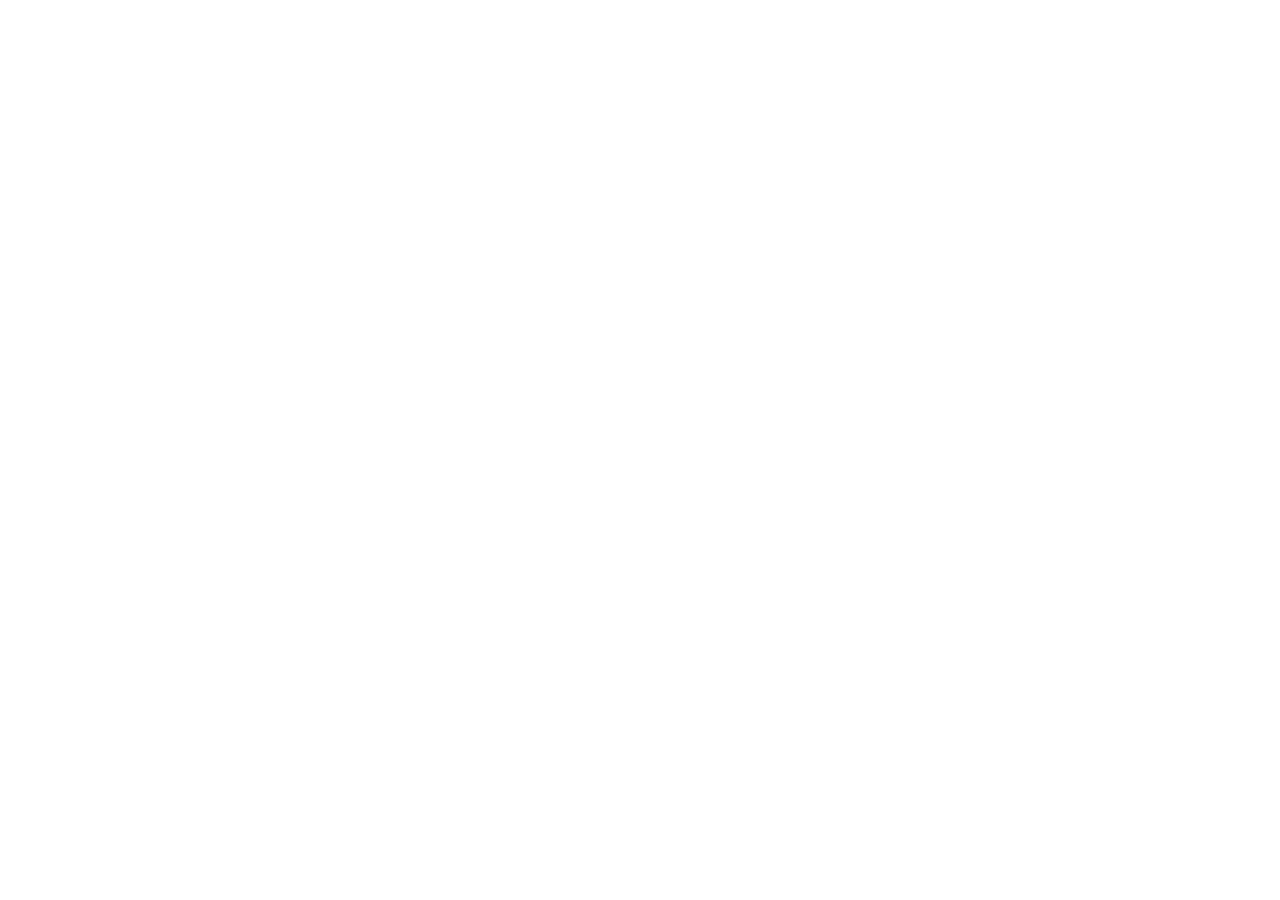
==== commit b340a9d9: "Add files via upload" ====
--- a/index.html
+++ b/index.html
@@ -1,256 +1,16 @@
-<!DOCTYPE html>
+<!doctype html>
 <html lang="en">
-<head>
-  <meta charset="UTF-8" />
-  <meta name="viewport" content="width=device-width, initial-scale=1.0" />
-  <title>LearnLitecoin — Learn, Use, and Accept Litecoin</title>
-  <meta name="description" content="LearnLitecoin helps people and businesses understand, use, and accept Litecoin with practical guides, wallet education, and merchant setup support." />
-  <link rel="preconnect" href="https://fonts.googleapis.com">
-  <link rel="preconnect" href="https://fonts.gstatic.com" crossorigin>
-  <link href="https://fonts.googleapis.com/css2?family=Inter:wght@400;500;600;700;800;900&display=swap" rel="stylesheet">
-  <link rel="stylesheet" href="styles.css" />
-</head>
-<body>
-  <div class="site-shell">
-    <header class="topbar">
-      <a class="brand" href="index.html" aria-label="LearnLitecoin home">
-        <span class="brand-mark">Ł</span>
-        <span class="brand-text">LearnLitecoin</span>
-      </a>
-      <nav class="nav">
-        <a href="start-here.html">Start Here</a>
-        <a href="wallets.html">Wallets</a>
-        <a href="accept-litecoin.html">Accept Litecoin</a>
-        <a href="mweb.html">MWEB</a>
-        <a href="contact.html">Contact</a>
-      </nav>
-      <a class="btn btn-outline" href="contact.html">Book a Setup Call</a>
-    </header>
-
-    <main>
-      <section class="hero">
-        <div class="hero-copy">
-          <p class="eyebrow">The Litecoin site built for real-world use</p>
-          <h1>Learn Litecoin. Use Litecoin. Help merchants accept Litecoin.</h1>
-          <p class="lead">LearnLitecoin is the bridge between education and adoption — built to teach everyday people how Litecoin works and help businesses take payments through tools like BitPay.</p>
-          <div class="hero-actions">
-            <a class="btn btn-primary" href="accept-litecoin.html">Start Merchant Setup</a>
-            <a class="btn btn-secondary" href="start-here.html">Explore Guides</a>
-          </div>
-          <div class="hero-points">
-            <span>Fast payments</span>
-            <span>Low fees</span>
-            <span>Merchant onboarding</span>
-            <span>MWEB education</span>
-          </div>
-        </div>
-        <div class="hero-panel">
-          <div class="panel-card glass">
-            <p class="panel-kicker">Merchant checkout demo</p>
-            <div class="invoice-row">
-              <span>Americano</span>
-              <strong>$4.75</strong>
-            </div>
-            <div class="invoice-row">
-              <span>Litecoin rate</span>
-              <strong>Live via processor</strong>
-            </div>
-            <div class="qr-box" aria-hidden="true">
-              <div class="qr-grid"></div>
-            </div>
-            <div class="status-pill">
-              <span class="status-dot"></span>
-              Ready for BitPay POS onboarding
-            </div>
-          </div>
-        </div>
-      </section>
-
-      <section class="stats-strip">
-        <article>
-          <strong>Education First</strong>
-          <span>Beginner-friendly guides, wallet help, and merchant walkthroughs.</span>
-        </article>
-        <article>
-          <strong>Business Ready</strong>
-          <span>Lead with payments, lower fees, and simple checkout setup.</span>
-        </article>
-        <article>
-          <strong>Litecoin Focused</strong>
-          <span>Built around Litecoin utility, reliability, and real usage.</span>
-        </article>
-      </section>
-
-      <section class="section" id="learn">
-        <div class="section-heading">
-          <p class="eyebrow">Education hub</p>
-          <h2>Teach people how Litecoin actually works</h2>
-          <p>Move beyond a link directory. Build a site that explains Litecoin in plain English, gives people confidence, and points them to clear next steps.</p>
-        </div>
-        <div class="card-grid three-up">
-          <article class="feature-card">
-            <h3>Start Here</h3>
-            <p>What Litecoin is, why it matters, and how it differs from Bitcoin in day-to-day use.</p>
-            <a href="start-here.html">Open the guide →</a>
-          </article>
-          <article class="feature-card">
-            <h3>Wallet Guides</h3>
-            <p>Step-by-step pages for Litewallet, Cake Wallet, Electrum-LTC, and merchant-friendly wallet setups.</p>
-            <a href="wallets.html">Build wallet section →</a>
-          </article>
-          <article class="feature-card">
-            <h3>Use Cases</h3>
-            <p>Buying, storing, spending, privacy, merchant payments, and future LearnLitecoin POS support.</p>
-            <a href="accept-litecoin.html">Map the ecosystem →</a>
-          </article>
-        </div>
-      </section>
-
-      <section class="section contrast" id="merchants">
-        <div class="section-heading split">
-          <div>
-            <p class="eyebrow">Merchant funnel</p>
-            <h2>Connect merchants to Litecoin with BitPay first</h2>
-          </div>
-          <p>For launch, keep the offer simple: LearnLitecoin helps businesses accept Litecoin and crypto using trusted processors, clear onboarding, and staff training.</p>
-        </div>
-        <div class="steps-grid">
-          <article class="step-card">
-            <span>01</span>
-            <h3>Discovery call</h3>
-            <p>Ask what kind of business they run, what checkout looks like, whether they want crypto or cash settlement, and if they want online, in-person, or both.</p>
-          </article>
-          <article class="step-card">
-            <span>02</span>
-            <h3>BitPay account setup</h3>
-            <p>Walk them through creating a merchant account, verification, enabling Litecoin, and selecting settlement preferences.</p>
-          </article>
-          <article class="step-card">
-            <span>03</span>
-            <h3>POS configuration</h3>
-            <p>Set up a tablet or phone checkout flow, test invoices, show the QR process, and train staff on payment confirmation.</p>
-          </article>
-          <article class="step-card">
-            <span>04</span>
-            <h3>Launch and support</h3>
-            <p>Install signage, create a merchant cheat sheet, and provide follow-up support so they keep using it after day one.</p>
-          </article>
-        </div>
-        <div class="merchant-layout">
-          <article class="merchant-card glass">
-            <p class="eyebrow small">Why a business would care</p>
-            <h3>Lower fees. New customers. No chargebacks.</h3>
-            <ul>
-              <li>Accept Litecoin without building custom infrastructure.</li>
-              <li>Use BitPay for a familiar merchant experience and fiat settlement options.</li>
-              <li>Train staff with a simple QR-code checkout flow.</li>
-              <li>Position the business as forward-looking without overwhelming the owner.</li>
-            </ul>
-          </article>
-          <article class="merchant-card dark">
-            <p class="eyebrow small">Suggested service packages</p>
-            <div class="package">
-              <strong>Starter Setup</strong>
-              <span>Wallet or BitPay setup, test payment, signage, quick training.</span>
-            </div>
-            <div class="package">
-              <strong>Business Setup</strong>
-              <span>In-person POS, staff training, FAQ sheet, launch support.</span>
-            </div>
-            <div class="package">
-              <strong>Growth Support</strong>
-              <span>Ongoing updates, onboarding new staff, future wallet/POS migration.</span>
-            </div>
-          </article>
-        </div>
-      </section>
-
-      <section class="section" id="wallets">
-        <div class="section-heading">
-          <p class="eyebrow">Wallet ecosystem</p>
-          <h2>Give users a better wallet section than a simple list of links</h2>
-          <p>Each wallet should have a profile page with who it is for, what it supports, setup difficulty, security tips, and whether it fits beginners, privacy users, or merchants.</p>
-        </div>
-        <div class="card-grid four-up">
-          <article class="wallet-card"><h3>Litewallet</h3><p>Simple starter wallet for everyday Litecoin users.</p></article>
-          <article class="wallet-card"><h3>Cake Wallet</h3><p>Useful for multi-asset users and strong mobile experience.</p></article>
-          <article class="wallet-card"><h3>Electrum-LTC</h3><p>Advanced desktop option for users who want more control.</p></article>
-          <article class="wallet-card"><h3>Merchant Stack</h3><p>BitPay now, future LearnLitecoin POS later.</p></article>
-        </div>
-      </section>
-
-      <section class="section accent" id="mweb">
-        <div class="section-heading split">
-          <div>
-            <p class="eyebrow">Privacy section</p>
-            <h2>Make MWEB a flagship feature of the site</h2>
-          </div>
-          <p>Most Litecoin sites mention privacy, but LearnLitecoin can own the teaching layer with clean guides on what MWEB is, how opt-in privacy works, where it is supported, and how to use it responsibly.</p>
-        </div>
-        <div class="mweb-grid three-up">
-          <article class="feature-card alt">
-            <h3>What is MWEB?</h3>
-            <p>Explain MimbleWimble Extension Blocks in plain language with diagrams and simple examples.</p>
-          </article>
-          <article class="feature-card alt">
-            <h3>How to use it</h3>
-            <p>Show users which wallets support it, how to move funds, and what merchants need to know.</p>
-          </article>
-          <article class="feature-card alt">
-            <h3>Why it matters</h3>
-            <p>Teach privacy, fungibility, and user choice without sounding hype-driven or shady.</p>
-          </article>
-        </div>
-      </section>
-
-      <section class="section" id="roadmap">
-        <div class="section-heading">
-          <p class="eyebrow">Execution roadmap</p>
-          <h2>How this becomes the LearnLitecoin growth engine</h2>
-          <p>This is the order that keeps momentum high and complexity low.</p>
-        </div>
-        <div class="timeline">
-          <article>
-            <span>Phase 1</span>
-            <h3>Rebuild the homepage and merchant pages</h3>
-            <p>Turn the site into a conversion funnel for both learners and businesses.</p>
-          </article>
-          <article>
-            <span>Phase 2</span>
-            <h3>Launch BitPay onboarding support</h3>
-            <p>Use one clean merchant flow first so your support process stays simple.</p>
-          </article>
-          <article>
-            <span>Phase 3</span>
-            <h3>Collect proof and expand</h3>
-            <p>Turn live merchants into case studies, testimonials, videos, and future POS growth.</p>
-          </article>
-        </div>
-      </section>
-
-      <section class="section contrast">
-        <div class="section-heading">
-          <p class="eyebrow">Call to action</p>
-          <h2>Build the Litecoin site people actually talk about</h2>
-          <p>Make LearnLitecoin the place that teaches Litecoin clearly and helps businesses actually use it.</p>
-        </div>
-        <div class="contact-cta">
-          <a class="btn btn-primary" href="contact.html">Request merchant setup</a>
-          <a class="btn btn-secondary" href="mailto:hello@learnlitecoin.com">Email LearnLitecoin</a>
-        </div>
-      </section>
-    </main>
-
-    <footer class="footer">
-      <div class="footer-panel">
-        <div>
-          <strong>LearnLitecoin</strong>
-          <p>Education. Payments. Adoption.</p>
-        </div>
-        <div class="mono">Replace demo email, forms, and wallet links with your live production details.</div>
-      </div>
-    </footer>
-  </div>
-  <script src="script.js"></script>
-</body>
+  <head>
+    <meta charset="UTF-8" />
+    <meta name="viewport" content="width=device-width, initial-scale=1.0" />
+    <meta
+      name="description"
+      content="LearnLitecoin helps merchants accept Litecoin and helps people learn how to buy, store, send, receive, and use Litecoin in the real world."
+    />
+    <title>LearnLitecoin</title>
+  </head>
+  <body>
+    <div id="root"></div>
+    <script type="module" src="/src/main.jsx"></script>
+  </body>
 </html>
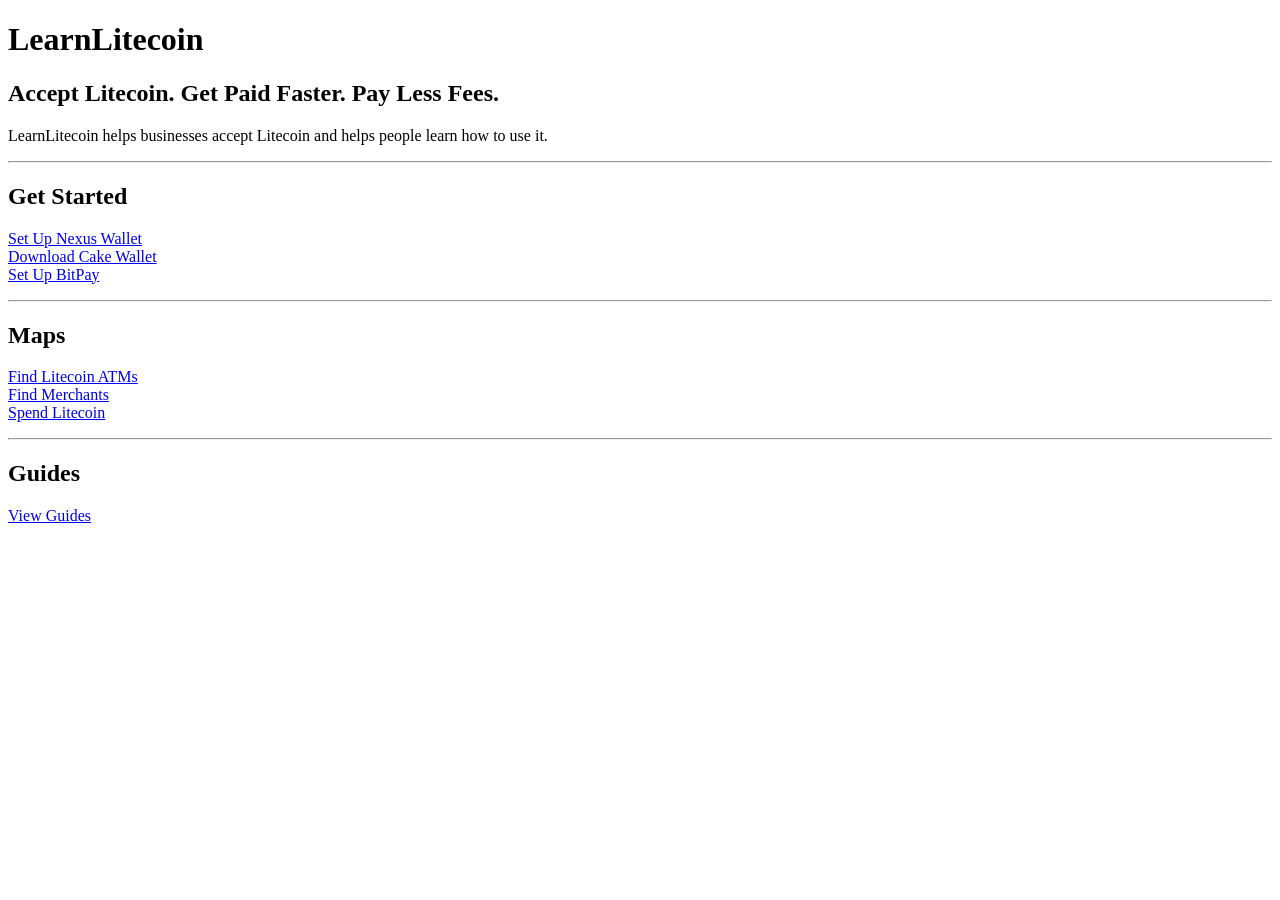
==== commit f48ea5e9: "Create index.html" ====
--- a/index.html
+++ b/index.html
@@ -1,16 +1,45 @@
-<!doctype html>
-<html lang="en">
-  <head>
-    <meta charset="UTF-8" />
-    <meta name="viewport" content="width=device-width, initial-scale=1.0" />
-    <meta
-      name="description"
-      content="LearnLitecoin helps merchants accept Litecoin and helps people learn how to buy, store, send, receive, and use Litecoin in the real world."
-    />
-    <title>LearnLitecoin</title>
-  </head>
-  <body>
-    <div id="root"></div>
-    <script type="module" src="/src/main.jsx"></script>
-  </body>
+<!DOCTYPE html>
+<html>
+<head>
+  <title>LearnLitecoin</title>
+  <link rel="stylesheet" href="styles.css">
+</head>
+
+<body>
+
+<h1>LearnLitecoin</h1>
+
+<h2>Accept Litecoin. Get Paid Faster. Pay Less Fees.</h2>
+
+<p>LearnLitecoin helps businesses accept Litecoin and helps people learn how to use it.</p>
+
+<hr>
+
+<h2>Get Started</h2>
+
+<p>
+<a href="#nexus-affiliate-link">Set Up Nexus Wallet</a><br>
+<a href="#cake-affiliate-link">Download Cake Wallet</a><br>
+<a href="#bitpay-affiliate-link">Set Up BitPay</a>
+</p>
+
+<hr>
+
+<h2>Maps</h2>
+
+<p>
+<a href="#atm-map-link">Find Litecoin ATMs</a><br>
+<a href="#merchant-map-link">Find Merchants</a><br>
+<a href="#spend-directory-link">Spend Litecoin</a>
+</p>
+
+<hr>
+
+<h2>Guides</h2>
+
+<p>
+<a href="guides.html">View Guides</a>
+</p>
+
+</body>
 </html>
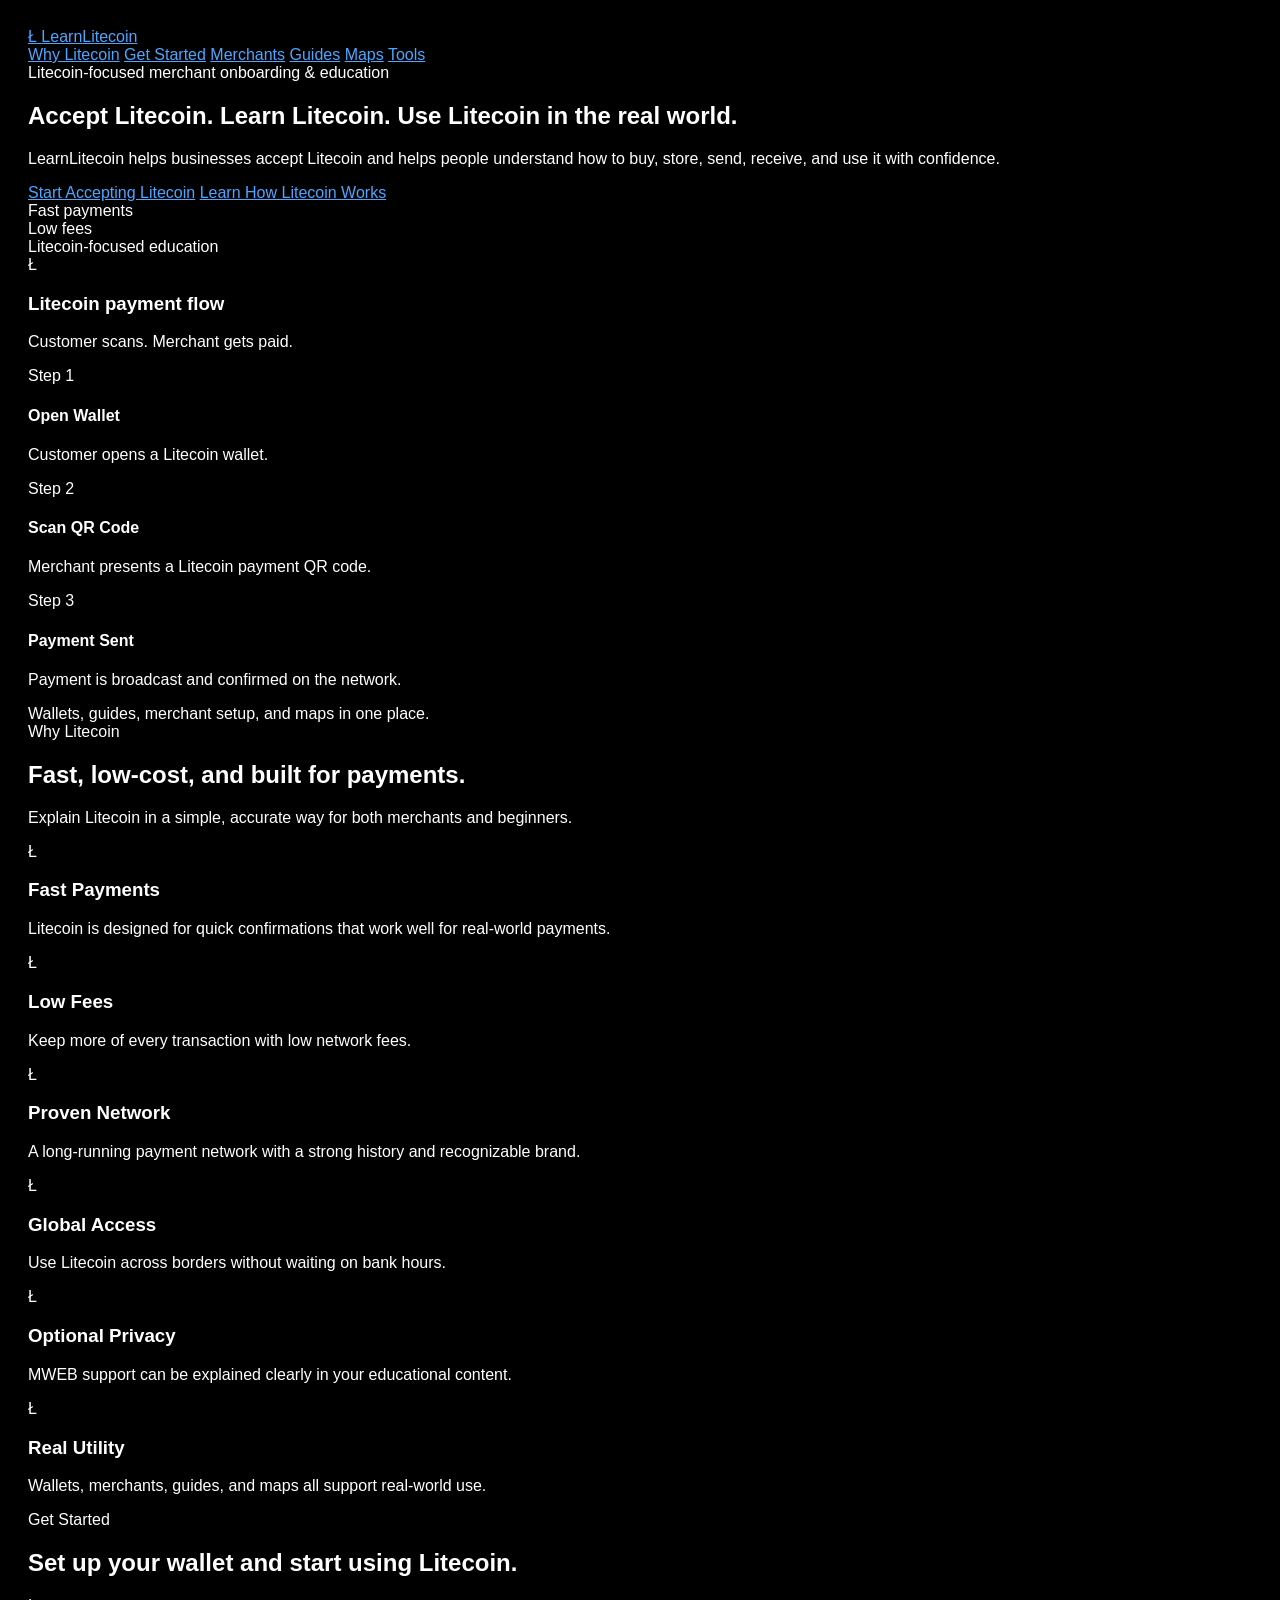
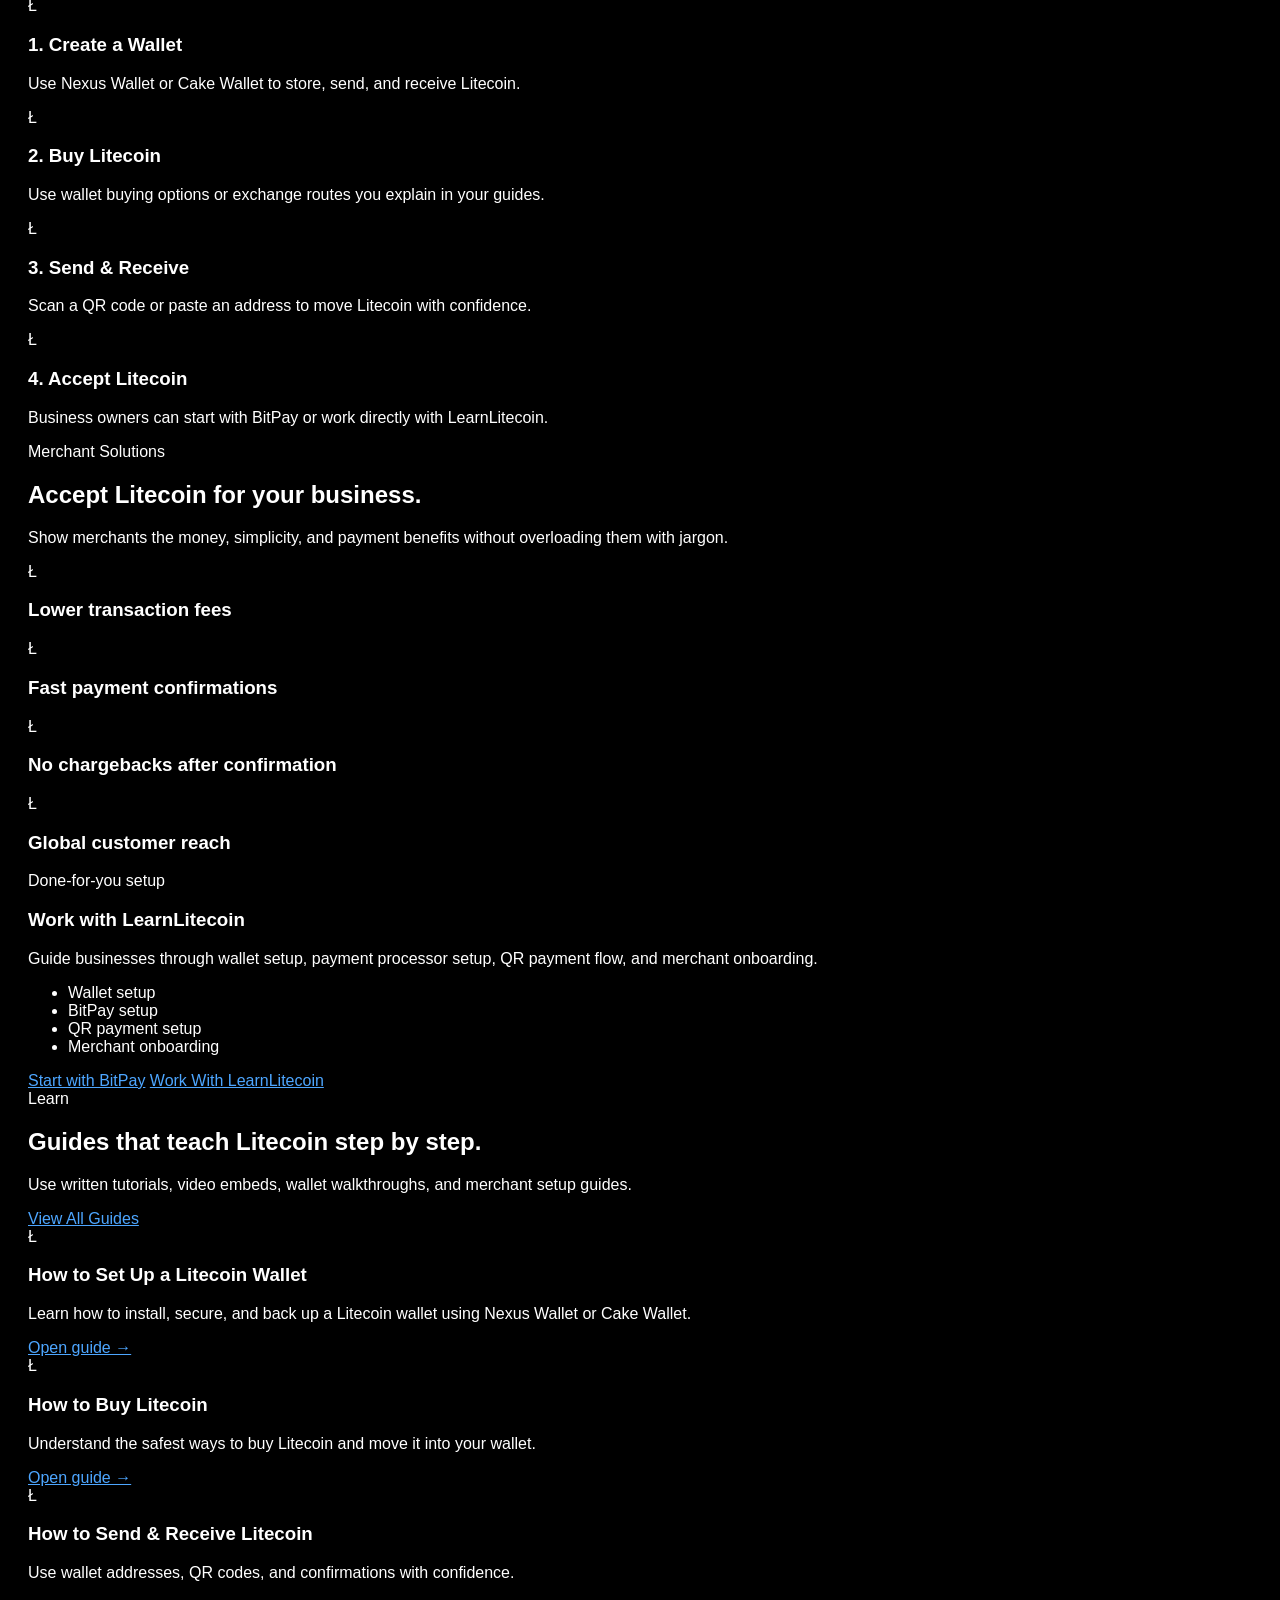
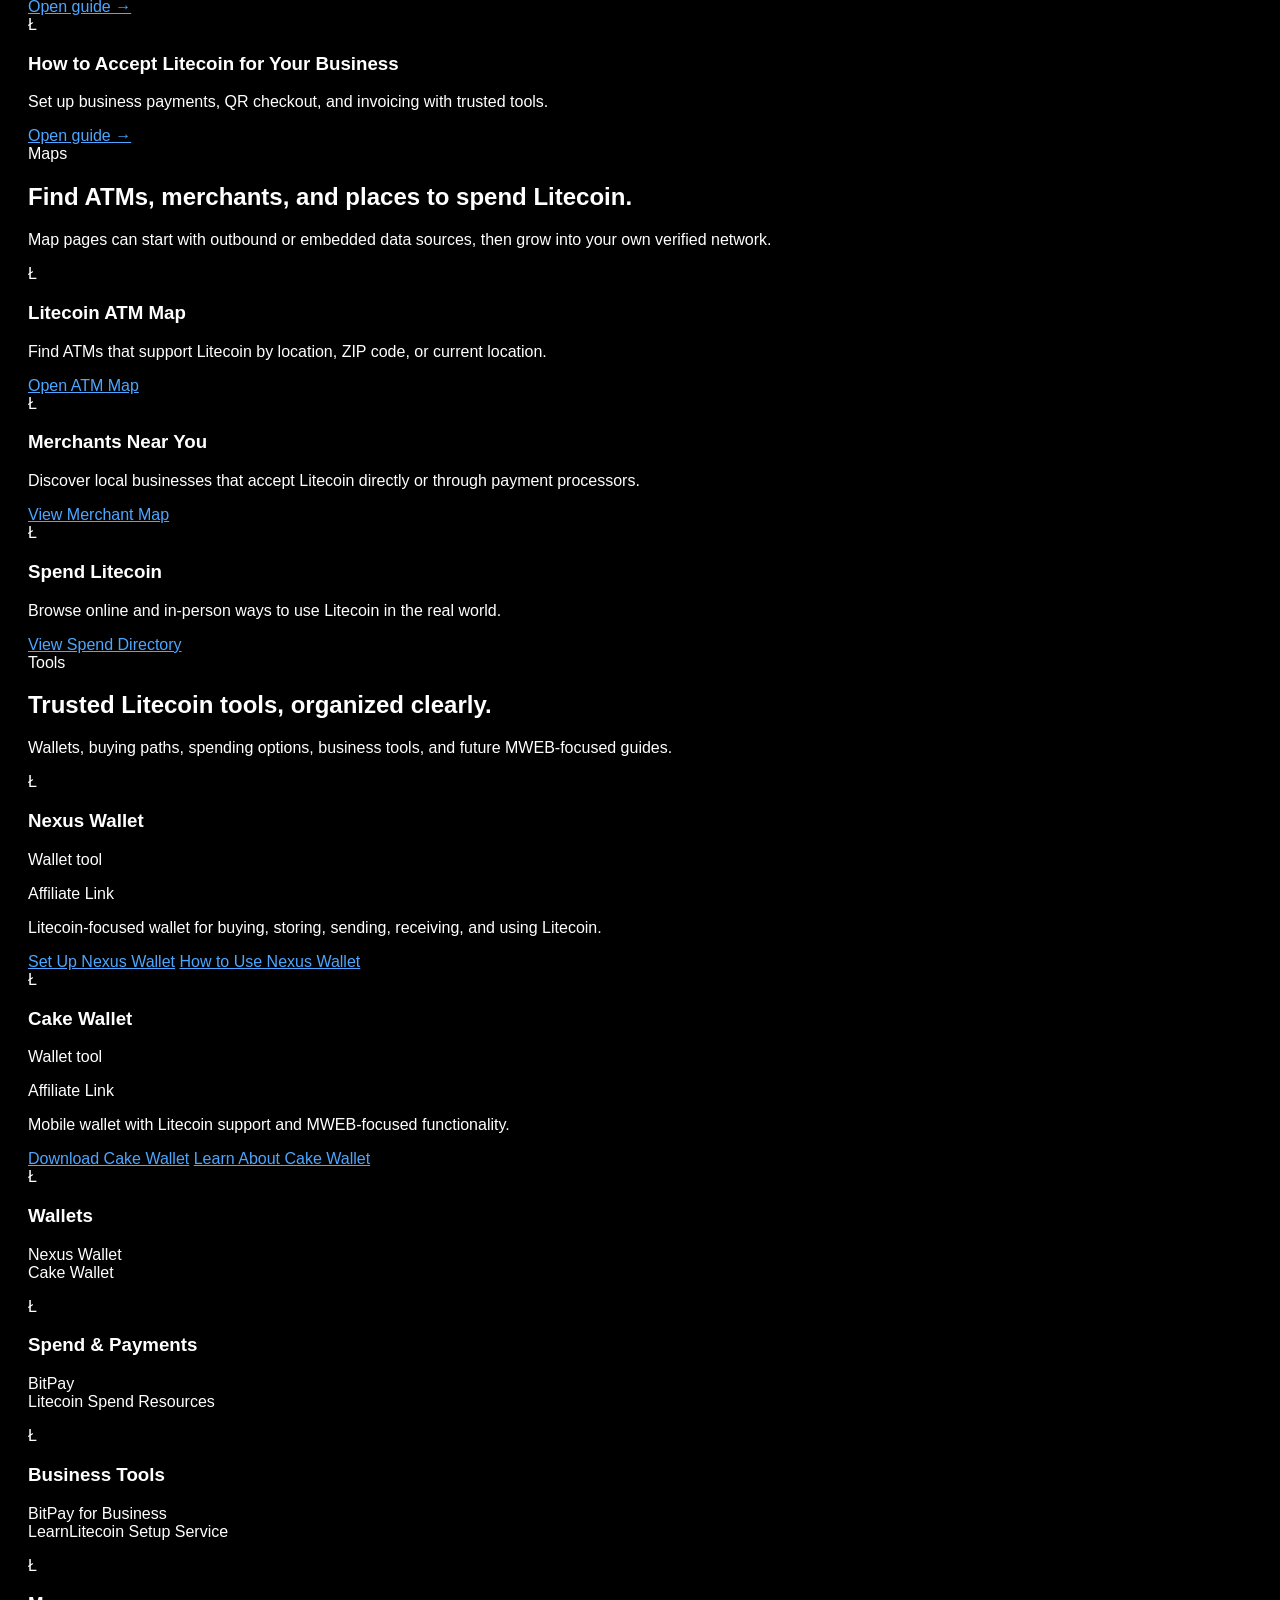
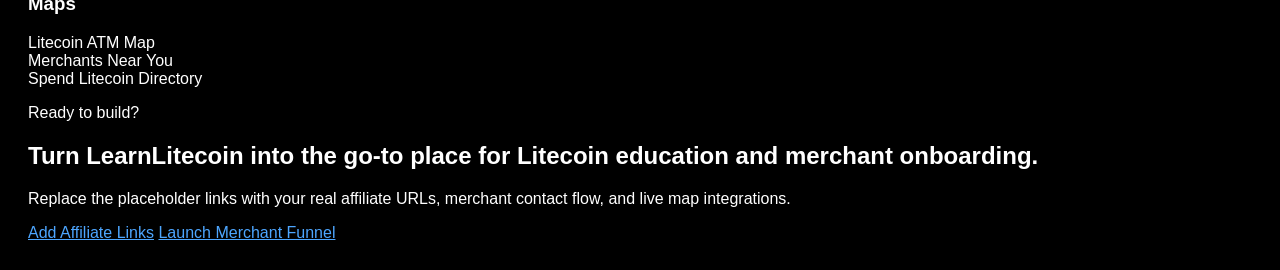
==== commit 65d620f3: "Update index.html" ====
--- a/index.html
+++ b/index.html
@@ -1,45 +1,369 @@
 <!DOCTYPE html>
-<html>
+<html lang="en">
 <head>
+  <meta charset="UTF-8" />
+  <meta name="viewport" content="width=device-width, initial-scale=1.0" />
   <title>LearnLitecoin</title>
-  <link rel="stylesheet" href="styles.css">
+  <meta name="description" content="LearnLitecoin helps businesses accept Litecoin and helps people learn how to buy, use, and understand Litecoin." />
+  <link rel="stylesheet" href="styles.css" />
 </head>
-
 <body>
-
-<h1>LearnLitecoin</h1>
-
-<h2>Accept Litecoin. Get Paid Faster. Pay Less Fees.</h2>
-
-<p>LearnLitecoin helps businesses accept Litecoin and helps people learn how to use it.</p>
-
-<hr>
-
-<h2>Get Started</h2>
-
-<p>
-<a href="#nexus-affiliate-link">Set Up Nexus Wallet</a><br>
-<a href="#cake-affiliate-link">Download Cake Wallet</a><br>
-<a href="#bitpay-affiliate-link">Set Up BitPay</a>
-</p>
-
-<hr>
-
-<h2>Maps</h2>
-
-<p>
-<a href="#atm-map-link">Find Litecoin ATMs</a><br>
-<a href="#merchant-map-link">Find Merchants</a><br>
-<a href="#spend-directory-link">Spend Litecoin</a>
-</p>
-
-<hr>
-
-<h2>Guides</h2>
-
-<p>
-<a href="guides.html">View Guides</a>
-</p>
-
+  <header class="site-header">
+    <div class="container nav">
+      <a class="brand" href="index.html">
+        <span class="brand-coin">Ł</span>
+        <span class="brand-text"><span class="learn">Learn</span><span class="litecoin">Litecoin</span></span>
+      </a>
+
+      <nav class="nav-links">
+        <a href="#why-litecoin">Why Litecoin</a>
+        <a href="#get-started">Get Started</a>
+        <a href="#merchant-solutions">Merchants</a>
+        <a href="#learn">Guides</a>
+        <a href="#maps">Maps</a>
+        <a href="#tools">Tools</a>
+      </nav>
+    </div>
+  </header>
+
+  <main>
+    <section class="hero">
+      <div class="container hero-grid">
+        <div class="hero-copy">
+          <div class="eyebrow">Litecoin-focused merchant onboarding & education</div>
+          <h1>Accept Litecoin. Learn Litecoin. Use Litecoin in the real world.</h1>
+          <p class="lead">
+            LearnLitecoin helps businesses accept Litecoin and helps people understand how to buy,
+            store, send, receive, and use it with confidence.
+          </p>
+
+          <div class="hero-actions">
+            <a class="btn btn-primary" href="#merchant-solutions">Start Accepting Litecoin</a>
+            <a class="btn btn-secondary" href="guides.html">Learn How Litecoin Works</a>
+          </div>
+
+          <div class="stat-row">
+            <div class="stat-card">Fast payments</div>
+            <div class="stat-card">Low fees</div>
+            <div class="stat-card">Litecoin-focused education</div>
+          </div>
+        </div>
+
+        <div class="hero-panel">
+          <div class="panel-card">
+            <div class="panel-title-row">
+              <div class="mini-coin">Ł</div>
+              <div>
+                <h3>Litecoin payment flow</h3>
+                <p>Customer scans. Merchant gets paid.</p>
+              </div>
+            </div>
+
+            <div class="steps-grid">
+              <div class="step-card">
+                <span class="step-label">Step 1</span>
+                <h4>Open Wallet</h4>
+                <p>Customer opens a Litecoin wallet.</p>
+              </div>
+              <div class="step-card">
+                <span class="step-label">Step 2</span>
+                <h4>Scan QR Code</h4>
+                <p>Merchant presents a Litecoin payment QR code.</p>
+              </div>
+              <div class="step-card">
+                <span class="step-label">Step 3</span>
+                <h4>Payment Sent</h4>
+                <p>Payment is broadcast and confirmed on the network.</p>
+              </div>
+            </div>
+          </div>
+
+          <div class="panel-banner">
+            Wallets, guides, merchant setup, and maps in one place.
+          </div>
+        </div>
+      </div>
+    </section>
+
+    <section id="why-litecoin" class="section">
+      <div class="container">
+        <div class="section-heading">
+          <div class="eyebrow">Why Litecoin</div>
+          <h2>Fast, low-cost, and built for payments.</h2>
+          <p>Explain Litecoin in a simple, accurate way for both merchants and beginners.</p>
+        </div>
+
+        <div class="card-grid three">
+          <article class="feature-card">
+            <div class="coin-badge">Ł</div>
+            <h3>Fast Payments</h3>
+            <p>Litecoin is designed for quick confirmations that work well for real-world payments.</p>
+          </article>
+          <article class="feature-card">
+            <div class="coin-badge">Ł</div>
+            <h3>Low Fees</h3>
+            <p>Keep more of every transaction with low network fees.</p>
+          </article>
+          <article class="feature-card">
+            <div class="coin-badge">Ł</div>
+            <h3>Proven Network</h3>
+            <p>A long-running payment network with a strong history and recognizable brand.</p>
+          </article>
+          <article class="feature-card">
+            <div class="coin-badge">Ł</div>
+            <h3>Global Access</h3>
+            <p>Use Litecoin across borders without waiting on bank hours.</p>
+          </article>
+          <article class="feature-card">
+            <div class="coin-badge">Ł</div>
+            <h3>Optional Privacy</h3>
+            <p>MWEB support can be explained clearly in your educational content.</p>
+          </article>
+          <article class="feature-card">
+            <div class="coin-badge">Ł</div>
+            <h3>Real Utility</h3>
+            <p>Wallets, merchants, guides, and maps all support real-world use.</p>
+          </article>
+        </div>
+      </div>
+    </section>
+
+    <section id="get-started" class="section section-alt">
+      <div class="container">
+        <div class="section-heading">
+          <div class="eyebrow">Get Started</div>
+          <h2>Set up your wallet and start using Litecoin.</h2>
+        </div>
+
+        <div class="card-grid four">
+          <article class="feature-card">
+            <div class="coin-badge">Ł</div>
+            <h3>1. Create a Wallet</h3>
+            <p>Use Nexus Wallet or Cake Wallet to store, send, and receive Litecoin.</p>
+          </article>
+          <article class="feature-card">
+            <div class="coin-badge">Ł</div>
+            <h3>2. Buy Litecoin</h3>
+            <p>Use wallet buying options or exchange routes you explain in your guides.</p>
+          </article>
+          <article class="feature-card">
+            <div class="coin-badge">Ł</div>
+            <h3>3. Send &amp; Receive</h3>
+            <p>Scan a QR code or paste an address to move Litecoin with confidence.</p>
+          </article>
+          <article class="feature-card">
+            <div class="coin-badge">Ł</div>
+            <h3>4. Accept Litecoin</h3>
+            <p>Business owners can start with BitPay or work directly with LearnLitecoin.</p>
+          </article>
+        </div>
+      </div>
+    </section>
+
+    <section id="merchant-solutions" class="section">
+      <div class="container split-grid">
+        <div>
+          <div class="section-heading left">
+            <div class="eyebrow">Merchant Solutions</div>
+            <h2>Accept Litecoin for your business.</h2>
+            <p>Show merchants the money, simplicity, and payment benefits without overloading them with jargon.</p>
+          </div>
+
+          <div class="card-grid two">
+            <article class="mini-card">
+              <div class="coin-badge">Ł</div>
+              <h3>Lower transaction fees</h3>
+            </article>
+            <article class="mini-card">
+              <div class="coin-badge">Ł</div>
+              <h3>Fast payment confirmations</h3>
+            </article>
+            <article class="mini-card">
+              <div class="coin-badge">Ł</div>
+              <h3>No chargebacks after confirmation</h3>
+            </article>
+            <article class="mini-card">
+              <div class="coin-badge">Ł</div>
+              <h3>Global customer reach</h3>
+            </article>
+          </div>
+        </div>
+
+        <aside class="service-panel">
+          <div class="eyebrow">Done-for-you setup</div>
+          <h3>Work with LearnLitecoin</h3>
+          <p>Guide businesses through wallet setup, payment processor setup, QR payment flow, and merchant onboarding.</p>
+          <ul class="check-list">
+            <li>Wallet setup</li>
+            <li>BitPay setup</li>
+            <li>QR payment setup</li>
+            <li>Merchant onboarding</li>
+          </ul>
+          <div class="panel-actions">
+            <a class="btn btn-primary" href="#bitpay-affiliate-link">Start with BitPay</a>
+            <a class="btn btn-secondary" href="mailto:you@example.com">Work With LearnLitecoin</a>
+          </div>
+        </aside>
+      </div>
+    </section>
+
+    <section id="learn" class="section section-alt">
+      <div class="container">
+        <div class="section-heading heading-row">
+          <div>
+            <div class="eyebrow">Learn</div>
+            <h2>Guides that teach Litecoin step by step.</h2>
+            <p>Use written tutorials, video embeds, wallet walkthroughs, and merchant setup guides.</p>
+          </div>
+          <a class="btn btn-secondary" href="guides.html">View All Guides</a>
+        </div>
+
+        <div class="card-grid four">
+          <article class="feature-card">
+            <div class="coin-badge">Ł</div>
+            <h3>How to Set Up a Litecoin Wallet</h3>
+            <p>Learn how to install, secure, and back up a Litecoin wallet using Nexus Wallet or Cake Wallet.</p>
+            <a class="text-link" href="guides.html#wallet-guide">Open guide →</a>
+          </article>
+          <article class="feature-card">
+            <div class="coin-badge">Ł</div>
+            <h3>How to Buy Litecoin</h3>
+            <p>Understand the safest ways to buy Litecoin and move it into your wallet.</p>
+            <a class="text-link" href="guides.html#buy-guide">Open guide →</a>
+          </article>
+          <article class="feature-card">
+            <div class="coin-badge">Ł</div>
+            <h3>How to Send &amp; Receive Litecoin</h3>
+            <p>Use wallet addresses, QR codes, and confirmations with confidence.</p>
+            <a class="text-link" href="guides.html#send-guide">Open guide →</a>
+          </article>
+          <article class="feature-card">
+            <div class="coin-badge">Ł</div>
+            <h3>How to Accept Litecoin for Your Business</h3>
+            <p>Set up business payments, QR checkout, and invoicing with trusted tools.</p>
+            <a class="text-link" href="guides.html#merchant-guide">Open guide →</a>
+          </article>
+        </div>
+      </div>
+    </section>
+
+    <section id="maps" class="section">
+      <div class="container">
+        <div class="section-heading">
+          <div class="eyebrow">Maps</div>
+          <h2>Find ATMs, merchants, and places to spend Litecoin.</h2>
+          <p>Map pages can start with outbound or embedded data sources, then grow into your own verified network.</p>
+        </div>
+
+        <div class="card-grid three">
+          <article class="feature-card">
+            <div class="coin-badge">Ł</div>
+            <h3>Litecoin ATM Map</h3>
+            <p>Find ATMs that support Litecoin by location, ZIP code, or current location.</p>
+            <a class="btn btn-secondary btn-full" href="#atm-map-link">Open ATM Map</a>
+          </article>
+          <article class="feature-card">
+            <div class="coin-badge">Ł</div>
+            <h3>Merchants Near You</h3>
+            <p>Discover local businesses that accept Litecoin directly or through payment processors.</p>
+            <a class="btn btn-secondary btn-full" href="#merchant-map-link">View Merchant Map</a>
+          </article>
+          <article class="feature-card">
+            <div class="coin-badge">Ł</div>
+            <h3>Spend Litecoin</h3>
+            <p>Browse online and in-person ways to use Litecoin in the real world.</p>
+            <a class="btn btn-secondary btn-full" href="#spend-directory-link">View Spend Directory</a>
+          </article>
+        </div>
+      </div>
+    </section>
+
+    <section id="tools" class="section section-alt">
+      <div class="container">
+        <div class="section-heading">
+          <div class="eyebrow">Tools</div>
+          <h2>Trusted Litecoin tools, organized clearly.</h2>
+          <p>Wallets, buying paths, spending options, business tools, and future MWEB-focused guides.</p>
+        </div>
+
+        <div class="tools-grid">
+          <article class="tool-card wide">
+            <div class="tool-header">
+              <div class="tool-title-wrap">
+                <div class="coin-badge">Ł</div>
+                <div>
+                  <h3>Nexus Wallet</h3>
+                  <p>Wallet tool</p>
+                </div>
+              </div>
+              <span class="affiliate-badge">Affiliate Link</span>
+            </div>
+            <p>Litecoin-focused wallet for buying, storing, sending, receiving, and using Litecoin.</p>
+            <div class="tool-actions">
+              <a class="btn btn-primary" href="#nexus-affiliate-link">Set Up Nexus Wallet</a>
+              <a class="btn btn-secondary" href="guides.html#wallet-guide">How to Use Nexus Wallet</a>
+            </div>
+          </article>
+
+          <article class="tool-card wide">
+            <div class="tool-header">
+              <div class="tool-title-wrap">
+                <div class="coin-badge">Ł</div>
+                <div>
+                  <h3>Cake Wallet</h3>
+                  <p>Wallet tool</p>
+                </div>
+              </div>
+              <span class="affiliate-badge">Affiliate Link</span>
+            </div>
+            <p>Mobile wallet with Litecoin support and MWEB-focused functionality.</p>
+            <div class="tool-actions">
+              <a class="btn btn-primary" href="#cake-affiliate-link">Download Cake Wallet</a>
+              <a class="btn btn-secondary" href="guides.html#wallet-guide">Learn About Cake Wallet</a>
+            </div>
+          </article>
+        </div>
+
+        <div class="card-grid four top-gap">
+          <article class="mini-card">
+            <div class="coin-badge">Ł</div>
+            <h3>Wallets</h3>
+            <p>Nexus Wallet<br />Cake Wallet</p>
+          </article>
+          <article class="mini-card">
+            <div class="coin-badge">Ł</div>
+            <h3>Spend &amp; Payments</h3>
+            <p>BitPay<br />Litecoin Spend Resources</p>
+          </article>
+          <article class="mini-card">
+            <div class="coin-badge">Ł</div>
+            <h3>Business Tools</h3>
+            <p>BitPay for Business<br />LearnLitecoin Setup Service</p>
+          </article>
+          <article class="mini-card">
+            <div class="coin-badge">Ł</div>
+            <h3>Maps</h3>
+            <p>Litecoin ATM Map<br />Merchants Near You<br />Spend Litecoin Directory</p>
+          </article>
+        </div>
+      </div>
+    </section>
+
+    <section class="section">
+      <div class="container">
+        <div class="cta-band">
+          <div>
+            <div class="eyebrow">Ready to build?</div>
+            <h2>Turn LearnLitecoin into the go-to place for Litecoin education and merchant onboarding.</h2>
+            <p>Replace the placeholder links with your real affiliate URLs, merchant contact flow, and live map integrations.</p>
+          </div>
+          <div class="panel-actions">
+            <a class="btn btn-primary" href="#nexus-affiliate-link">Add Affiliate Links</a>
+            <a class="btn btn-secondary" href="#merchant-solutions">Launch Merchant Funnel</a>
+          </div>
+        </div>
+      </div>
+    </section>
+  </main>
 </body>
 </html>
--- a/styles.css
+++ b/styles.css
@@ -0,0 +1,10 @@
+body {
+  background-color: black;
+  color: white;
+  font-family: Arial;
+  padding: 20px;
+}
+
+a {
+  color: #4da6ff;
+}
